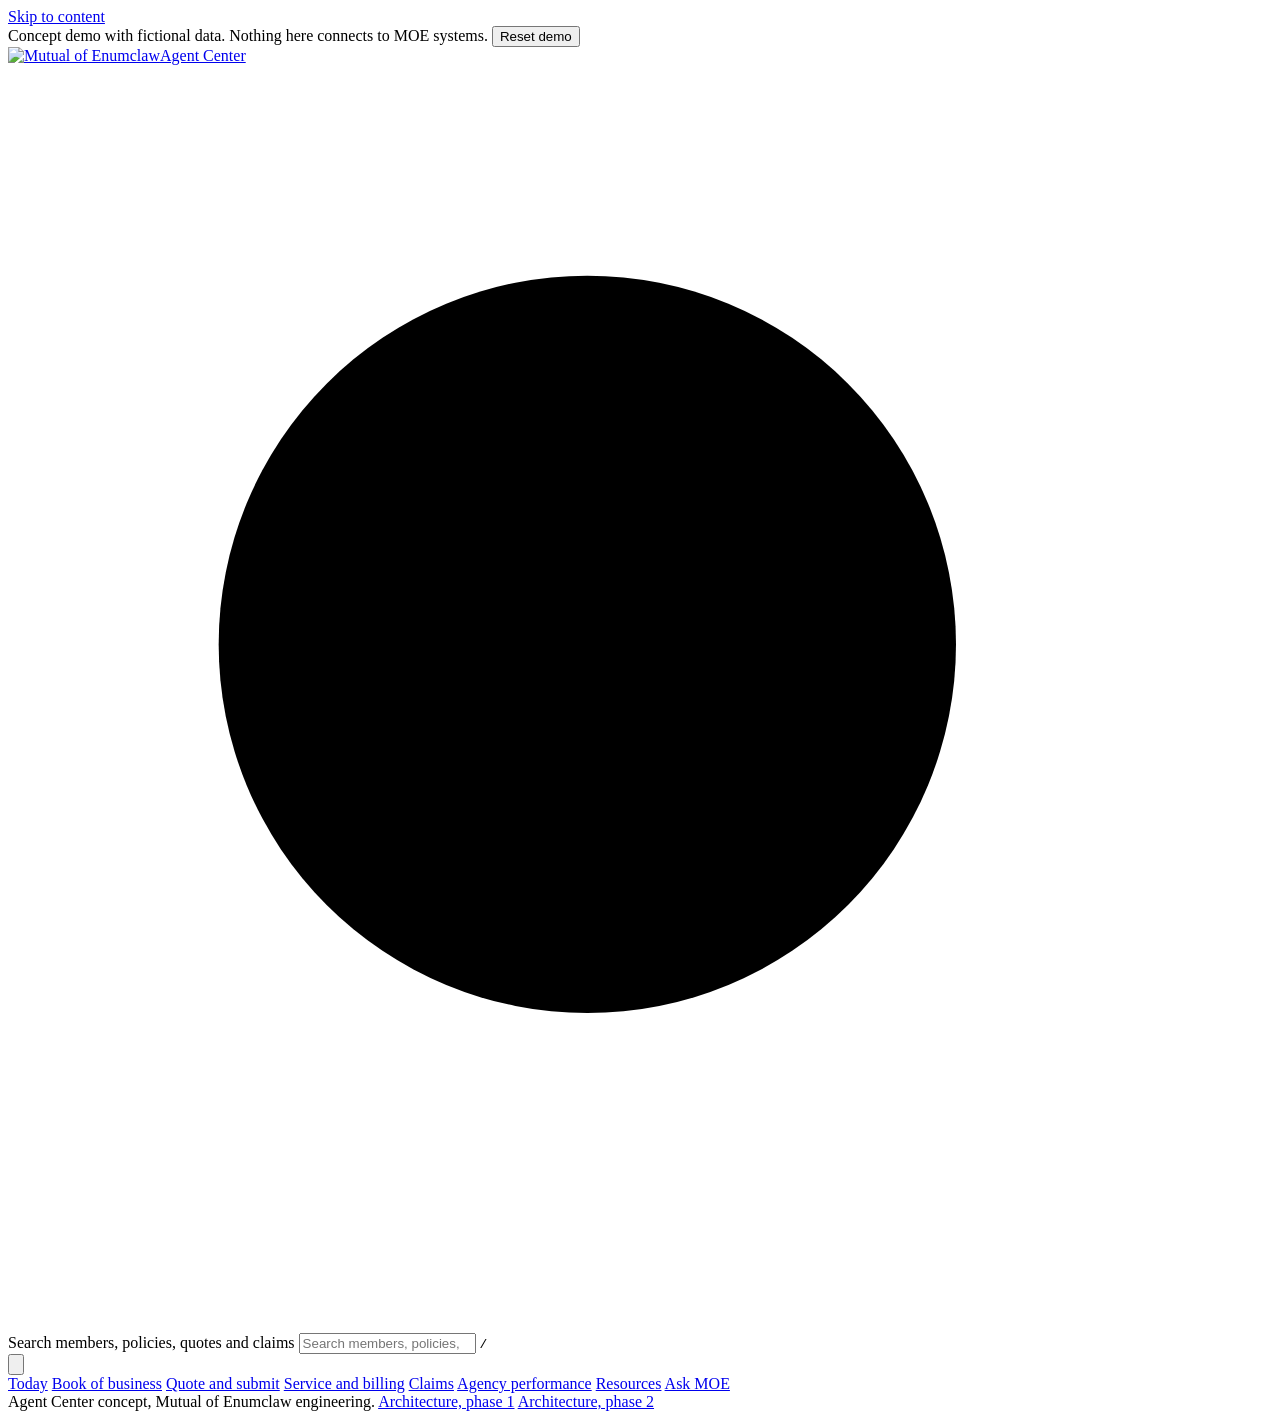
==== index.html @ e6b34655 "Add files via upload" ====
<!doctype html>
<html lang="en">
<head>
<meta charset="utf-8">
<meta name="viewport" content="width=device-width, initial-scale=1">
<title>Agent Center concept | Mutual of Enumclaw</title>
<meta name="description" content="Working concept of a redesigned agent portal for Mutual of Enumclaw.">
<link rel="preconnect" href="https://fonts.googleapis.com">
<link rel="preconnect" href="https://fonts.gstatic.com" crossorigin>
<link rel="stylesheet" href="https://fonts.googleapis.com/css2?family=Source+Sans+3:wght@400;600;700&family=Source+Serif+4:opsz,wght@8..60,600&display=swap">
<link rel="stylesheet" href="assets/css/app.css">
</head>
<body>
<a class="skip" href="#main">Skip to content</a>
<div class="concept-bar" role="note">Concept demo with fictional data. Nothing here connects to MOE systems. <button type="button" id="reset-demo" class="linklike">Reset demo</button></div>
<header class="topbar">
  <div class="wrap topbar-inner">
    <a href="#/today" class="brand"><img src="assets/img/moe-logo-white.png" alt="Mutual of Enumclaw" width="150" height="34"><span>Agent Center</span></a>
    <div class="search" role="search">
      <svg viewBox="0 0 24 24" aria-hidden="true"><circle cx="11" cy="11" r="7"/><path d="M20 20l-3.5-3.5"/></svg>
      <label for="global-search" class="sr-only">Search members, policies, quotes and claims</label>
      <input id="global-search" type="search" autocomplete="off" placeholder="Search members, policies, quotes, claims" aria-controls="search-results" aria-expanded="false">
      <kbd>/</kbd>
      <ul id="search-results" class="search-results" role="listbox" hidden></ul>
    </div>
    <div class="user">
      <button type="button" class="iconbtn" id="bell" aria-label="Notifications"><svg viewBox="0 0 24 24" aria-hidden="true"><path d="M6 8a6 6 0 0 1 12 0c0 7 3 9 3 9H3s3-2 3-9"/><path d="M10.3 21a1.94 1.94 0 0 0 3.4 0"/></svg><span class="dot" id="bell-count"></span></button>
      <span class="avatar" id="avatar"></span>
      <div class="user-meta"><div id="agent-name"></div><div id="agent-agency" class="muted-on-green"></div></div>
    </div>
  </div>
</header>
<nav class="mainnav" aria-label="Primary">
  <div class="wrap mainnav-inner">
    <a href="#/today" data-nav="today">Today</a>
    <a href="#/book" data-nav="book">Book of business</a>
    <a href="#/submit" data-nav="submit">Quote and submit</a>
    <a href="#/change" data-nav="change">Service and billing</a>
    <a href="#/claims" data-nav="claims">Claims</a>
    <a href="#/performance" data-nav="performance">Agency performance</a>
    <a href="#/resources" data-nav="resources">Resources</a>
    <a href="#/ask" data-nav="ask">Ask MOE</a>
  </div>
</nav>
<main id="main" class="wrap" tabindex="-1"></main>
<footer class="wrap footer">
  <span>Agent Center concept, Mutual of Enumclaw engineering.</span>
  <a href="architecture/phase-1.html">Architecture, phase 1</a>
  <a href="architecture/phase-2.html">Architecture, phase 2</a>
</footer>
<div id="modal-root"></div>
<div id="toast" class="toast" role="status" aria-live="polite"></div>
<script src="assets/js/data.js"></script>
<script src="assets/js/resources.js"></script>
<script src="assets/js/app.js"></script>
</body>
</html>
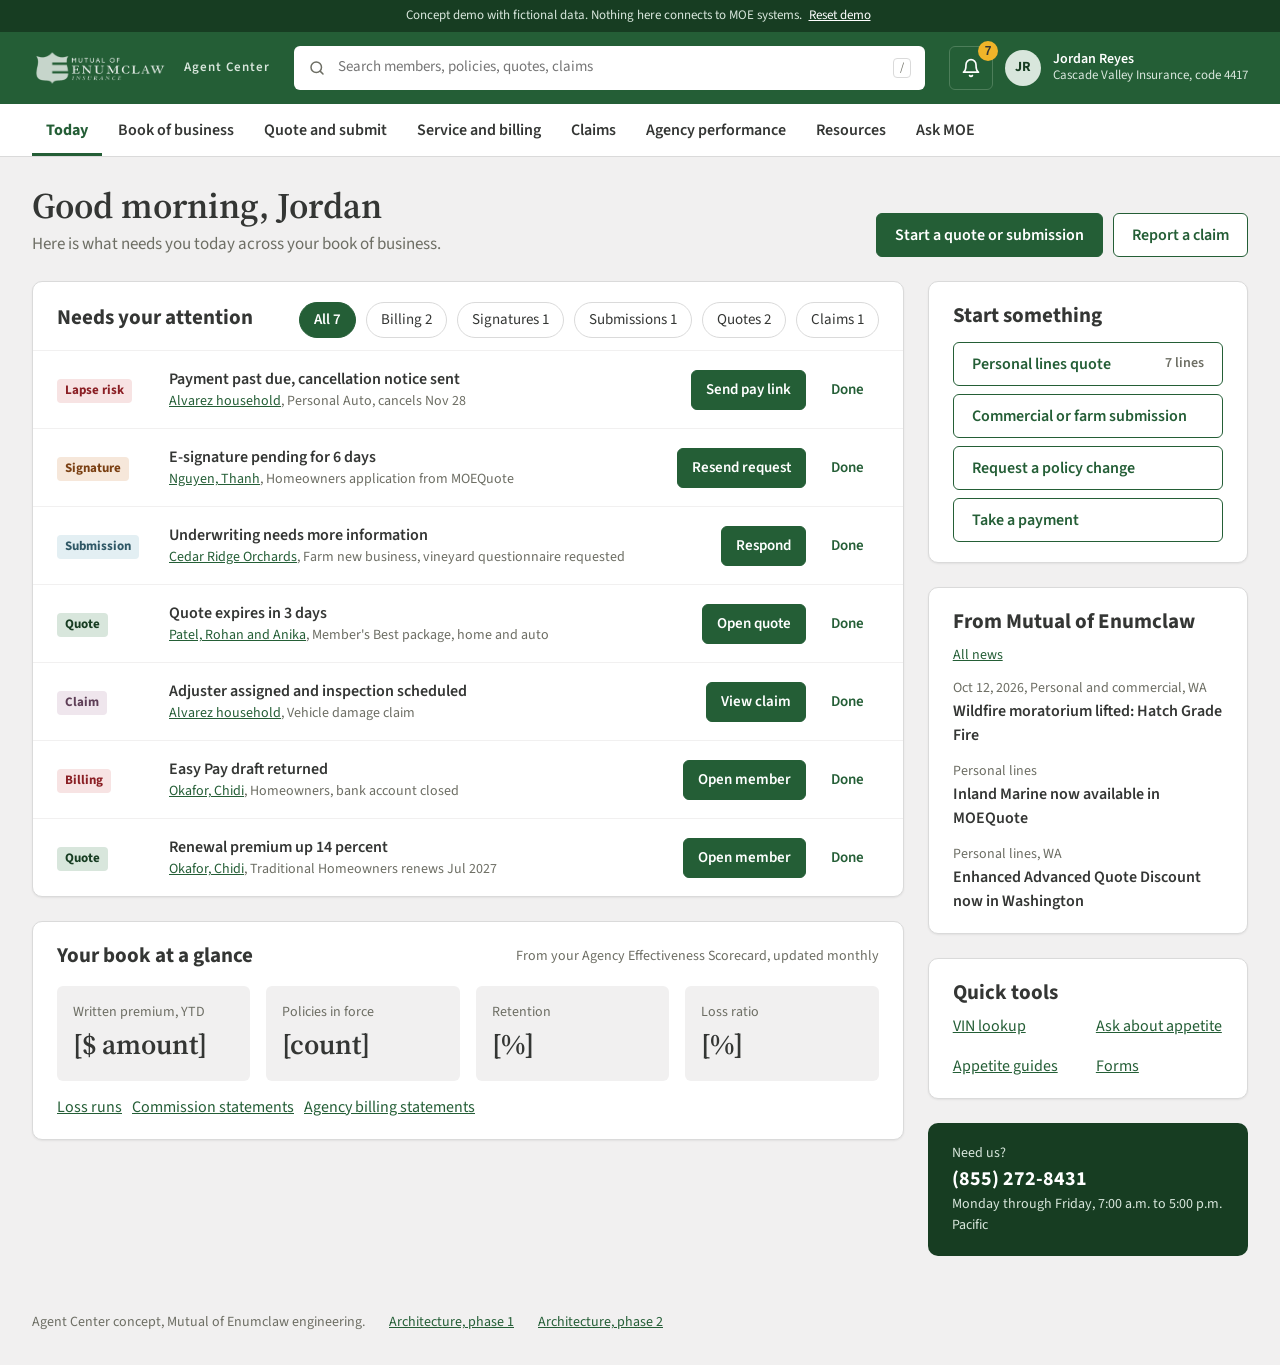
==== commit 5bb90257: "Add files via upload" ====
--- a/index.html
+++ b/index.html
@@ -8,14 +8,210 @@
 <link rel="preconnect" href="https://fonts.googleapis.com">
 <link rel="preconnect" href="https://fonts.gstatic.com" crossorigin>
 <link rel="stylesheet" href="https://fonts.googleapis.com/css2?family=Source+Sans+3:wght@400;600;700&family=Source+Serif+4:opsz,wght@8..60,600&display=swap">
-<link rel="stylesheet" href="assets/css/app.css">
+<style>
+/* Agent Center concept. Tokens from the Mutual of Enumclaw Design System. */
+:root {
+  --green: #245e36; --green-dark: #173d22; --green-mid: #4d7e5a; --green-tint: #eef4ef; --green-tint-2: #d8e6dc;
+  --ink: #343634; --muted: #6d6e64; --line: #dadada; --line-strong: #a1a096; --bg: #f1f0f0; --white: #ffffff;
+  --red: #8a1f24; --red-bg: #f7e3e3; --orange: #7a3f12; --orange-bg: #f6e7da; --orange-line: #e6b98f;
+  --blue: #2f5866; --blue-bg: #e3eff3; --plum: #5e3f57; --plum-bg: #efe6ed;
+  --serif: 'Source Serif 4', Georgia, serif; --sans: 'Source Sans 3', 'Segoe UI', Arial, sans-serif;
+  --r-sm: 4px; --r: 6px; --r-lg: 10px;
+  --shadow: 0 1px 2px rgba(52, 54, 52, 0.08);
+}
+* { box-sizing: border-box; }
+html { scroll-padding-top: 16px; }
+body { margin: 0; font-family: var(--sans); font-size: 16px; line-height: 1.5; color: var(--ink); background: var(--bg); }
+a { color: var(--green); }
+a:hover { color: var(--green-dark); }
+:focus-visible { outline: 3px solid #f0b429; outline-offset: 2px; }
+.sr-only { position: absolute; width: 1px; height: 1px; overflow: hidden; clip: rect(0 0 0 0); white-space: nowrap; }
+.skip { position: absolute; left: -999px; top: 8px; background: var(--white); padding: 8px 12px; z-index: 50; }
+.skip:focus { left: 8px; }
+.wrap { max-width: 1360px; margin: 0 auto; padding-left: 32px; padding-right: 32px; }
+h1, h2, h3 { margin: 0; }
+h1 { font-family: var(--serif); font-weight: 600; font-size: clamp(28px, 3vw, 36px); line-height: 1.15; }
+h2 { font-size: 21px; font-weight: 700; line-height: 1.3; }
+h3 { font-size: 17px; font-weight: 700; }
+p { margin: 0; }
+.muted { color: var(--muted); }
+.small { font-size: 14px; }
+.lede { color: var(--muted); font-size: 17px; margin-top: 6px; }
+
+/* Concept bar and header */
+.concept-bar { background: var(--green-dark); color: var(--green-tint-2); font-size: 13px; text-align: center; padding: 6px 16px; }
+.linklike { background: none; border: 0; color: var(--white); text-decoration: underline; font: inherit; cursor: pointer; padding: 0 4px; }
+.topbar { background: var(--green); color: var(--white); }
+.topbar-inner { display: flex; flex-wrap: wrap; align-items: center; gap: 20px 24px; padding-top: 14px; padding-bottom: 14px; }
+.brand { display: flex; align-items: center; gap: 16px; color: var(--white); text-decoration: none; }
+.brand img { height: 34px; width: auto; }
+.brand span { font-size: 13px; font-weight: 600; letter-spacing: 0.08em; color: var(--green-tint-2); }
+.search { position: relative; flex: 1 1 360px; display: flex; align-items: center; gap: 10px; background: var(--white); border-radius: var(--r); padding: 0 14px; height: 44px; }
+.search svg { width: 18px; height: 18px; fill: none; stroke: var(--muted); stroke-width: 2; stroke-linecap: round; flex: none; }
+.search input { flex: 1; border: 0; outline: 0; font: inherit; font-size: 15px; color: var(--ink); background: transparent; min-width: 0; }
+.search kbd { font: inherit; font-size: 12px; color: var(--muted); border: 1px solid var(--line); border-radius: var(--r-sm); padding: 0 6px; }
+.search-results { position: absolute; left: 0; right: 0; top: 48px; margin: 0; padding: 6px; list-style: none; background: var(--white); color: var(--ink); border: 1px solid var(--line); border-radius: var(--r); box-shadow: 0 8px 24px rgba(52, 54, 52, 0.16); z-index: 30; max-height: 360px; overflow: auto; }
+.search-results li { padding: 10px 12px; border-radius: var(--r-sm); cursor: pointer; }
+.search-results li[aria-selected="true"], .search-results li:hover { background: var(--green-tint); }
+.search-results .kind { font-size: 13px; color: var(--muted); }
+.user { display: flex; align-items: center; gap: 12px; }
+.iconbtn { position: relative; width: 44px; height: 44px; border-radius: var(--r); border: 1px solid var(--green-mid); background: transparent; color: var(--white); display: flex; align-items: center; justify-content: center; cursor: pointer; }
+.iconbtn svg { width: 20px; height: 20px; fill: none; stroke: currentColor; stroke-width: 2; stroke-linecap: round; stroke-linejoin: round; }
+.iconbtn .dot { position: absolute; top: -6px; right: -6px; min-width: 20px; height: 20px; border-radius: 10px; background: #f0b429; color: var(--ink); font-size: 12px; font-weight: 700; display: flex; align-items: center; justify-content: center; padding: 0 5px; }
+.iconbtn .dot:empty { display: none; }
+.avatar { width: 36px; height: 36px; border-radius: 50%; background: var(--green-tint-2); color: var(--green-dark); font-weight: 700; font-size: 14px; display: flex; align-items: center; justify-content: center; }
+.user-meta { line-height: 1.2; font-size: 14px; font-weight: 600; }
+.muted-on-green { font-size: 13px; font-weight: 400; color: var(--green-tint-2); }
+.mainnav { background: var(--white); border-bottom: 1px solid var(--line); }
+.mainnav-inner { display: flex; flex-wrap: wrap; gap: 2px; }
+.mainnav a { padding: 14px 14px 11px; font-weight: 600; color: var(--ink); text-decoration: none; border-bottom: 3px solid transparent; }
+.mainnav a:hover { color: var(--green); }
+.mainnav a[aria-current="page"] { color: var(--green); font-weight: 700; border-bottom-color: var(--green); }
+
+/* Layout */
+main { padding-top: 28px; padding-bottom: 48px; display: flex; flex-direction: column; gap: 24px; outline: none; }
+main > *, .col-main > *, .col-side > *, [role="tabpanel"] > * { min-width: 0; }
+.pagehead { display: flex; flex-wrap: wrap; justify-content: space-between; align-items: flex-end; gap: 16px; }
+.cols { display: flex; flex-wrap: wrap; gap: 24px; align-items: flex-start; }
+.col-main { flex: 999 1 560px; min-width: 0; display: flex; flex-direction: column; gap: 24px; }
+.col-side { flex: 1 1 320px; min-width: 0; display: flex; flex-direction: column; gap: 24px; }
+.card { background: var(--white); border: 1px solid var(--line); border-radius: var(--r-lg); box-shadow: var(--shadow); }
+.card-pad { padding: 20px 24px; }
+.card-head { display: flex; flex-wrap: wrap; justify-content: space-between; align-items: baseline; gap: 8px 16px; padding: 20px 24px 12px; }
+.panel-green { background: var(--green-tint); border: 1px solid var(--green-tint-2); border-radius: var(--r-lg); padding: 18px 24px; }
+.panel-dark { background: var(--green-dark); color: var(--white); border-radius: var(--r-lg); padding: 20px 24px; }
+.panel-dark a { color: var(--white); }
+.stack { display: flex; flex-direction: column; gap: 8px; }
+.row { display: flex; flex-wrap: wrap; gap: 10px; align-items: center; }
+.grid4 { display: grid; grid-template-columns: repeat(4, minmax(0, 1fr)); gap: 16px; }
+.grid2 { display: grid; grid-template-columns: repeat(2, minmax(0, 1fr)); gap: 16px; }
+.grid3 { display: grid; grid-template-columns: repeat(3, minmax(0, 1fr)); gap: 8px; }
+
+/* Controls */
+.btn { display: inline-flex; align-items: center; justify-content: center; gap: 8px; min-height: 44px; padding: 0 18px; border-radius: var(--r); border: 1px solid var(--green); background: var(--green); color: var(--white); font: inherit; font-weight: 600; text-decoration: none; cursor: pointer; }
+.btn:hover { background: var(--green-dark); color: var(--white); }
+.btn.secondary { background: var(--white); color: var(--green); }
+.btn.secondary:hover { background: var(--green-tint); color: var(--green-dark); }
+.btn.ghost { background: transparent; border-color: transparent; color: var(--green); }
+.btn.ghost:hover { background: var(--green-tint); }
+.btn.sm { min-height: 40px; padding: 0 14px; font-size: 15px; }
+.btn[disabled] { opacity: 0.5; cursor: not-allowed; }
+.chip { min-height: 36px; padding: 0 14px; border-radius: 999px; border: 1px solid var(--line); background: var(--white); color: var(--ink); font: inherit; font-size: 15px; cursor: pointer; }
+.chip[aria-pressed="true"] { background: var(--green); border-color: var(--green); color: var(--white); font-weight: 600; }
+.tag { display: inline-block; font-size: 13px; font-weight: 700; border-radius: var(--r-sm); padding: 2px 8px; white-space: nowrap; }
+.tag.red { color: var(--red); background: var(--red-bg); }
+.tag.orange { color: var(--orange); background: var(--orange-bg); }
+.tag.blue { color: var(--blue); background: var(--blue-bg); }
+.tag.green { color: var(--green-dark); background: var(--green-tint-2); }
+.tag.plum { color: var(--plum); background: var(--plum-bg); }
+.tag.gray { color: #4a4b45; background: var(--bg); }
+.pill { font-size: 13px; font-weight: 600; border-radius: 999px; padding: 3px 10px; }
+.field { display: flex; flex-direction: column; gap: 6px; }
+.field label, .field .label { font-weight: 600; }
+input[type="text"], input[type="tel"], input[type="date"], input[type="email"], select, textarea { min-height: 44px; border: 1px solid var(--line-strong); border-radius: var(--r-sm); padding: 0 12px; font: inherit; color: var(--ink); background: var(--white); }
+textarea { padding: 10px 12px; min-height: 96px; resize: vertical; }
+.check { display: flex; align-items: center; gap: 10px; min-height: 36px; }
+.check input { width: 18px; height: 18px; accent-color: var(--green); }
+.hint { font-size: 14px; color: var(--muted); }
+.error { font-size: 14px; color: var(--red); }
+
+/* Lists */
+.list { list-style: none; margin: 0; padding: 0; }
+.list > li { display: flex; flex-wrap: wrap; align-items: center; gap: 12px 16px; padding: 16px 24px; border-top: 1px solid var(--bg); }
+.list .grow { flex: 1 1 280px; min-width: 0; }
+.list .label-col { width: 96px; flex: none; }
+.titleline { font-weight: 600; }
+.empty { padding: 32px 24px; text-align: center; color: var(--muted); }
+
+/* Metrics */
+.metric { background: var(--bg); border-radius: var(--r); padding: 16px; }
+.metric .v { font-family: var(--serif); font-size: 28px; font-weight: 600; }
+.money { font-family: var(--serif); font-size: 28px; font-weight: 600; }
+
+/* Alerts */
+.alert { display: flex; flex-wrap: wrap; align-items: center; gap: 12px 16px; border-radius: var(--r); padding: 14px 18px; }
+.alert.warn { background: #fbf1e8; border: 1px solid var(--orange-line); }
+.alert.info { background: var(--blue-bg); border: 1px solid #b9d3dc; }
+.alert.ok { background: var(--green-tint); border: 1px solid var(--green-tint-2); }
+.alert .grow { flex: 1 1 340px; }
+.alert a, .alert button.alert.ok a, .alert.info a { color: var(--green); }
+.linkbtn { font-weight: 700; color: var(--orange); }
+.linkbtn { background: none; border: 0; padding: 0; font: inherit; color: var(--green); font-weight: 600; cursor: pointer; text-decoration: underline; }
+
+/* Tabs */
+.tabs { display: flex; flex-wrap: wrap; gap: 4px; border-bottom: 1px solid var(--line); }
+.tabs button { min-height: 44px; padding: 0 16px; border: 0; border-bottom: 3px solid transparent; background: transparent; font: inherit; font-weight: 600; color: var(--ink); cursor: pointer; }
+.tabs button[aria-selected="true"] { color: var(--green); font-weight: 700; border-bottom-color: var(--green); }
+
+/* Table */
+.tablewrap { overflow-x: auto; position: relative; }
+table { width: 100%; border-collapse: collapse; font-size: 15px; min-width: 620px; }
+th { text-align: left; font-weight: 600; background: var(--bg); padding: 10px 12px; }
+td { padding: 14px 12px; border-top: 1px solid var(--bg); vertical-align: top; }
+th:first-child, td:first-child { padding-left: 24px; }
+th:last-child, td:last-child { padding-right: 24px; }
+
+/* Stepper and progress */
+.stepper { list-style: none; margin: 0; padding: 0; display: grid; gap: 8px; font-size: 15px; }
+.stepper li { border-top: 4px solid var(--line); padding-top: 8px; color: var(--muted); font-weight: 600; }
+.stepper li.done, .stepper li.current { border-top-color: var(--green); color: var(--ink); }
+.stepper li.current { font-weight: 700; }
+.progress { list-style: none; margin: 0; padding: 0; display: grid; gap: 8px; font-size: 13px; }
+.progress li { border-top: 4px solid var(--line); padding-top: 6px; color: var(--muted); }
+.progress li.done { border-top-color: var(--green); color: var(--ink); font-weight: 600; }
+.progress li.next { border-top-color: var(--line-strong); }
+
+/* Resource results */
+.result { display: flex; flex-wrap: wrap; gap: 12px 16px; align-items: center; padding: 18px 22px; }
+.result .grow { flex: 1 1 380px; min-width: 0; }
+.filters fieldset { border: 0; margin: 0; padding: 0; }
+.filters legend { font-weight: 700; margin-bottom: 6px; }
+mark { background: #fbe7a6; color: inherit; padding: 0 1px; }
+
+/* Chat */
+.chat { display: flex; flex-direction: column; gap: 20px; }
+.bubble-user { align-self: flex-end; max-width: 75%; background: var(--green); color: var(--white); border-radius: 10px 10px 2px 10px; padding: 12px 16px; }
+.bubble-bot { max-width: 88%; display: flex; flex-direction: column; gap: 10px; }
+.bubble-bot .who { font-size: 14px; font-weight: 700; color: var(--green); }
+.source { display: block; border: 1px solid var(--line); border-radius: var(--r); padding: 10px 12px; text-decoration: none; color: var(--ink); background: var(--white); text-align: left; font: inherit; cursor: pointer; }
+.source strong { color: var(--green); display: block; }
+.askbar { display: flex; align-items: center; gap: 10px; border: 2px solid var(--green); border-radius: var(--r); padding: 4px 6px 4px 14px; }
+.askbar input { flex: 1; border: 0; outline: 0; min-height: 40px; padding: 0; }
+
+/* Modal and toast */
+.backdrop { position: fixed; inset: 0; background: rgba(23, 61, 34, 0.45); display: flex; align-items: center; justify-content: center; padding: 16px; z-index: 40; }
+.modal { background: var(--white); border-radius: var(--r-lg); width: min(560px, 100%); max-height: calc(100vh - 32px); overflow: auto; padding: 24px; display: flex; flex-direction: column; gap: 16px; box-shadow: 0 16px 40px rgba(23, 61, 34, 0.25); }
+.modal-head { display: flex; justify-content: space-between; align-items: flex-start; gap: 16px; }
+.modal .close { background: none; border: 0; font-size: 26px; line-height: 1; cursor: pointer; color: var(--muted); width: 44px; height: 44px; }
+.vendor { font-size: 13px; color: var(--muted); border-top: 1px solid var(--line); padding-top: 10px; }
+#main:focus, #main:focus-visible { outline: none; }
+.toast { visibility: hidden; position: fixed; left: 50%; bottom: 24px; transform: translate(-50%, 140%); background: var(--green-dark); color: var(--white); padding: 12px 18px; border-radius: var(--r); font-weight: 600; z-index: 60; transition: transform 0.25s ease, visibility 0.25s; max-width: calc(100% - 32px); }
+.toast.show { transform: translate(-50%, 0); visibility: visible; }
+
+.footer { display: flex; flex-wrap: wrap; gap: 8px 24px; padding-top: 8px; padding-bottom: 32px; font-size: 14px; color: var(--muted); }
+
+@media (max-width: 900px) {
+  .wrap { padding-left: 16px; padding-right: 16px; }
+  .grid4 { grid-template-columns: repeat(2, minmax(0, 1fr)); }
+  .grid3 { grid-template-columns: 1fr; }
+  .user-meta { display: none; }
+  .list .label-col { width: auto; }
+  .bubble-user, .bubble-bot { max-width: 100%; }
+}
+@media (max-width: 560px) {
+  .grid2 { grid-template-columns: 1fr; }
+  .search kbd { display: none; }
+}
+@media (prefers-reduced-motion: reduce) { .toast { transition: none; } }
+
+</style>
 </head>
 <body>
 <a class="skip" href="#main">Skip to content</a>
 <div class="concept-bar" role="note">Concept demo with fictional data. Nothing here connects to MOE systems. <button type="button" id="reset-demo" class="linklike">Reset demo</button></div>
 <header class="topbar">
   <div class="wrap topbar-inner">
-    <a href="#/today" class="brand"><img src="assets/img/moe-logo-white.png" alt="Mutual of Enumclaw" width="150" height="34"><span>Agent Center</span></a>
+    <a href="#/today" class="brand"><img src="[data-uri]" alt="Mutual of Enumclaw" width="150" height="34"><span>Agent Center</span></a>
     <div class="search" role="search">
       <svg viewBox="0 0 24 24" aria-hidden="true"><circle cx="11" cy="11" r="7"/><path d="M20 20l-3.5-3.5"/></svg>
       <label for="global-search" class="sr-only">Search members, policies, quotes and claims</label>
@@ -45,13 +241,2374 @@
 <main id="main" class="wrap" tabindex="-1"></main>
 <footer class="wrap footer">
   <span>Agent Center concept, Mutual of Enumclaw engineering.</span>
-  <a href="architecture/phase-1.html">Architecture, phase 1</a>
-  <a href="architecture/phase-2.html">Architecture, phase 2</a>
+  <a href="architecture-phase-1.html">Architecture, phase 1</a>
+  <a href="architecture-phase-2.html">Architecture, phase 2</a>
 </footer>
 <div id="modal-root"></div>
 <div id="toast" class="toast" role="status" aria-live="polite"></div>
-<script src="assets/js/data.js"></script>
-<script src="assets/js/resources.js"></script>
-<script src="assets/js/app.js"></script>
+<script>
+// Demo data for the Agent Center concept. Everything here is fictional.
+// Replace with calls to the orchestration layer (AWS API Gateway) when real APIs exist.
+
+window.AGENT = { first: 'Jordan', name: 'Jordan Reyes', initials: 'JR', agency: 'Cascade Valley Insurance', code: '4417' };
+
+window.MEMBERS = [
+  {
+    id: 'alvarez', name: 'Alvarez household', since: 2014, city: 'Yakima, WA', phone: '(509) 555-0142',
+    email: 'maria.alvarez@example.com', contact: 'Maria', paperless: true, easyPay: false,
+    alert: { kind: 'lapse', text: 'Personal Auto payment is past due. A cancellation notice was sent Nov 14. Coverage cancels Nov 28 unless the past-due amount is received.' },
+    policies: [
+      { id: 'HO-2210-4471', name: "Member's Best Package, Home", line: 'Home', term: 'Mar 2026 to Mar 2027', premium: 2140, status: 'Active' },
+      { id: 'PA-8834-1190', name: 'Personal Auto, 2 vehicles', line: 'Auto', term: 'Jun 2026 to Dec 2026', premium: 1688, status: 'Pending cancel',
+        vehicles: [{ year: 2021, make: 'Subaru', model: 'Outback' }, { year: 2017, make: 'Ford', model: 'F-150' }] },
+      { id: 'PEL-5521-0083', name: 'Personal Excess Liability, $1M', line: 'Excess', term: 'Mar 2026 to Mar 2027', premium: 312, status: 'Active' }
+    ],
+    billing: { pastDue: 281.33, nextBill: 140.67, nextDue: 'Dec 14', plan: 'Monthly, account bill', lastPayment: 'Sep 28' },
+    claims: [{ id: 'CL-26-118204', title: 'Vehicle damage, 2021 Subaru Outback', reported: 'Nov 10', adjuster: 'Dana Whitfield', stage: 1,
+      stages: ['Reported', 'Adjuster assigned', 'Inspection Nov 20', 'Payment'] }],
+    documents: [
+      { title: 'Auto cancellation notice', date: 'Nov 14' }, { title: 'Home declarations', date: 'Mar 01' },
+      { title: 'Claim photos (6)', date: 'Nov 10' }, { title: 'Driver addition form', date: 'Oct 02', signed: true }
+    ],
+    activity: [
+      { date: 'Nov 14', text: 'Cancellation notice sent for Personal Auto (non payment)' },
+      { date: 'Nov 12', text: 'Adjuster assigned to vehicle damage claim' },
+      { date: 'Nov 10', text: 'Claim reported by agent, photos uploaded' },
+      { date: 'Oct 02', text: 'Endorsement processed: added driver to Personal Auto' }
+    ],
+    starters: ['Home has no Service Line coverage', 'Watercraft listed on excess but not insured with MOE']
+  },
+  {
+    id: 'nguyen', name: 'Nguyen, Thanh', since: 2026, city: 'Boise, ID', phone: '(208) 555-0177', email: 'thanh.nguyen@example.com',
+    contact: 'Thanh', paperless: false, easyPay: true,
+    alert: { kind: 'info', text: 'Homeowners application is waiting on the member\u2019s e-signature (sent 6 days ago).' },
+    policies: [{ id: 'Q-HO-77120', name: 'Homeowners (quote, pending signature)', line: 'Home', term: 'Starts Dec 1, 2026', premium: 1475, status: 'Pending signature' }],
+    billing: { pastDue: 0, nextBill: 122.92, nextDue: 'Dec 1', plan: 'Monthly, Easy Pay', lastPayment: 'None yet' },
+    claims: [], documents: [{ title: 'Homeowners application', date: 'Nov 12' }],
+    activity: [{ date: 'Nov 12', text: 'E-signature request sent from MOEQuote' }], starters: ['No auto policy with MOE']
+  },
+  {
+    id: 'patel', name: 'Patel, Rohan and Anika', since: 2019, city: 'Bend, OR', phone: '(541) 555-0109', email: 'rpatel@example.com',
+    contact: 'Rohan', paperless: true, easyPay: true, alert: null,
+    policies: [{ id: 'PA-6012-3381', name: 'Personal Auto, 3 vehicles', line: 'Auto', term: 'Feb 2026 to Feb 2027', premium: 2410, status: 'Active',
+      vehicles: [{ year: 2022, make: 'Honda', model: 'Pilot' }, { year: 2019, make: 'Toyota', model: 'Camry' }, { year: 2023, make: 'Tesla', model: 'Model 3' }] }],
+    billing: { pastDue: 0, nextBill: 200.83, nextDue: 'Dec 5', plan: 'Monthly, Easy Pay', lastPayment: 'Nov 5' },
+    claims: [], documents: [{ title: 'Auto declarations', date: 'Feb 01' }],
+    activity: [{ date: 'Nov 15', text: "Member's Best package quote started (home and auto)" }],
+    starters: ["Quote for Member's Best package expires in 3 days"]
+  },
+  {
+    id: 'cedar-ridge', name: 'Cedar Ridge Orchards', since: 2011, city: 'Wenatchee, WA', phone: '(509) 555-0188', email: 'office@cedarridge.example',
+    contact: 'Ellen', paperless: true, easyPay: false, commercial: true,
+    alert: { kind: 'info', text: 'Underwriting requested the vineyard questionnaire for the new farm submission.' },
+    policies: [{ id: 'FO-1180-2290', name: 'Farmowners, orchard operations', line: 'Farm', term: 'Apr 2026 to Apr 2027', premium: 9840, status: 'Active' }],
+    billing: { pastDue: 0, nextBill: 820, nextDue: 'Dec 10', plan: 'Monthly, account bill', lastPayment: 'Nov 10' },
+    claims: [], documents: [{ title: 'Farm declarations', date: 'Apr 01' }],
+    activity: [{ date: 'Nov 13', text: 'Underwriting requested more information on farm new business' }], starters: ['No commercial auto with MOE']
+  },
+  {
+    id: 'okafor', name: 'Okafor, Chidi', since: 2021, city: 'Missoula, MT', phone: '(406) 555-0121', email: 'chidi.okafor@example.com',
+    contact: 'Chidi', paperless: true, easyPay: true, alert: null,
+    policies: [
+      { id: 'HO-3391-0055', name: 'Traditional Homeowners', line: 'Home', term: 'Jul 2026 to Jul 2027', premium: 1320, status: 'Active' },
+      { id: 'BT-0042-7781', name: 'Boatowner, 18 ft runabout', line: 'Boat', term: 'May 2026 to May 2027', premium: 295, status: 'Active' }
+    ],
+    billing: { pastDue: 0, nextBill: 134.58, nextDue: 'Dec 7', plan: 'Monthly, Easy Pay', lastPayment: 'Nov 7' },
+    claims: [{ id: 'CL-26-097731', title: 'Hail damage to roof', reported: 'Aug 22', adjuster: 'Marcus Lee', stage: 3,
+      stages: ['Reported', 'Adjuster assigned', 'Inspection', 'Paid Oct 3'] }],
+    documents: [{ title: 'Claim payment letter', date: 'Oct 03' }],
+    activity: [{ date: 'Oct 03', text: 'Hail claim paid and closed' }], starters: ['No auto policy with MOE']
+  }
+];
+
+window.QUEUE = [
+  { id: 'q1', cat: 'Billing', label: 'Lapse risk', tone: 'red', title: 'Payment past due, cancellation notice sent', member: 'alvarez', detail: 'Personal Auto, cancels Nov 28', action: 'paylink' },
+  { id: 'q2', cat: 'Signatures', label: 'Signature', tone: 'orange', title: 'E-signature pending for 6 days', member: 'nguyen', detail: 'Homeowners application from MOEQuote', action: 'resend' },
+  { id: 'q3', cat: 'Submissions', label: 'Submission', tone: 'blue', title: 'Underwriting needs more information', member: 'cedar-ridge', detail: 'Farm new business, vineyard questionnaire requested', action: 'submission' },
+  { id: 'q4', cat: 'Quotes', label: 'Quote', tone: 'green', title: 'Quote expires in 3 days', member: 'patel', detail: "Member's Best package, home and auto", action: 'quote' },
+  { id: 'q5', cat: 'Claims', label: 'Claim', tone: 'plum', title: 'Adjuster assigned and inspection scheduled', member: 'alvarez', detail: 'Vehicle damage claim', action: 'claim' },
+  { id: 'q6', cat: 'Billing', label: 'Billing', tone: 'red', title: 'Easy Pay draft returned', member: 'okafor', detail: 'Homeowners, bank account closed', action: 'member' },
+  { id: 'q7', cat: 'Quotes', label: 'Quote', tone: 'green', title: 'Renewal premium up 14 percent', member: 'okafor', detail: 'Traditional Homeowners renews Jul 2027', action: 'member' }
+];
+
+window.SUBMISSIONS = [
+  { name: 'Cedar Ridge Orchards', line: 'Farm new business', status: 'Needs info', tone: 'red', next: 'vineyard questionnaire requested' },
+  { name: 'Two Rivers Brewing', line: 'Commercial new business', status: 'In review', tone: 'blue', next: 'expected by Nov 21' },
+  { name: 'Valley Grain Co.', line: 'Farm endorsement', status: 'Quoted', tone: 'green', next: 'quote ready to review' }
+];
+
+// SAMPLE appetite rules for the demo only. They are NOT MOE underwriting guidance.
+// Replace with rules maintained by underwriting from the Commercial and Farm and Ranch appetite guides.
+window.APPETITE_SAMPLE = [
+  { keys: ['winery', 'vineyard', 'tasting'], cls: 'Winery with tasting room', line: 'Commercial', guide: 'Winery and Vineyard Agent Guide',
+    forms: ['Winery Questionnaire - CML316 0726', 'MoE Liquor Liability Supplemental Questionnaire (CML 300 0824)'] },
+  { keys: ['brew', 'brewery', 'taproom'], cls: 'Craft brewery', line: 'Commercial', guide: 'Commercial Appetite Guide',
+    forms: ['MoE Liquor Liability Supplemental Questionnaire (CML 300 0824)', 'Electrical System Questionnaire - CML301 0420'] },
+  { keys: ['restaurant', 'cafe', 'diner'], cls: 'Restaurant', line: 'Commercial', guide: 'Commercial Appetite Guide',
+    forms: ['Supplemental Restaurant Questionnaire - CML303 1119'] },
+  { keys: ['hotel', 'motel', 'inn'], cls: 'Hotel or motel', line: 'Commercial', guide: 'Commercial Appetite Guide',
+    forms: ['Hotel/Motel Questionnaire - CML304 1119'] },
+  { keys: ['apartment', 'habitational', 'rental units'], cls: 'Habitational', line: 'Commercial', guide: 'Commercial Appetite Guide',
+    forms: ['Habitational Supplemental Questionnaire - CML306 0521', 'Older Building Questionnaire - CML311 0820'] },
+  { keys: ['orchard', 'fruit'], cls: 'Orchard operations', line: 'Farm', guide: 'Farm and Ranch Appetite Guide',
+    forms: ['Farmowner Orchard Vineyard and Winery Supplemental Questionnaire - FO306 1119'] },
+  { keys: ['hay'], cls: 'Hay operations', line: 'Farm', guide: 'Farm and Ranch Appetite Guide', forms: ['Farm Hay Supplemental Questionnaire - FO301 1119'] },
+  { keys: ['horse', 'equine', 'stable'], cls: 'Equine', line: 'Farm', guide: 'Farm and Ranch Appetite Guide', forms: ['Farm Equine Supplemental Questionnaire FO309 0421'] },
+  { keys: ['agritourism', 'pumpkin', 'corn maze', 'u-pick'], cls: 'Agritourism', line: 'Farm', guide: 'Farm and Ranch Appetite Guide',
+    forms: ['Farmowner Agritourism Supplemental Questionnaire - FO305 1119'] },
+  { keys: ['convenience', 'gas station', 'c-store'], cls: 'Convenience store', line: 'Commercial', guide: 'Commercial Appetite Guide',
+    forms: ['Convenience Store Questionnaire - CML314 0121'] }
+];
+
+window.VIN_SAMPLE = {
+  'JTMB6RFV5RD000000': '2024 Toyota RAV4 XLE Hybrid',
+  '1HGCV1F30LA000000': '2020 Honda Accord Sport',
+  '5YJ3E1EA7PF000000': '2023 Tesla Model 3'
+};
+
+window.NEWS = [
+  { date: 'Oct 12, 2026', tags: 'Personal and commercial, WA', title: 'Wildfire moratorium lifted: Hatch Grade Fire' },
+  { date: 'Personal lines', tags: '', title: 'Inland Marine now available in MOEQuote' },
+  { date: 'Personal lines, WA', tags: '', title: 'Enhanced Advanced Quote Discount now in Washington' }
+];
+
+// Generated from the pa1 site inventory (Nov 2026). Titles only; no internal URLs.
+window.RESOURCES = [
+ {
+  "title": "Auto Refresh - A Guide for Agents",
+  "type": "Reference",
+  "line": "Personal",
+  "states": [],
+  "format": "PDF",
+  "section": "Personal"
+ },
+ {
+  "title": "Cyber Protection Case Studies for Agents",
+  "type": "Marketing and coverage",
+  "line": "Personal",
+  "states": [],
+  "format": "PDF",
+  "section": "Personal"
+ },
+ {
+  "title": "Cyber Protection Fact Sheet for Agents",
+  "type": "Marketing and coverage",
+  "line": "Personal",
+  "states": [],
+  "format": "PDF",
+  "section": "Personal"
+ },
+ {
+  "title": "Cyber Protection Onesheet for Members",
+  "type": "Marketing and coverage",
+  "line": "Personal",
+  "states": [],
+  "format": "PDF",
+  "section": "Personal"
+ },
+ {
+  "title": "Personal Lines Appetite Guide",
+  "type": "Appetite and authority",
+  "line": "Personal",
+  "states": [],
+  "format": "PDF",
+  "section": "Personal"
+ },
+ {
+  "title": "Business Income Worksheet",
+  "type": "Reference",
+  "line": "Commercial",
+  "states": [],
+  "format": "HTM",
+  "section": "Commercial"
+ },
+ {
+  "title": "Complete Team Contact List",
+  "type": "Reference",
+  "line": "Commercial",
+  "states": [],
+  "format": "PDF",
+  "section": "Commercial"
+ },
+ {
+  "title": "Arizona body shop network list",
+  "type": "Reference",
+  "line": "Claims",
+  "states": [
+   "AZ"
+  ],
+  "format": "PDF",
+  "section": "Claims"
+ },
+ {
+  "title": "Idaho body shop network list",
+  "type": "Reference",
+  "line": "Claims",
+  "states": [
+   "ID"
+  ],
+  "format": "PDF",
+  "section": "Claims"
+ },
+ {
+  "title": "Montana body shop network list",
+  "type": "Reference",
+  "line": "Claims",
+  "states": [
+   "MT"
+  ],
+  "format": "PDF",
+  "section": "Claims"
+ },
+ {
+  "title": "Oregon body shop network list",
+  "type": "Reference",
+  "line": "Claims",
+  "states": [
+   "OR"
+  ],
+  "format": "PDF",
+  "section": "Claims"
+ },
+ {
+  "title": "Utah body shop network list",
+  "type": "Reference",
+  "line": "Claims",
+  "states": [
+   "UT"
+  ],
+  "format": "PDF",
+  "section": "Claims"
+ },
+ {
+  "title": "Washington body shop network list",
+  "type": "Reference",
+  "line": "Claims",
+  "states": [
+   "WA"
+  ],
+  "format": "PDF",
+  "section": "Claims"
+ },
+ {
+  "title": "Wyoming body shop network list",
+  "type": "Reference",
+  "line": "Claims",
+  "states": [
+   "WY"
+  ],
+  "format": "PDF",
+  "section": "Claims"
+ },
+ {
+  "title": "2026 MoE Holiday Schedule",
+  "type": "Reference",
+  "line": "All",
+  "states": [],
+  "format": "PDF",
+  "section": "Resources"
+ },
+ {
+  "title": "Agency Data Security Rules",
+  "type": "Reference",
+  "line": "All",
+  "states": [],
+  "format": "PDF",
+  "section": "Resources"
+ },
+ {
+  "title": "Executive Contact List",
+  "type": "Reference",
+  "line": "All",
+  "states": [],
+  "format": "PDF",
+  "section": "Contacts"
+ },
+ {
+  "title": "Personal Lines Contact List",
+  "type": "Reference",
+  "line": "All",
+  "states": [],
+  "format": "PDF",
+  "section": "Contacts"
+ },
+ {
+  "title": "Commercial Lines Contact List",
+  "type": "Reference",
+  "line": "All",
+  "states": [],
+  "format": "PDF",
+  "section": "Contacts"
+ },
+ {
+  "title": "Personal Lines Tools and Resources on the Marketing Playbook",
+  "type": "Training",
+  "line": "Personal",
+  "states": [],
+  "format": "Web page",
+  "section": "General"
+ },
+ {
+  "title": "Use of Credit History (PL41)",
+  "type": "Training",
+  "line": "Personal",
+  "states": [],
+  "format": "PDF",
+  "section": "General"
+ },
+ {
+  "title": "Distracted Driving Tools and Resources on the Marketing Playbook",
+  "type": "Training",
+  "line": "Personal",
+  "states": [],
+  "format": "Web page",
+  "section": "Auto"
+ },
+ {
+  "title": "Teen Driver Tools and Resources on the Marketing Playbook",
+  "type": "Training",
+  "line": "Personal",
+  "states": [],
+  "format": "Web page",
+  "section": "Auto"
+ },
+ {
+  "title": "View MoE Quote Training Webinars",
+  "type": "Training",
+  "line": "Personal",
+  "states": [],
+  "format": "HTM",
+  "section": "Auto"
+ },
+ {
+  "title": "Electrical System Questionnaire - PL53 (download)",
+  "type": "Training",
+  "line": "Personal",
+  "states": [],
+  "format": "DOC",
+  "section": "Home"
+ },
+ {
+  "title": "Farm Liability Questionnaire - PL106 (download)",
+  "type": "Training",
+  "line": "Farm",
+  "states": [],
+  "format": "DOC",
+  "section": "Home"
+ },
+ {
+  "title": "Homeowner, Mobilehomeowner & Dwelling Fire Incidental Occupancies",
+  "type": "Training",
+  "line": "Personal",
+  "states": [],
+  "format": "PDF",
+  "section": "Home"
+ },
+ {
+  "title": "Manufactured? Modular? Mobilehome?",
+  "type": "Training",
+  "line": "Personal",
+  "states": [],
+  "format": "PDF",
+  "section": "Home"
+ },
+ {
+  "title": "Members Best and Monoline Coverage Comparison",
+  "type": "Training",
+  "line": "Personal",
+  "states": [],
+  "format": "Web page",
+  "section": "Members Best"
+ },
+ {
+  "title": "Members Best FAQs",
+  "type": "Training",
+  "line": "Personal",
+  "states": [],
+  "format": "Web page",
+  "section": "Members Best"
+ },
+ {
+  "title": "Members Best One Sheet (Brochure)",
+  "type": "Training",
+  "line": "Personal",
+  "states": [],
+  "format": "Web page",
+  "section": "Members Best"
+ },
+ {
+  "title": "Members Best Tools and Resources on the Marketing Playbook",
+  "type": "Training",
+  "line": "Personal",
+  "states": [],
+  "format": "Web page",
+  "section": "Members Best"
+ },
+ {
+  "title": "Personal Excess Liability Supplemental Questionnaire - PL73 (download)",
+  "type": "Training",
+  "line": "Personal",
+  "states": [],
+  "format": "DOC",
+  "section": "Personal Excess"
+ },
+ {
+  "title": "Boatowner",
+  "type": "Product guide",
+  "line": "Personal",
+  "states": [],
+  "format": "PDF",
+  "section": "Guides"
+ },
+ {
+  "title": "Dwelling Fire",
+  "type": "Product guide",
+  "line": "Personal",
+  "states": [],
+  "format": "PDF",
+  "section": "Guides"
+ },
+ {
+  "title": "Inland Marine",
+  "type": "Product guide",
+  "line": "Personal",
+  "states": [],
+  "format": "PDF",
+  "section": "Guides"
+ },
+ {
+  "title": "Members Best",
+  "type": "Product guide",
+  "line": "Personal",
+  "states": [],
+  "format": "PDF",
+  "section": "Guides"
+ },
+ {
+  "title": "Traditional Auto",
+  "type": "Product guide",
+  "line": "Personal",
+  "states": [],
+  "format": "PDF",
+  "section": "Guides"
+ },
+ {
+  "title": "Traditional Excess",
+  "type": "Product guide",
+  "line": "Personal",
+  "states": [],
+  "format": "PDF",
+  "section": "Guides"
+ },
+ {
+  "title": "Traditional Homeowners",
+  "type": "Product guide",
+  "line": "Personal",
+  "states": [],
+  "format": "PDF",
+  "section": "Guides"
+ },
+ {
+  "title": "Vehicle Dashboard Lay-Up Sign (on the Marketing Playbook)",
+  "type": "Form or questionnaire",
+  "line": "Commercial",
+  "states": [],
+  "format": "Web page",
+  "section": "Commercial Lines"
+ },
+ {
+  "title": "Commercial Auto Supplemental Questionnaire CLA303 0722",
+  "type": "Form or questionnaire",
+  "line": "Farm",
+  "states": [],
+  "format": "DOCX",
+  "section": "Farm"
+ },
+ {
+  "title": "Custom Farmer Supplemental Questionnaire - FO304 1119",
+  "type": "Form or questionnaire",
+  "line": "Farm",
+  "states": [],
+  "format": "DOCX",
+  "section": "Farm"
+ },
+ {
+  "title": "Cyber and Data Breach Liability Coverage Questionnaire (Montana) - CML308 1120",
+  "type": "Form or questionnaire",
+  "line": "Farm",
+  "states": [
+   "MT"
+  ],
+  "format": "PDF",
+  "section": "Farm"
+ },
+ {
+  "title": "Cyber and Data Breach Liability Coverage Questionnaire - CML305 1120",
+  "type": "Form or questionnaire",
+  "line": "Farm",
+  "states": [],
+  "format": "PDF",
+  "section": "Farm"
+ },
+ {
+  "title": "Electrical System Questionnaire - CML301 0420",
+  "type": "Form or questionnaire",
+  "line": "Farm",
+  "states": [],
+  "format": "DOCX",
+  "section": "Farm"
+ },
+ {
+  "title": "Farm Auto Supplemental Questionnaire - CLA304 1119",
+  "type": "Form or questionnaire",
+  "line": "Farm",
+  "states": [],
+  "format": "DOCX",
+  "section": "Farm"
+ },
+ {
+  "title": "Farm Equine Supplemental Questionnaire FO309 0421",
+  "type": "Form or questionnaire",
+  "line": "Farm",
+  "states": [],
+  "format": "DOCX",
+  "section": "Farm"
+ },
+ {
+  "title": "Farm Hay Supplemental Questionnaire - FO301 1119",
+  "type": "Form or questionnaire",
+  "line": "Farm",
+  "states": [],
+  "format": "DOCX",
+  "section": "Farm"
+ },
+ {
+  "title": "Farm Labor Housing Supplemental Questionnaire FO308 0421",
+  "type": "Form or questionnaire",
+  "line": "Farm",
+  "states": [],
+  "format": "DOCX",
+  "section": "Farm"
+ },
+ {
+  "title": "Farm-Agribusiness Renewal Questionnaire FO303 0421",
+  "type": "Form or questionnaire",
+  "line": "Farm",
+  "states": [],
+  "format": "DOCX",
+  "section": "Farm"
+ },
+ {
+  "title": "Farmowner Agritourism Supplemental Questionnaire - FO305 1119",
+  "type": "Form or questionnaire",
+  "line": "Farm",
+  "states": [],
+  "format": "DOCX",
+  "section": "Farm"
+ },
+ {
+  "title": "Farmowner Orchard Vineyard and Winery Supplemental Questionnaire - FO306 1119",
+  "type": "Form or questionnaire",
+  "line": "Farm",
+  "states": [],
+  "format": "DOCX",
+  "section": "Farm"
+ },
+ {
+  "title": "Fruit and Vegetable Packers/Dealers Supplemental Application - CML201 1119",
+  "type": "Form or questionnaire",
+  "line": "Farm",
+  "states": [],
+  "format": "DOCX",
+  "section": "Farm"
+ },
+ {
+  "title": "Grain Crop Supplemental Application - FO202 1119",
+  "type": "Form or questionnaire",
+  "line": "Farm",
+  "states": [],
+  "format": "DOCX",
+  "section": "Farm"
+ },
+ {
+  "title": "Hired/Non-Owned Auto Supplemental Questionnaire - CML302 1119",
+  "type": "Form or questionnaire",
+  "line": "Farm",
+  "states": [],
+  "format": "PDF",
+  "section": "Farm"
+ },
+ {
+  "title": "Limited Farm Pollution Liability Application - FO12 0819",
+  "type": "Form or questionnaire",
+  "line": "Farm",
+  "states": [],
+  "format": "DOCX",
+  "section": "Farm"
+ },
+ {
+  "title": "Meat Processing Supplemental Questionnaire FO310 0421",
+  "type": "Form or questionnaire",
+  "line": "Farm",
+  "states": [],
+  "format": "DOCX",
+  "section": "Farm"
+ },
+ {
+  "title": "Physicians Statement - Driving Safety Questionnaire - CLA301 1119",
+  "type": "Form or questionnaire",
+  "line": "Farm",
+  "states": [],
+  "format": "PDF",
+  "section": "Farm"
+ },
+ {
+  "title": "Vehicle Inspection Report - CLA302 1119",
+  "type": "Form or questionnaire",
+  "line": "Farm",
+  "states": [],
+  "format": "DOCX",
+  "section": "Farm"
+ },
+ {
+  "title": "Vineyard and Winery Questionnaire - CML315 0726",
+  "type": "Form or questionnaire",
+  "line": "Farm",
+  "states": [],
+  "format": "DOCX",
+  "section": "Farm"
+ },
+ {
+  "title": "Wood Burning Appliance Safety Questionnaire - FO302 1119",
+  "type": "Form or questionnaire",
+  "line": "Farm",
+  "states": [],
+  "format": "DOCX",
+  "section": "Farm"
+ },
+ {
+  "title": "TurboRater Agent Guide",
+  "type": "Product guide",
+  "line": "Marketing",
+  "states": [],
+  "format": "PDF",
+  "section": "Marketing"
+ },
+ {
+  "title": "Background checks offered at a discounted rate from Intellicorp",
+  "type": "Reference",
+  "line": "Commercial",
+  "states": [],
+  "format": "Web page",
+  "section": "Important Product Information"
+ },
+ {
+  "title": "Expanded Business Income Coverage",
+  "type": "Reference",
+  "line": "Commercial",
+  "states": [],
+  "format": "PDF",
+  "section": "Important Product Information"
+ },
+ {
+  "title": "Commercial Appetite Guide",
+  "type": "Appetite and authority",
+  "line": "Commercial",
+  "states": [],
+  "format": "PDF",
+  "section": "Risk Appetite Overviews"
+ },
+ {
+  "title": "Farm and Ranch Appetite Guide",
+  "type": "Appetite and authority",
+  "line": "Farm",
+  "states": [],
+  "format": "PDF",
+  "section": "Risk Appetite Overviews"
+ },
+ {
+  "title": "Winery and Vineyard Agent Guide",
+  "type": "Product guide",
+  "line": "Commercial",
+  "states": [],
+  "format": "PDF",
+  "section": "Risk Appetite Overviews"
+ },
+ {
+  "title": "Inland Marine Application – ACORD 81 (2016/03)",
+  "type": "Form or questionnaire",
+  "line": "Personal",
+  "states": [],
+  "format": "PDF",
+  "section": "Personal Lines / Applications"
+ },
+ {
+  "title": "Montana Inland Marine Application Supplement - ACORD 60 MT (2003-09)",
+  "type": "Form or questionnaire",
+  "line": "Personal",
+  "states": [
+   "MT"
+  ],
+  "format": "PDF",
+  "section": "Personal Lines / Applications"
+ },
+ {
+  "title": "ADDITIONAL COVERAGE SECTION I",
+  "type": "Reference",
+  "line": "Personal",
+  "states": [],
+  "format": "PDF",
+  "section": "Personal Lines / Homeowners Reference Sheets"
+ },
+ {
+  "title": "POLICY UPDATES",
+  "type": "Reference",
+  "line": "Personal",
+  "states": [],
+  "format": "PDF",
+  "section": "Personal Lines / Homeowners Reference Sheets"
+ },
+ {
+  "title": "SPECIAL LIMITS OF LIABILITY",
+  "type": "Reference",
+  "line": "Personal",
+  "states": [],
+  "format": "PDF",
+  "section": "Personal Lines / Homeowners Reference Sheets"
+ },
+ {
+  "title": "Arizona",
+  "type": "Reference",
+  "line": "Personal",
+  "states": [
+   "AZ"
+  ],
+  "format": "PDF",
+  "section": "Personal Lines / Reference Sheets"
+ },
+ {
+  "title": "Idaho",
+  "type": "Reference",
+  "line": "Personal",
+  "states": [
+   "ID"
+  ],
+  "format": "PDF",
+  "section": "Personal Lines / Reference Sheets"
+ },
+ {
+  "title": "Montana",
+  "type": "Reference",
+  "line": "Personal",
+  "states": [
+   "MT"
+  ],
+  "format": "PDF",
+  "section": "Personal Lines / Reference Sheets"
+ },
+ {
+  "title": "Oregon",
+  "type": "Reference",
+  "line": "Personal",
+  "states": [
+   "OR"
+  ],
+  "format": "PDF",
+  "section": "Personal Lines / Reference Sheets"
+ },
+ {
+  "title": "Utah",
+  "type": "Reference",
+  "line": "Personal",
+  "states": [
+   "UT"
+  ],
+  "format": "PDF",
+  "section": "Personal Lines / Reference Sheets"
+ },
+ {
+  "title": "Washington",
+  "type": "Reference",
+  "line": "Personal",
+  "states": [
+   "WA"
+  ],
+  "format": "PDF",
+  "section": "Personal Lines / Reference Sheets"
+ },
+ {
+  "title": "Wyoming",
+  "type": "Reference",
+  "line": "Personal",
+  "states": [
+   "WY"
+  ],
+  "format": "PDF",
+  "section": "Personal Lines / Reference Sheets"
+ },
+ {
+  "title": "Arizona UM/UIM Coverage Selection Form - Effective 7-1-2020 and Beyond (ACORD61AZ 2007)",
+  "type": "Form or questionnaire",
+  "line": "Personal",
+  "states": [
+   "AZ"
+  ],
+  "format": "PDF",
+  "section": "Personal Lines / UM UIM Coverage Rejection-Reduction"
+ },
+ {
+  "title": "Arizona UM/UIM Coverage Selection Form - Prior to 7-1-2020 (ACORD61AZ 0201)",
+  "type": "Form or questionnaire",
+  "line": "Personal",
+  "states": [
+   "AZ"
+  ],
+  "format": "PDF",
+  "section": "Personal Lines / UM UIM Coverage Rejection-Reduction"
+ },
+ {
+  "title": "Idaho UM/UIM Coverage Disclosure (AE14IDDN 1223)",
+  "type": "Form or questionnaire",
+  "line": "Personal",
+  "states": [
+   "ID"
+  ],
+  "format": "PDF",
+  "section": "Personal Lines / UM UIM Coverage Rejection-Reduction"
+ },
+ {
+  "title": "Idaho UM/UIM Coverage Rejection Form (AE14IDREJ 1223)",
+  "type": "Form or questionnaire",
+  "line": "Personal",
+  "states": [
+   "ID"
+  ],
+  "format": "PDF",
+  "section": "Personal Lines / UM UIM Coverage Rejection-Reduction"
+ },
+ {
+  "title": "Montana Uninsured/Underinsured Motorists Coverage Rejecion/Selection",
+  "type": "Form or questionnaire",
+  "line": "Personal",
+  "states": [
+   "MT"
+  ],
+  "format": "PDF",
+  "section": "Personal Lines / UM UIM Coverage Rejection-Reduction"
+ },
+ {
+  "title": "Oregon Uninsured Motorists Coverage Selection Form (ACORD61OR 1004)",
+  "type": "Form or questionnaire",
+  "line": "Personal",
+  "states": [
+   "OR"
+  ],
+  "format": "PDF",
+  "section": "Personal Lines / UM UIM Coverage Rejection-Reduction"
+ },
+ {
+  "title": "Utah UM/UIM Coverage Selection Form (ACORD61UT 0201)",
+  "type": "Form or questionnaire",
+  "line": "Personal",
+  "states": [
+   "UT"
+  ],
+  "format": "PDF",
+  "section": "Personal Lines / UM UIM Coverage Rejection-Reduction"
+ },
+ {
+  "title": "Washington Underinsured Motorist Coverage Rejection-Reduction (AE14WA 1216)",
+  "type": "Form or questionnaire",
+  "line": "Personal",
+  "states": [
+   "WA"
+  ],
+  "format": "PDF",
+  "section": "Personal Lines / UM UIM Coverage Rejection-Reduction"
+ },
+ {
+  "title": "Wyoming Uninsured Coverage Form (AE14WY 1119)",
+  "type": "Form or questionnaire",
+  "line": "Personal",
+  "states": [
+   "WY"
+  ],
+  "format": "PDF",
+  "section": "Personal Lines / UM UIM Coverage Rejection-Reduction"
+ },
+ {
+  "title": "Utah Auto Supplement-PIP Coverage (ACORD67UT 1094)",
+  "type": "Form or questionnaire",
+  "line": "Personal",
+  "states": [
+   "UT"
+  ],
+  "format": "PDF",
+  "section": "Personal Lines / Personal Injury Protection Coverage"
+ },
+ {
+  "title": "Washington Rejection of Personal Injury Protection Coverage (PC02 1216)",
+  "type": "Form or questionnaire",
+  "line": "Personal",
+  "states": [
+   "WA"
+  ],
+  "format": "PDF",
+  "section": "Personal Lines / Personal Injury Protection Coverage"
+ },
+ {
+  "title": "Disclosure of Underwriting and Rating Practices (PL42 0514)",
+  "type": "Form or questionnaire",
+  "line": "Personal",
+  "states": [],
+  "format": "PDF",
+  "section": "Personal Lines / Insurance Score and Consumer Report Usage Notification"
+ },
+ {
+  "title": "Insurance Scores and Consumer Reports (PL44 0514)",
+  "type": "Form or questionnaire",
+  "line": "Personal",
+  "states": [],
+  "format": "PDF",
+  "section": "Personal Lines / Insurance Score and Consumer Report Usage Notification"
+ },
+ {
+  "title": "Use of Credit-Based Insurance Score Information (PL41 0514)",
+  "type": "Form or questionnaire",
+  "line": "Personal",
+  "states": [],
+  "format": "PDF",
+  "section": "Personal Lines / Insurance Score and Consumer Report Usage Notification"
+ },
+ {
+  "title": "Rejection of Terrorism Coverage - COM127 1106",
+  "type": "Form or questionnaire",
+  "line": "Commercial",
+  "states": [],
+  "format": "DOC",
+  "section": "Commercial Lines / Terrorism"
+ },
+ {
+  "title": "EPLI Application (Liability Premium > $9,000) - EPL 4001 1112",
+  "type": "Form or questionnaire",
+  "line": "Farm",
+  "states": [],
+  "format": "DOC",
+  "section": "Farm / EPL"
+ },
+ {
+  "title": "EPLI Application (Liability Premium > $9,000) - EPL4001 1112 (Montana)",
+  "type": "Form or questionnaire",
+  "line": "Farm",
+  "states": [
+   "MT"
+  ],
+  "format": "PDF",
+  "section": "Farm / EPL"
+ },
+ {
+  "title": "Mini EPLI Application (Liability Premium < $9,000) – EPL4002 1112 (Montana)",
+  "type": "Form or questionnaire",
+  "line": "Farm",
+  "states": [
+   "MT"
+  ],
+  "format": "PDF",
+  "section": "Farm / EPL"
+ },
+ {
+  "title": "Mini EPLI Application (Liability Premium < $9,000) – EPL4002 1112",
+  "type": "Form or questionnaire",
+  "line": "Farm",
+  "states": [],
+  "format": "DOC",
+  "section": "Farm / EPL"
+ },
+ {
+  "title": "Renewal EPLI Application - EPL 4003 1112",
+  "type": "Form or questionnaire",
+  "line": "Farm",
+  "states": [],
+  "format": "DOC",
+  "section": "Farm / EPL"
+ },
+ {
+  "title": "Renewal EPLI Application – EPL4003 1112 (Montana)",
+  "type": "Form or questionnaire",
+  "line": "Farm",
+  "states": [
+   "MT"
+  ],
+  "format": "PDF",
+  "section": "Farm / EPL"
+ },
+ {
+  "title": "Young Driver Questionnaire - ACORD 93 (2004/10)",
+  "type": "Form or questionnaire",
+  "line": "Farm",
+  "states": [],
+  "format": "PDF",
+  "section": "Farm / YDQ"
+ },
+ {
+  "title": "BI Report Worksheet (Manufacturing Processing) - CML309 1119",
+  "type": "Form or questionnaire",
+  "line": "Commercial",
+  "states": [],
+  "format": "DOCX",
+  "section": "Commercial Lines / Questionnaires"
+ },
+ {
+  "title": "BI Report Worksheet (Non-Manufacturing) - CML310 1119",
+  "type": "Form or questionnaire",
+  "line": "Commercial",
+  "states": [],
+  "format": "DOCX",
+  "section": "Commercial Lines / Questionnaires"
+ },
+ {
+  "title": "Commercial Auto Supplemental Questionnaire CLA303 0722",
+  "type": "Form or questionnaire",
+  "line": "Commercial",
+  "states": [],
+  "format": "DOCX",
+  "section": "Commercial Lines / Questionnaires"
+ },
+ {
+  "title": "Commercial Renewal Questionnaire - CML307 1119",
+  "type": "Form or questionnaire",
+  "line": "Commercial",
+  "states": [],
+  "format": "DOCX",
+  "section": "Commercial Lines / Questionnaires"
+ },
+ {
+  "title": "Convenience Store Questionnaire - CML314 0121",
+  "type": "Form or questionnaire",
+  "line": "Commercial",
+  "states": [],
+  "format": "DOCX",
+  "section": "Commercial Lines / Questionnaires"
+ },
+ {
+  "title": "Cyber and Data Breach Liability Coverage Questionnaire (Montana) - CML308 1120",
+  "type": "Form or questionnaire",
+  "line": "Commercial",
+  "states": [
+   "MT"
+  ],
+  "format": "DOCX",
+  "section": "Commercial Lines / Questionnaires"
+ },
+ {
+  "title": "Cyber and Data Breach Liability Coverage Questionnaire - CML305 1120",
+  "type": "Form or questionnaire",
+  "line": "Commercial",
+  "states": [],
+  "format": "DOCX",
+  "section": "Commercial Lines / Questionnaires"
+ },
+ {
+  "title": "Electrical System Questionnaire - CML301 0420",
+  "type": "Form or questionnaire",
+  "line": "Commercial",
+  "states": [],
+  "format": "DOCX",
+  "section": "Commercial Lines / Questionnaires"
+ },
+ {
+  "title": "Fruit and Vegetable Packers/Dealers Supplemental Application - CML201 1119",
+  "type": "Form or questionnaire",
+  "line": "Commercial",
+  "states": [],
+  "format": "DOCX",
+  "section": "Commercial Lines / Questionnaires"
+ },
+ {
+  "title": "Habitational Supplemental Questionnaire - CML306 0521",
+  "type": "Form or questionnaire",
+  "line": "Commercial",
+  "states": [],
+  "format": "DOCX",
+  "section": "Commercial Lines / Questionnaires"
+ },
+ {
+  "title": "Hired/Non-Owned Auto Supplemental Questionnaire - CML302 1119",
+  "type": "Form or questionnaire",
+  "line": "Commercial",
+  "states": [],
+  "format": "PDF",
+  "section": "Commercial Lines / Questionnaires"
+ },
+ {
+  "title": "Hotel/Motel Questionnaire - CML304 1119",
+  "type": "Form or questionnaire",
+  "line": "Commercial",
+  "states": [],
+  "format": "DOCX",
+  "section": "Commercial Lines / Questionnaires"
+ },
+ {
+  "title": "MoE Liquor Liability Supplemental Questionnaire (CML 300 0824)",
+  "type": "Form or questionnaire",
+  "line": "Commercial",
+  "states": [],
+  "format": "PDF",
+  "section": "Commercial Lines / Questionnaires"
+ },
+ {
+  "title": "Older Building Questionnaire - CML311 0820",
+  "type": "Form or questionnaire",
+  "line": "Commercial",
+  "states": [],
+  "format": "PDF",
+  "section": "Commercial Lines / Questionnaires"
+ },
+ {
+  "title": "Renewal Cyber and Data Breach Liability Coverage Questionnaire (Montana) - CML313 1120",
+  "type": "Form or questionnaire",
+  "line": "Commercial",
+  "states": [
+   "MT"
+  ],
+  "format": "DOCX",
+  "section": "Commercial Lines / Questionnaires"
+ },
+ {
+  "title": "Renewal Cyber and Data Breach Liability Coverage Questionnaire - CML312 1120",
+  "type": "Form or questionnaire",
+  "line": "Commercial",
+  "states": [],
+  "format": "DOCX",
+  "section": "Commercial Lines / Questionnaires"
+ },
+ {
+  "title": "Supplemental Restaurant Questionnaire - CML303 1119",
+  "type": "Form or questionnaire",
+  "line": "Commercial",
+  "states": [],
+  "format": "DOCX",
+  "section": "Commercial Lines / Questionnaires"
+ },
+ {
+  "title": "Vehicle Inspection Report - CLA302 1119",
+  "type": "Form or questionnaire",
+  "line": "Commercial",
+  "states": [],
+  "format": "DOCX",
+  "section": "Commercial Lines / Questionnaires"
+ },
+ {
+  "title": "Winery Questionnaire - CML316 0726",
+  "type": "Form or questionnaire",
+  "line": "Commercial",
+  "states": [],
+  "format": "DOCX",
+  "section": "Commercial Lines / Questionnaires"
+ },
+ {
+  "title": "Agency Sweep ACH Authorization Form (FS223 0619)",
+  "type": "Form or questionnaire",
+  "line": "Billing",
+  "states": [],
+  "format": "DOCX",
+  "section": "Billing / Agency Sweep"
+ },
+ {
+  "title": "Agency Sweep FAQ (FS2440606)",
+  "type": "Form or questionnaire",
+  "line": "Billing",
+  "states": [],
+  "format": "PDF",
+  "section": "Billing / Agency Sweep"
+ },
+ {
+  "title": "Account Bill Request (FS224 1008)",
+  "type": "Form or questionnaire",
+  "line": "Billing",
+  "states": [],
+  "format": "DOC",
+  "section": "Billing / Account Bill"
+ },
+ {
+  "title": "Amending Electronic Funds Transfer (EFT) Form",
+  "type": "Form or questionnaire",
+  "line": "Billing",
+  "states": [],
+  "format": "PDF",
+  "section": "Billing / Easy Pay (EFT)"
+ },
+ {
+  "title": "Electronic Funds Transfer (EFT) Application",
+  "type": "Form or questionnaire",
+  "line": "Billing",
+  "states": [],
+  "format": "PDF",
+  "section": "Billing / Easy Pay (EFT)"
+ },
+ {
+  "title": "Electronic Funds Transfer (EFT) Removal Form",
+  "type": "Form or questionnaire",
+  "line": "Billing",
+  "states": [],
+  "format": "PDF",
+  "section": "Billing / Easy Pay (EFT)"
+ },
+ {
+  "title": "Guide to Billing Fee Changes Effective 06-30-2026",
+  "type": "Form or questionnaire",
+  "line": "Billing",
+  "states": [],
+  "format": "PDF",
+  "section": "Billing / Agent Guides"
+ },
+ {
+  "title": "Annual Service Questionnaire",
+  "type": "Form or questionnaire",
+  "line": "Marketing",
+  "states": [],
+  "format": "PDF",
+  "section": "Marketing / Questionnaires"
+ },
+ {
+  "title": "Commercial Lines Insurance Review",
+  "type": "Form or questionnaire",
+  "line": "Marketing",
+  "states": [],
+  "format": "PDF",
+  "section": "Marketing / Questionnaires"
+ },
+ {
+  "title": "Family Risk Questionnaire",
+  "type": "Form or questionnaire",
+  "line": "Marketing",
+  "states": [],
+  "format": "PDF",
+  "section": "Marketing / Questionnaires"
+ },
+ {
+  "title": "Personal Lines Insurance Review",
+  "type": "Form or questionnaire",
+  "line": "Marketing",
+  "states": [],
+  "format": "PDF",
+  "section": "Marketing / Questionnaires"
+ },
+ {
+  "title": "Cyber Liability & Data Breach Coverage Information",
+  "type": "Marketing and coverage",
+  "line": "Commercial",
+  "states": [],
+  "format": "Web page",
+  "section": "Important Product Information / Cyber Liability Coverage"
+ },
+ {
+  "title": "Cyber Liability & Data Breach FAQs",
+  "type": "Marketing and coverage",
+  "line": "Commercial",
+  "states": [],
+  "format": "Web page",
+  "section": "Important Product Information / Cyber Liability Coverage"
+ },
+ {
+  "title": "Cyber Liability - Commercial Claims Scenarios",
+  "type": "Marketing and coverage",
+  "line": "Commercial",
+  "states": [],
+  "format": "Web page",
+  "section": "Important Product Information / Cyber Liability Coverage"
+ },
+ {
+  "title": "Cyber Liability - Farm Claims Scenarios",
+  "type": "Marketing and coverage",
+  "line": "Farm",
+  "states": [],
+  "format": "Web page",
+  "section": "Important Product Information / Cyber Liability Coverage"
+ },
+ {
+  "title": "Cyber Resource Website Information",
+  "type": "Marketing and coverage",
+  "line": "Commercial",
+  "states": [],
+  "format": "Web page",
+  "section": "Important Product Information / Cyber Liability Coverage"
+ },
+ {
+  "title": "Business Auto Enhancement Endorsement",
+  "type": "Marketing and coverage",
+  "line": "Commercial",
+  "states": [],
+  "format": "Web page",
+  "section": "Important Product Information / Enhancement Endorsements"
+ },
+ {
+  "title": "Craft Brewery Enhancement",
+  "type": "Marketing and coverage",
+  "line": "Commercial",
+  "states": [],
+  "format": "Web page",
+  "section": "Important Product Information / Enhancement Endorsements"
+ },
+ {
+  "title": "General Liability Enhancement Endorsement Overview",
+  "type": "Marketing and coverage",
+  "line": "Commercial",
+  "states": [],
+  "format": "Web page",
+  "section": "Important Product Information / Enhancement Endorsements"
+ },
+ {
+  "title": "Nursery Enhancement Endorsement",
+  "type": "Marketing and coverage",
+  "line": "Commercial",
+  "states": [],
+  "format": "Web page",
+  "section": "Important Product Information / Enhancement Endorsements"
+ },
+ {
+  "title": "Off Premises Business Interruption",
+  "type": "Marketing and coverage",
+  "line": "Commercial",
+  "states": [],
+  "format": "Web page",
+  "section": "Important Product Information / Enhancement Endorsements"
+ },
+ {
+  "title": "Property Enhancement Endorsement Overview",
+  "type": "Marketing and coverage",
+  "line": "Commercial",
+  "states": [],
+  "format": "Web page",
+  "section": "Important Product Information / Enhancement Endorsements"
+ },
+ {
+  "title": "Special Business Auto Enhancement Overview",
+  "type": "Marketing and coverage",
+  "line": "Commercial",
+  "states": [],
+  "format": "Web page",
+  "section": "Important Product Information / Enhancement Endorsements"
+ },
+ {
+  "title": "Business Auto Enhancement Overview",
+  "type": "Marketing and coverage",
+  "line": "Commercial",
+  "states": [],
+  "format": "Web page",
+  "section": "Important Product Information / Commercial & Farm Auto"
+ },
+ {
+  "title": "Driver Safety Handbook",
+  "type": "Marketing and coverage",
+  "line": "Commercial",
+  "states": [],
+  "format": "Web page",
+  "section": "Important Product Information / Commercial & Farm Auto"
+ },
+ {
+  "title": "Dairy Enhancement",
+  "type": "Reference",
+  "line": "Farm",
+  "states": [],
+  "format": "Web page",
+  "section": "Important Product Information / Farm"
+ },
+ {
+  "title": "EPLI",
+  "type": "Reference",
+  "line": "Farm",
+  "states": [],
+  "format": "Web page",
+  "section": "Important Product Information / Farm"
+ },
+ {
+  "title": "Farm Equipment Breakdown Coverage",
+  "type": "Marketing and coverage",
+  "line": "Farm",
+  "states": [],
+  "format": "Web page",
+  "section": "Important Product Information / Farm"
+ },
+ {
+  "title": "Farm Property Enhancement Endorsement Overview",
+  "type": "Marketing and coverage",
+  "line": "Farm",
+  "states": [],
+  "format": "Web page",
+  "section": "Important Product Information / Farm"
+ },
+ {
+  "title": "Ranchers Program",
+  "type": "Marketing and coverage",
+  "line": "Farm",
+  "states": [],
+  "format": "Web page",
+  "section": "Important Product Information / Farm"
+ },
+ {
+  "title": "Commercial Lines Underwriting Authority",
+  "type": "Appetite and authority",
+  "line": "Commercial",
+  "states": [],
+  "format": "PDF",
+  "section": "Important Product Information / Binding Authority Guides"
+ },
+ {
+  "title": "Farm Lines Underwriting Authority",
+  "type": "Appetite and authority",
+  "line": "Farm",
+  "states": [],
+  "format": "PDF",
+  "section": "Important Product Information / Binding Authority Guides"
+ },
+ {
+  "title": "EPLI Application (Liability Premium > $9,000) - EPL 4001 1112",
+  "type": "Form or questionnaire",
+  "line": "Commercial",
+  "states": [],
+  "format": "DOC",
+  "section": "Commercial Lines / EPL"
+ },
+ {
+  "title": "EPLI Application (Liability Premium > $9,000) - EPL4001 1112 (Montana)",
+  "type": "Form or questionnaire",
+  "line": "Commercial",
+  "states": [
+   "MT"
+  ],
+  "format": "PDF",
+  "section": "Commercial Lines / EPL"
+ },
+ {
+  "title": "Mini EPLI Application (Liability Premium < $9,000) – EPL4002 1112 (Montana)",
+  "type": "Form or questionnaire",
+  "line": "Commercial",
+  "states": [
+   "MT"
+  ],
+  "format": "PDF",
+  "section": "Commercial Lines / EPL"
+ },
+ {
+  "title": "Mini EPLI Application (Liability Premium < $9,000) – EPL4002 1112",
+  "type": "Form or questionnaire",
+  "line": "Commercial",
+  "states": [],
+  "format": "DOC",
+  "section": "Commercial Lines / EPL"
+ },
+ {
+  "title": "Renewal EPLI Application - EPL 4003 1112",
+  "type": "Form or questionnaire",
+  "line": "Commercial",
+  "states": [],
+  "format": "DOC",
+  "section": "Commercial Lines / EPL"
+ },
+ {
+  "title": "Renewal EPLI Application – EPL4003 1112 (Montana)",
+  "type": "Form or questionnaire",
+  "line": "Commercial",
+  "states": [
+   "MT"
+  ],
+  "format": "PDF",
+  "section": "Commercial Lines / EPL"
+ },
+ {
+  "title": "Auto Claims – Damage",
+  "type": "Claims FAQ",
+  "line": "Claims",
+  "states": [],
+  "format": "PDF",
+  "section": "Claims"
+ },
+ {
+  "title": "Auto Claims – Total Loss",
+  "type": "Claims FAQ",
+  "line": "Claims",
+  "states": [],
+  "format": "PDF",
+  "section": "Claims"
+ },
+ {
+  "title": "Auto Claims – Subrogation",
+  "type": "Claims FAQ",
+  "line": "Claims",
+  "states": [],
+  "format": "PDF",
+  "section": "Claims"
+ },
+ {
+  "title": "Homeowners Claims",
+  "type": "Claims FAQ",
+  "line": "Claims",
+  "states": [],
+  "format": "PDF",
+  "section": "Claims"
+ },
+ {
+  "title": "Additional Living Expense (ALE)",
+  "type": "Claims FAQ",
+  "line": "Claims",
+  "states": [],
+  "format": "PDF",
+  "section": "Claims"
+ },
+ {
+  "title": "Catastrophe Claims",
+  "type": "Claims FAQ",
+  "line": "Claims",
+  "states": [],
+  "format": "PDF",
+  "section": "Claims"
+ },
+ {
+  "title": "PIP and Medical Payments Coverage",
+  "type": "Claims FAQ",
+  "line": "Claims",
+  "states": [],
+  "format": "PDF",
+  "section": "Claims"
+ },
+ {
+  "title": "Claims in Litigation",
+  "type": "Claims FAQ",
+  "line": "Claims",
+  "states": [],
+  "format": "PDF",
+  "section": "Claims"
+ },
+ {
+  "title": "Wildfire moratorium lifted: Hatch Grade Fire (WA)",
+  "type": "News bulletin",
+  "line": "Personal",
+  "states": [
+   "WA"
+  ],
+  "format": "PDF",
+  "section": "E-News",
+  "date": "2026-10-12"
+ },
+ {
+  "title": "Wildfire moratorium lifted: Little Giant Fire (WA)",
+  "type": "News bulletin",
+  "line": "Personal",
+  "states": [
+   "WA"
+  ],
+  "format": "PDF",
+  "section": "E-News",
+  "date": "2026-10-06"
+ },
+ {
+  "title": "Wildfire moratorium lifted: Hatch Grade Fire (WA)",
+  "type": "News bulletin",
+  "line": "Commercial",
+  "states": [
+   "WA"
+  ],
+  "format": "PDF",
+  "section": "E-News",
+  "date": "2026-10-12"
+ },
+ {
+  "title": "Wildfire moratorium amendment: Hatch Grade Fire, Walla Walla (WA)",
+  "type": "News bulletin",
+  "line": "Commercial",
+  "states": [
+   "WA"
+  ],
+  "format": "PDF",
+  "section": "E-News",
+  "date": "2026-10-06"
+ },
+ {
+  "title": "Quarterly claims webinars: rental reimbursement",
+  "type": "News bulletin",
+  "line": "Claims",
+  "states": [],
+  "format": "PDF",
+  "section": "E-News",
+  "date": "2025-10-09"
+ },
+ {
+  "title": "Subrogation explained: introducing quarterly claims webinars",
+  "type": "News bulletin",
+  "line": "Claims",
+  "states": [],
+  "format": "PDF",
+  "section": "E-News",
+  "date": "2025-03-03"
+ },
+ {
+  "title": "MOE leadership: investing in growth and excellence",
+  "type": "News bulletin",
+  "line": "Marketing",
+  "states": [],
+  "format": "PDF",
+  "section": "E-News",
+  "date": "2025-11-04"
+ },
+ {
+  "title": "Debit and credit card processing fee change",
+  "type": "News bulletin",
+  "line": "Billing",
+  "states": [],
+  "format": "PDF",
+  "section": "E-News",
+  "date": "2023-01-24"
+ },
+ {
+  "title": "Understanding PIP and medical payments coverage",
+  "type": "Training",
+  "line": "All",
+  "states": [],
+  "format": "Video",
+  "section": "Webinars"
+ },
+ {
+  "title": "What happens when my customer is sued?",
+  "type": "Training",
+  "line": "All",
+  "states": [],
+  "format": "Video",
+  "section": "Webinars"
+ },
+ {
+  "title": "Rental review with Enterprise",
+  "type": "Training",
+  "line": "All",
+  "states": [],
+  "format": "Video",
+  "section": "Webinars"
+ },
+ {
+  "title": "Total loss overview",
+  "type": "Training",
+  "line": "All",
+  "states": [],
+  "format": "Video",
+  "section": "Webinars"
+ },
+ {
+  "title": "Special Investigation Unit overview",
+  "type": "Training",
+  "line": "All",
+  "states": [],
+  "format": "Video",
+  "section": "Webinars"
+ },
+ {
+  "title": "Renewal percentage and credit reorder",
+  "type": "Training",
+  "line": "All",
+  "states": [],
+  "format": "Video",
+  "section": "Webinars"
+ },
+ {
+  "title": "Submit a manual endorsement",
+  "type": "Training",
+  "line": "All",
+  "states": [],
+  "format": "Video",
+  "section": "Webinars"
+ },
+ {
+  "title": "Subrogation explained",
+  "type": "Training",
+  "line": "All",
+  "states": [],
+  "format": "Video",
+  "section": "Webinars"
+ },
+ {
+  "title": "Member portal",
+  "type": "Training",
+  "line": "All",
+  "states": [],
+  "format": "Video",
+  "section": "Webinars"
+ },
+ {
+  "title": "Payment processing",
+  "type": "Training",
+  "line": "All",
+  "states": [],
+  "format": "Video",
+  "section": "Webinars"
+ },
+ {
+  "title": "MoE Quote Personal",
+  "type": "Training",
+  "line": "All",
+  "states": [],
+  "format": "Video",
+  "section": "Webinars"
+ }
+];
+
+/* Agent Center concept: single-page app with hash routing. No build step. */
+(function () {
+  'use strict';
+
+  // ---------- State (persisted in localStorage so the demo survives reloads) ----------
+  var KEY = 'moe-agent-center-demo-v1';
+  function freshState() {
+    return {
+      members: JSON.parse(JSON.stringify(window.MEMBERS)),
+      queue: JSON.parse(JSON.stringify(window.QUEUE)),
+      submissions: JSON.parse(JSON.stringify(window.SUBMISSIONS)),
+      chat: []
+    };
+  }
+  var S;
+  try { S = JSON.parse(localStorage.getItem(KEY)) || freshState(); } catch (e) { S = freshState(); }
+  function save() { try { localStorage.setItem(KEY, JSON.stringify(S)); } catch (e) { /* storage unavailable; demo still works */ } }
+
+  // ---------- Helpers ----------
+  function esc(s) { return String(s == null ? '' : s).replace(/[&<>"']/g, function (c) { return { '&': '&amp;', '<': '&lt;', '>': '&gt;', '"': '&quot;', "'": '&#39;' }[c]; }); }
+  function money(n) { return '$' + Number(n).toLocaleString('en-US', { minimumFractionDigits: 2, maximumFractionDigits: 2 }); }
+  function $(sel, root) { return (root || document).querySelector(sel); }
+  function $all(sel, root) { return Array.prototype.slice.call((root || document).querySelectorAll(sel)); }
+  function member(id) { return S.members.filter(function (m) { return m.id === id; })[0]; }
+  function today() { var d = new Date(); return d.toLocaleDateString('en-US', { month: 'short', day: '2-digit' }); }
+  function addActivity(m, text) { m.activity.unshift({ date: today(), text: text }); }
+  function openQueue() { return S.queue.filter(function (q) { return !q.done; }); }
+  var main = $('#main');
+
+  var toastTimer;
+  function toast(msg) {
+    var t = $('#toast');
+    t.textContent = msg; t.classList.add('show');
+    clearTimeout(toastTimer); toastTimer = setTimeout(function () { t.classList.remove('show'); }, 3200);
+  }
+
+  // Modal with focus handling
+  var lastFocus;
+  function modal(title, bodyHtml, onMount) {
+    lastFocus = document.activeElement;
+    var root = $('#modal-root');
+    root.innerHTML = '<div class="backdrop"><div class="modal" role="dialog" aria-modal="true" aria-labelledby="modal-title">' +
+      '<div class="modal-head"><h2 id="modal-title">' + esc(title) + '</h2><button type="button" class="close" aria-label="Close">&times;</button></div>' +
+      bodyHtml + '</div></div>';
+    var bd = $('.backdrop', root);
+    function close() { root.innerHTML = ''; document.removeEventListener('keydown', onKey); if (lastFocus) lastFocus.focus(); }
+    function onKey(e) {
+      if (e.key === 'Escape') close();
+      if (e.key === 'Tab') {
+        var f = $all('button, a, input, select, textarea', bd).filter(function (el) { return !el.disabled; });
+        if (!f.length) return;
+        if (e.shiftKey && document.activeElement === f[0]) { e.preventDefault(); f[f.length - 1].focus(); }
+        else if (!e.shiftKey && document.activeElement === f[f.length - 1]) { e.preventDefault(); f[0].focus(); }
+      }
+    }
+    document.addEventListener('keydown', onKey);
+    bd.addEventListener('click', function (e) { if (e.target === bd) close(); });
+    $('.close', bd).addEventListener('click', close);
+    var first = $('input, select, textarea, .modal button:not(.close)', bd);
+    (first || $('.close', bd)).focus();
+    if (onMount) onMount(bd, close);
+    return close;
+  }
+
+  // ---------- Shared actions ----------
+  function takePayment(m) {
+    var amt = m.billing.pastDue || m.billing.nextBill;
+    modal('Take a payment', '<p>' + esc(m.name) + '. Amount due: <strong>' + money(amt) + '</strong></p>' +
+      '<div class="field"><label for="pay-amt">Payment amount</label><input id="pay-amt" type="text" inputmode="decimal" value="' + amt.toFixed(2) + '"></div>' +
+      '<div class="field"><span class="label">Payment method</span><label class="check"><input type="radio" name="pm" checked> Card, entered in the One Inc window</label><label class="check"><input type="radio" name="pm"> Bank account (ACH)</label></div>' +
+      '<div class="row"><button type="button" class="btn" id="pay-go">Continue to payment</button><button type="button" class="btn ghost" data-close>Cancel</button></div>' +
+      '<p class="vendor">In production this opens One Inc PortalOne. Card and bank details go straight to One Inc and never touch MOE systems.</p>',
+      function (bd, close) {
+        $('[data-close]', bd).addEventListener('click', close);
+        $('#pay-go', bd).addEventListener('click', function () {
+          var paid = parseFloat($('#pay-amt', bd).value.replace(/[^0-9.]/g, ''));
+          if (!(paid > 0)) { toast('Enter an amount greater than zero.'); return; }
+          if (m.billing.pastDue) {
+            m.billing.pastDue = Math.max(0, +(m.billing.pastDue - paid).toFixed(2));
+            if (m.billing.pastDue === 0) {
+              m.alert = null;
+              m.policies.forEach(function (p) { if (p.status === 'Pending cancel') p.status = 'Active'; });
+              S.queue.forEach(function (q) { if (q.member === m.id && q.cat === 'Billing') q.done = true; });
+            }
+          }
+          m.billing.lastPayment = today();
+          addActivity(m, 'Payment of ' + money(paid) + ' taken by agent (One Inc)');
+          save(); close(); toast('Payment of ' + money(paid) + ' received.'); render();
+        });
+      });
+  }
+
+  function sendPayLink(m) {
+    var amt = m.billing.pastDue || m.billing.nextBill;
+    modal('Text a pay link to ' + m.contact,
+      '<div class="field"><label for="pl-phone">Mobile number</label><input id="pl-phone" type="tel" value="' + esc(m.phone) + '"></div>' +
+      '<div class="field"><label for="pl-msg">Message</label><textarea id="pl-msg">Hi ' + esc(m.contact) + ', this is ' + esc(window.AGENT.first) + ' at ' + esc(window.AGENT.agency) + '. Your Mutual of Enumclaw payment of ' + money(amt) + ' is due. You can pay securely here: [pay link]</textarea></div>' +
+      '<label class="check"><input type="checkbox" id="pl-email" checked> Also send by email to ' + esc(m.email) + '</label>' +
+      '<div class="row"><button type="button" class="btn" id="pl-send">Send pay link</button><button type="button" class="btn ghost" data-close>Cancel</button></div>' +
+      '<p class="vendor">The link opens a One Inc payment page for this bill. The member pays on their phone; the agent never handles card details.</p>',
+      function (bd, close) {
+        $('[data-close]', bd).addEventListener('click', close);
+        $('#pl-send', bd).addEventListener('click', function () {
+          addActivity(m, 'Pay link sent to ' + m.contact + ' by text' + ($('#pl-email', bd).checked ? ' and email' : ''));
+          S.queue.forEach(function (q) { if (q.member === m.id && q.action === 'paylink') { q.title = 'Pay link sent, waiting for payment'; q.action = 'member'; } });
+          save(); close(); toast('Pay link sent to ' + m.contact + '.'); render();
+        });
+      });
+  }
+
+  function queueAction(q) {
+    var m = member(q.member);
+    if (q.action === 'paylink') return sendPayLink(m);
+    if (q.action === 'resend') {
+      addActivity(m, 'E-signature request resent'); q.title = 'E-signature request resent today'; q.action = 'member';
+      save(); toast('Signature request resent to ' + m.contact + '.'); return render();
+    }
+    if (q.action === 'submission') return go('#/submit');
+    if (q.action === 'quote') { toast('Opens the quote in MOEQuote (demo).'); return; }
+    go('#/member/' + m.id);
+  }
+
+  function queueButtonLabel(q) {
+    return { paylink: 'Send pay link', resend: 'Resend request', submission: 'Respond', quote: 'Open quote', claim: 'View claim', member: 'Open member' }[q.action] || 'Open';
+  }
+
+  // ---------- Views ----------
+  var views = {};
+
+  views.today = function () {
+    var filter = views.today.filter || 'All';
+    var open = openQueue();
+    var cats = ['All', 'Billing', 'Signatures', 'Submissions', 'Quotes', 'Claims'];
+    var items = open.filter(function (q) { return filter === 'All' || q.cat === filter; });
+    var chips = cats.map(function (c) {
+      var n = c === 'All' ? open.length : open.filter(function (q) { return q.cat === c; }).length;
+      return '<button type="button" class="chip" data-filter="' + c + '" aria-pressed="' + (c === filter) + '">' + c + ' ' + n + '</button>';
+    }).join('');
+    var list = items.length ? items.map(function (q) {
+      var m = member(q.member);
+      return '<li><span class="label-col"><span class="tag ' + q.tone + '">' + esc(q.label) + '</span></span>' +
+        '<div class="grow"><div class="titleline">' + esc(q.title) + '</div><div class="small muted"><a href="#/member/' + m.id + '">' + esc(m.name) + '</a>, ' + esc(q.detail) + '</div></div>' +
+        '<div class="row"><button type="button" class="btn sm" data-q="' + q.id + '">' + queueButtonLabel(q) + '</button>' +
+        '<button type="button" class="btn sm ghost" data-done="' + q.id + '" aria-label="Mark done: ' + esc(q.title) + '">Done</button></div></li>';
+    }).join('') : '<li class="empty">Nothing here. You are caught up.</li>';
+    var news = window.NEWS.map(function (n) {
+      return '<article><div class="small muted">' + esc(n.date) + (n.tags ? ', ' + esc(n.tags) : '') + '</div><a href="#/resources?q=' + encodeURIComponent(n.title.split(':')[0]) + '" class="titleline" style="color:inherit;text-decoration:none">' + esc(n.title) + '</a></article>';
+    }).join('');
+    main.innerHTML =
+      '<div class="pagehead"><div><h1>Good morning, ' + esc(window.AGENT.first) + '</h1><p class="lede">Here is what needs you today across your book of business.</p></div>' +
+      '<div class="row"><a class="btn" href="#/submit">Start a quote or submission</a><a class="btn secondary" href="#/claims">Report a claim</a></div></div>' +
+      '<div class="cols"><div class="col-main">' +
+      '<section class="card" aria-labelledby="attn"><div class="card-head"><h2 id="attn">Needs your attention</h2><div class="row" role="group" aria-label="Filter items">' + chips + '</div></div>' +
+      '<ul class="list">' + list + '</ul></section>' +
+      '<section class="card card-pad" aria-labelledby="book"><div class="row" style="justify-content:space-between"><h2 id="book">Your book at a glance</h2><span class="small muted">From your Agency Effectiveness Scorecard, updated monthly</span></div>' +
+      '<div class="grid4" style="margin-top:16px"><div class="metric"><div class="small muted">Written premium, YTD</div><div class="v">[$ amount]</div></div><div class="metric"><div class="small muted">Policies in force</div><div class="v">[count]</div></div><div class="metric"><div class="small muted">Retention</div><div class="v">[%]</div></div><div class="metric"><div class="small muted">Loss ratio</div><div class="v">[%]</div></div></div>' +
+      '<div class="row" style="margin-top:14px"><a href="#/performance">Loss runs</a><a href="#/performance">Commission statements</a><a href="#/performance">Agency billing statements</a></div></section>' +
+      '</div><aside class="col-side">' +
+      '<section class="card card-pad" aria-labelledby="start"><h2 id="start" style="margin-bottom:12px">Start something</h2><div class="stack">' +
+      '<a class="btn secondary" style="justify-content:space-between" href="#/submit?type=personal">Personal lines quote <span class="small muted">7 lines</span></a>' +
+      '<a class="btn secondary" style="justify-content:space-between" href="#/submit">Commercial or farm submission</a>' +
+      '<a class="btn secondary" style="justify-content:space-between" href="#/change/alvarez">Request a policy change</a>' +
+      '<a class="btn secondary" style="justify-content:space-between" href="#/book">Take a payment</a></div></section>' +
+      '<section class="card card-pad" aria-labelledby="news"><div class="row" style="justify-content:space-between"><h2 id="news">From Mutual of Enumclaw</h2><a href="#/resources?type=News%20bulletin" class="small">All news</a></div><div class="stack" style="gap:14px;margin-top:12px">' + news + '</div></section>' +
+      '<section class="card card-pad" aria-labelledby="tools"><h2 id="tools" style="margin-bottom:8px">Quick tools</h2><div class="grid2"><a href="#/change/patel">VIN lookup</a><a href="#/ask">Ask about appetite</a><a href="#/resources?type=Appetite%20and%20authority">Appetite guides</a><a href="#/resources?type=Form%20or%20questionnaire">Forms</a></div></section>' +
+      '<section class="panel-dark"><div class="small" style="color:var(--green-tint-2)">Need us?</div><div style="font-size:20px;font-weight:700">(855) 272-8431</div><div class="small" style="color:var(--green-tint-2)">Monday through Friday, 7:00 a.m. to 5:00 p.m. Pacific</div></section>' +
+      '</aside></div>';
+    $all('[data-filter]').forEach(function (b) { b.addEventListener('click', function () { views.today.filter = b.dataset.filter; render(); }); });
+    $all('[data-q]').forEach(function (b) { b.addEventListener('click', function () { queueAction(S.queue.filter(function (q) { return q.id === b.dataset.q; })[0]); }); });
+    $all('[data-done]').forEach(function (b) { b.addEventListener('click', function () { S.queue.forEach(function (q) { if (q.id === b.dataset.done) q.done = true; }); save(); toast('Marked done.'); render(); }); });
+  };
+
+  views.book = function (params) {
+    var q = (params.q || '').toLowerCase();
+    var rows = S.members.filter(function (m) { return !q || (m.name + ' ' + m.city + ' ' + m.policies.map(function (p) { return p.id + ' ' + p.name; }).join(' ')).toLowerCase().indexOf(q) > -1; })
+      .map(function (m) {
+        var flags = [];
+        if (m.billing.pastDue) flags.push('<span class="tag red">Past due</span>');
+        if (m.policies.some(function (p) { return p.status === 'Pending signature'; })) flags.push('<span class="tag orange">Signature pending</span>');
+        if (m.claims.some(function (c) { return c.stage < c.stages.length - 1; })) flags.push('<span class="tag plum">Open claim</span>');
+        return '<tr><td><a href="#/member/' + m.id + '" class="titleline">' + esc(m.name) + '</a><div class="small muted">' + esc(m.city) + '</div></td>' +
+          '<td>' + m.policies.map(function (p) { return esc(p.name); }).join('<br>') + '</td><td>' + (flags.join(' ') || '<span class="muted">None</span>') + '</td>' +
+          '<td style="text-align:right"><a class="btn sm secondary" href="#/member/' + m.id + '">Open</a></td></tr>';
+      }).join('');
+    main.innerHTML = '<div class="pagehead"><div><h1>Book of business</h1><p class="lede">Every household and business you write with MOE, whatever system holds the policy.</p></div></div>' +
+      '<div class="field" style="max-width:520px"><label for="book-q">Filter by name, city or policy number</label><input id="book-q" type="text" value="' + esc(params.q || '') + '"></div>' +
+      '<section class="card"><div class="tablewrap"><table><thead><tr><th scope="col">Member</th><th scope="col">Policies</th><th scope="col">Needs attention</th><th scope="col"><span class="sr-only">Actions</span></th></tr></thead><tbody>' +
+      (rows || '<tr><td colspan="4" class="empty">No members match. Try a last name or policy number.</td></tr>') + '</tbody></table></div></section>';
+    var input = $('#book-q');
+    input.addEventListener('input', function () { history.replaceState(null, '', '#/book' + (input.value ? '?q=' + encodeURIComponent(input.value) : '')); var pos = input.selectionStart; render(); var i = $('#book-q'); i.focus(); i.setSelectionRange(pos, pos); });
+  };
+
+  views.member = function (params, id) {
+    var m = member(id);
+    if (!m) { main.innerHTML = '<h1>Member not found</h1><p><a href="#/book">Back to book of business</a></p>'; return; }
+    var tab = params.tab || 'overview';
+    var tabs = [['overview', 'Overview'], ['policies', 'Policies'], ['billing', 'Billing'], ['claims', 'Claims'], ['documents', 'Documents'], ['activity', 'Activity']];
+    var statusTag = function (s) { return '<span class="pill ' + (s === 'Active' ? 'tag green' : s === 'Pending cancel' ? 'tag red' : 'tag orange') + '">' + esc(s) + '</span>'; };
+    var policiesCard = '<section class="card" aria-labelledby="pol"><div class="card-head"><h2 id="pol">Policies</h2><a href="#/submit?type=personal">Quote another line</a></div><div class="tablewrap"><table><thead><tr><th scope="col">Policy</th><th scope="col">Term</th><th scope="col">Annual premium</th><th scope="col">Status</th><th scope="col"><span class="sr-only">Actions</span></th></tr></thead><tbody>' +
+      m.policies.map(function (p) {
+        var veh = p.vehicles ? '<div class="small muted">' + p.vehicles.map(function (v) { return v.year + ' ' + v.make + ' ' + v.model; }).join(', ') + '</div>' : '';
+        return '<tr><td><div class="titleline">' + esc(p.name) + '</div><div class="small muted">' + esc(p.id) + '</div>' + veh + '</td><td>' + esc(p.term) + '</td><td>' + money(p.premium) + '</td><td>' + statusTag(p.status) + '</td><td style="text-align:right"><a href="#/change/' + m.id + '?policy=' + p.id + '">Change</a></td></tr>';
+      }).join('') + '</tbody></table></div></section>';
+    var claimsCard = '<section class="card card-pad" aria-labelledby="clm"><div class="row" style="justify-content:space-between"><h2 id="clm">Claims</h2><a href="#/claims?member=' + m.id + '">Report a claim</a></div>' +
+      (m.claims.length ? m.claims.map(function (c) {
+        return '<div class="row" style="margin-top:14px;align-items:flex-start"><div style="flex:1 1 240px"><div class="titleline">' + esc(c.title) + '</div><div class="small muted">' + esc(c.id) + ', reported ' + esc(c.reported) + ', adjuster ' + esc(c.adjuster) + '</div></div>' +
+          '<ol class="progress" style="flex:2 1 340px;grid-template-columns:repeat(' + c.stages.length + ',minmax(0,1fr))" aria-label="Claim progress">' +
+          c.stages.map(function (s, i) { return '<li class="' + (i <= c.stage ? 'done' : i === c.stage + 1 ? 'next' : '') + '"' + (i === c.stage ? ' aria-current="step"' : '') + '>' + esc(s) + '</li>'; }).join('') + '</ol></div>';
+      }).join('') : '<p class="muted" style="margin-top:8px">No claims on file.</p>') + '</section>';
+    var billing = m.billing;
+    var billingCard = '<section class="card card-pad" aria-labelledby="bill"><h2 id="bill" style="margin-bottom:12px">Billing</h2><dl class="grid2" style="margin:0">' +
+      '<div><dt class="small muted">Past due</dt><dd class="money" style="margin:0;color:' + (billing.pastDue ? 'var(--red)' : 'inherit') + '">' + money(billing.pastDue) + '</dd></div>' +
+      '<div><dt class="small muted">Next bill, ' + esc(billing.nextDue) + '</dt><dd class="money" style="margin:0">' + money(billing.nextBill) + '</dd></div>' +
+      '<div><dt class="small muted">Pay plan</dt><dd style="margin:0;font-weight:600">' + esc(billing.plan) + '</dd></div>' +
+      '<div><dt class="small muted">Last payment</dt><dd style="margin:0;font-weight:600">' + esc(billing.lastPayment) + '</dd></div></dl>' +
+      '<div class="stack" style="margin-top:16px"><button type="button" class="btn" data-act="pay">Take payment</button><button type="button" class="btn secondary" data-act="paylink">Text a pay link to ' + esc(m.contact) + '</button>' +
+      (m.easyPay ? '' : '<button type="button" class="btn ghost" data-act="easypay">Enroll in Easy Pay</button>') + '</div><p class="small muted" style="margin-top:10px">Balances shown in real time.</p></section>';
+    var docsCard = '<section class="card card-pad" aria-labelledby="docs"><h2 id="docs" style="margin-bottom:12px">Documents and signatures</h2><ul class="stack" style="list-style:none;margin:0;padding:0">' +
+      m.documents.map(function (d) { return '<li class="row" style="justify-content:space-between"><button type="button" class="linkbtn" data-doc="' + esc(d.title) + '">' + esc(d.title) + '</button>' + (d.signed ? '<span class="tag green">Signed</span>' : '<span class="small muted">' + esc(d.date) + '</span>') + '</li>'; }).join('') + '</ul></section>';
+    var activityCard = '<section class="card card-pad" aria-labelledby="act"><h2 id="act" style="margin-bottom:12px">Recent activity</h2><ul class="stack" style="list-style:none;margin:0;padding:0">' +
+      m.activity.map(function (a) { return '<li class="row" style="flex-wrap:nowrap;align-items:flex-start"><span class="muted" style="width:64px;flex:none">' + esc(a.date) + '</span><span>' + esc(a.text) + '</span></li>'; }).join('') + '</ul></section>';
+    var startersCard = m.starters && m.starters.length ? '<section class="panel-green" aria-labelledby="ins"><h2 id="ins" style="font-size:18px;color:var(--green-dark);margin-bottom:6px">Coverage conversation starters</h2><ul style="margin:0;padding-left:20px">' + m.starters.map(function (s) { return '<li>' + esc(s) + '</li>'; }).join('') + '</ul></section>' : '';
+    var body;
+    if (tab === 'overview') body = '<div class="cols"><div class="col-main">' + policiesCard + claimsCard + activityCard + '</div><aside class="col-side">' + billingCard + docsCard + startersCard + '</aside></div>';
+    else if (tab === 'policies') body = policiesCard;
+    else if (tab === 'billing') body = '<div style="max-width:560px">' + billingCard + '</div>';
+    else if (tab === 'claims') body = claimsCard;
+    else if (tab === 'documents') body = '<div style="max-width:640px">' + docsCard + '</div>';
+    else body = activityCard;
+    var alert = m.alert ? '<div class="alert ' + (m.alert.kind === 'lapse' ? 'warn' : 'info') + '" role="alert"><div class="grow">' + esc(m.alert.text) + '</div>' +
+      (m.alert.kind === 'lapse' ? '<div class="row"><button type="button" class="linkbtn" data-act="paylink" style="color:var(--orange)">Text a pay link to ' + esc(m.contact) + '</button><button type="button" class="linkbtn" data-act="pay" style="color:var(--orange)">Take payment now</button></div>' : '') + '</div>' : '';
+    main.innerHTML = '<nav aria-label="Breadcrumb" class="small muted"><a href="#/book">Book of business</a> / ' + esc(m.name) + '</nav>' +
+      '<div class="pagehead"><div><h1>' + esc(m.name) + '</h1><div class="row muted" style="margin-top:6px;gap:6px 16px"><span>Member since ' + m.since + '</span><span>' + esc(m.city) + '</span><span>' + esc(m.phone) + '</span><span>' + esc(m.email) + '</span></div>' +
+      '<div class="row" style="margin-top:10px;gap:8px"><span class="pill tag green">' + m.policies.length + ' ' + (m.policies.length === 1 ? 'policy' : 'policies') + '</span>' + (m.paperless ? '<span class="pill tag green">Paperless</span>' : '') + '<span class="pill tag gray">' + (m.easyPay ? 'On Easy Pay' : 'Not on Easy Pay') + '</span></div></div>' +
+      '<div class="row"><button type="button" class="btn" data-act="pay">Take payment</button><a class="btn secondary" href="#/change/' + m.id + '">Request a change</a><a class="btn secondary" href="#/claims?member=' + m.id + '">Report a claim</a><button type="button" class="btn secondary" data-act="upload">Upload document</button></div></div>' +
+      alert +
+      '<div class="tabs" role="tablist" aria-label="Member sections">' + tabs.map(function (t) { return '<button type="button" role="tab" aria-selected="' + (t[0] === tab) + '" data-tab="' + t[0] + '">' + t[1] + '</button>'; }).join('') + '</div>' +
+      '<div role="tabpanel">' + body + '</div>';
+    $all('[data-tab]').forEach(function (b) { b.addEventListener('click', function () { go('#/member/' + m.id + (b.dataset.tab === 'overview' ? '' : '?tab=' + b.dataset.tab)); }); });
+    $all('[data-act="pay"]').forEach(function (b) { b.addEventListener('click', function () { takePayment(m); }); });
+    $all('[data-act="paylink"]').forEach(function (b) { b.addEventListener('click', function () { sendPayLink(m); }); });
+    $all('[data-act="easypay"]').forEach(function (b) { b.addEventListener('click', function () { m.easyPay = true; addActivity(m, 'Easy Pay enrollment link sent to ' + m.contact); save(); toast('Easy Pay enrollment sent to ' + m.contact + ' to finish online.'); render(); }); });
+    $all('[data-doc]').forEach(function (b) { b.addEventListener('click', function () { toast('Opens "' + b.dataset.doc + '" (demo).'); }); });
+    $all('[data-act="upload"]').forEach(function (b) {
+      b.addEventListener('click', function () {
+        modal('Upload a document', '<div class="field"><label for="up-file">File</label><input id="up-file" type="file"></div><div class="field"><label for="up-kind">Document type</label><select id="up-kind"><option>Signed application</option><option>Photos</option><option>Proof of prior insurance</option><option>Other</option></select></div><div class="row"><button type="button" class="btn" id="up-go">Upload</button></div><p class="vendor">Stored in OnBase against this member.</p>',
+          function (bd, close) {
+            $('#up-go', bd).addEventListener('click', function () {
+              var f = $('#up-file', bd).files[0];
+              if (!f) { toast('Choose a file to upload.'); return; }
+              m.documents.unshift({ title: f.name, date: today() }); addActivity(m, 'Document uploaded: ' + f.name);
+              save(); close(); toast('Uploaded ' + f.name + '.'); render();
+            });
+          });
+      });
+    });
+  };
+
+  // ----- Policy change flow -----
+  var CHANGES = [
+    { id: 'vehicle', label: 'Add a vehicle', instant: true, delta: 312 },
+    { id: 'driver', label: 'Add a driver', instant: true, delta: 188 },
+    { id: 'removeveh', label: 'Remove a vehicle', instant: true, delta: -240 },
+    { id: 'address', label: 'Change address', instant: true, delta: 0 },
+    { id: 'mortgagee', label: 'Add mortgagee or lienholder', instant: true, delta: 0 },
+    { id: 'coverage', label: 'Change coverage limits', instant: false, delta: null }
+  ];
+  var flow = {};
+  views.change = function (params, id) {
+    var m = member(id || 'alvarez');
+    if (flow.member !== m.id) flow = { member: m.id, step: 1, change: 'vehicle', data: {} };
+    var ch = CHANGES.filter(function (c) { return c.id === flow.change; })[0];
+    var auto = m.policies.filter(function (p) { return p.vehicles; })[0];
+    var policy = (params.policy && m.policies.filter(function (p) { return p.id === params.policy; })[0]) || auto || m.policies[0];
+    var steps = ['Choose a change', 'Details', 'Review and issue'];
+    var stepper = '<ol class="stepper" style="grid-template-columns:repeat(3,minmax(0,1fr))" aria-label="Progress">' + steps.map(function (s, i) {
+      var n = i + 1; return '<li class="' + (n < flow.step ? 'done' : n === flow.step ? 'current' : '') + '"' + (n === flow.step ? ' aria-current="step"' : '') + '>' + n + '. ' + s + '</li>'; }).join('') + '</ol>';
+    var content = '';
+    if (flow.step === 1) {
+      content = '<section class="card card-pad" aria-labelledby="ctype"><h2 id="ctype" style="margin-bottom:12px">What is changing?</h2><div class="row" role="group" aria-label="Change type">' +
+        CHANGES.map(function (c) { return '<button type="button" class="chip" data-change="' + c.id + '" aria-pressed="' + (c.id === flow.change) + '">' + c.label + '</button>'; }).join('') +
+        '</div><div class="row" style="margin-top:20px"><button type="button" class="btn" id="next">Continue</button></div></section>';
+    } else if (flow.step === 2) {
+      var form = '';
+      if (flow.change === 'vehicle') {
+        form = '<div class="field"><label for="vin">VIN</label><input id="vin" type="text" maxlength="17" autocomplete="off" value="' + esc(flow.data.vin || '') + '" aria-describedby="vin-hint"><div class="hint" id="vin-hint">17 characters. Try JTMB6RFV5RD000000.</div></div>' +
+          '<div id="vin-out" role="status"></div>' +
+          '<div class="grid2"><div class="field"><label for="eff">Effective date</label><input id="eff" type="date" value="' + (flow.data.eff || new Date().toISOString().slice(0, 10)) + '"></div>' +
+          '<div class="field"><label for="drv">Primary driver</label><select id="drv"><option>' + esc(m.contact) + ' ' + esc(m.name.split(' ')[0]) + '</option><option>Other household driver</option></select></div></div>' +
+          '<label class="check"><input type="checkbox" checked> Garaged at the household address</label>' +
+          (auto && auto.vehicles ? '<label class="check"><input type="checkbox" checked> Copy coverages from the ' + esc(auto.vehicles[0].year + ' ' + auto.vehicles[0].make + ' ' + auto.vehicles[0].model) + '</label>' : '') +
+          '<label class="check"><input type="checkbox" id="lien"> Vehicle is financed or leased (add lienholder)</label>';
+      } else if (flow.change === 'driver') {
+        form = '<div class="grid2"><div class="field"><label for="dname">Driver name</label><input id="dname" type="text" value="' + esc(flow.data.dname || '') + '"></div><div class="field"><label for="dlic">License number and state</label><input id="dlic" type="text"></div></div><div class="field"><label for="eff">Effective date</label><input id="eff" type="date" value="' + new Date().toISOString().slice(0, 10) + '"></div><p class="hint">Motor vehicle report is ordered automatically when you issue.</p>';
+      } else if (flow.change === 'removeveh') {
+        form = '<div class="field"><label for="rv">Vehicle to remove</label><select id="rv">' + ((auto && auto.vehicles) || []).map(function (v) { return '<option>' + esc(v.year + ' ' + v.make + ' ' + v.model) + '</option>'; }).join('') + '</select></div><div class="field"><label for="eff">Effective date</label><input id="eff" type="date" value="' + new Date().toISOString().slice(0, 10) + '"></div>';
+      } else if (flow.change === 'address') {
+        form = '<div class="field"><label for="addr">New mailing address</label><input id="addr" type="text" value="' + esc(flow.data.addr || '') + '"></div><label class="check"><input type="checkbox" checked> Also update garaging and property address where they match</label>';
+      } else if (flow.change === 'mortgagee') {
+        form = '<div class="field"><label for="lname">Mortgagee or lienholder name</label><input id="lname" type="text"></div><div class="field"><label for="laddr">Address</label><input id="laddr" type="text"></div><div class="field"><label for="lloan">Loan number</label><input id="lloan" type="text"></div>';
+      } else {
+        form = '<div class="field"><label for="cov">What should change?</label><textarea id="cov" placeholder="For example: raise liability to 250/500/100"></textarea></div><div class="alert info"><div class="grow">This change needs underwriting review. It will be sent to underwriting and tracked on Today.</div></div>';
+      }
+      content = '<section class="card card-pad" aria-labelledby="det" style="display:flex;flex-direction:column;gap:18px"><h2 id="det">' + esc(ch.label) + '</h2>' + form +
+        '<div class="row"><button type="button" class="btn" id="next">Review</button><button type="button" class="btn ghost" id="back">Back</button></div></section>';
+    } else if (flow.step === 3) {
+      content = '<section class="card card-pad" aria-labelledby="rev" style="display:flex;flex-direction:column;gap:12px"><h2 id="rev">Review</h2>' +
+        '<dl class="grid2" style="margin:0"><div><dt class="small muted">Policy</dt><dd style="margin:0;font-weight:600">' + esc(policy.name) + '</dd></div><div><dt class="small muted">Change</dt><dd style="margin:0;font-weight:600">' + esc(ch.label) + (flow.data.vehicle ? ': ' + esc(flow.data.vehicle) : '') + '</dd></div></dl>' +
+        '<div class="row"><button type="button" class="btn" id="issue">' + (ch.instant ? 'Issue change' : 'Send to underwriting') + '</button><button type="button" class="btn ghost" id="back">Back</button></div></section>';
+    } else {
+      content = '<section class="alert ok" style="padding:24px" role="status"><div class="grow"><h2>' + (ch.instant ? 'Change issued' : 'Sent to underwriting') + '</h2><p style="margin-top:6px">' +
+        (ch.instant ? 'New declarations are in Documents and ID cards were emailed to ' + esc(m.contact) + '. Billing adjusts on the next bill.' : 'You will see the status on Today. Underwriting usually responds within [turnaround].') +
+        '</p></div><div class="row"><a class="btn" href="#/member/' + m.id + '">Back to ' + esc(m.name) + '</a><button type="button" class="btn secondary" id="another">Make another change</button></div></section>';
+    }
+    var delta = ch.delta == null ? 'Underwriting will rate this change' : (ch.delta === 0 ? 'No premium change' : (ch.delta > 0 ? '+' : '-') + money(Math.abs(ch.delta)));
+    var summary = flow.step < 4 ? '<aside class="col-side"><section class="card card-pad" aria-labelledby="sum"><h2 id="sum" style="margin-bottom:10px">Summary</h2><div class="small muted">Premium change for the rest of the term (sample)</div><div class="money">' + delta + '</div>' +
+      '<div class="row" style="margin:12px 0">' + (ch.instant ? '<span class="tag green">Issues instantly</span><span class="small muted">Within agent authority</span>' : '<span class="tag blue">Underwriting review</span>') + '</div>' +
+      (ch.instant ? '<ul style="margin:0;padding-left:20px"><li>Updated declarations in Documents</li><li>ID cards sent to the member when needed</li><li>Billing adjusts on the next bill</li></ul>' : '<p>Status appears on Today. No email or manual endorsement form needed.</p>') + '</section>' +
+      '<section class="panel-green small">Replaces the Formstack manual endorsement request and the separate VIN lookup page.</section></aside>' : '';
+    main.innerHTML = '<nav aria-label="Breadcrumb" class="small muted"><a href="#/member/' + m.id + '">' + esc(m.name) + '</a> / ' + esc(policy.name) + ' / Request a change</nav>' +
+      '<div class="pagehead"><div><h1>Request a change</h1><p class="lede">' + esc(policy.name) + ', ' + esc(policy.id) + '. Changes within your authority issue immediately.</p></div>' +
+      '<label class="field" style="min-width:240px"><span class="label">Member</span><select id="who">' + S.members.map(function (x) { return '<option value="' + x.id + '"' + (x.id === m.id ? ' selected' : '') + '>' + esc(x.name) + '</option>'; }).join('') + '</select></label></div>' +
+      (flow.step < 4 ? stepper : '') + '<div class="cols"><div class="col-main">' + content + '</div>' + summary + '</div>';
+
+    $('#who').addEventListener('change', function () { flow = {}; go('#/change/' + this.value); });
+    $all('[data-change]').forEach(function (b) { b.addEventListener('click', function () { flow.change = b.dataset.change; render(); }); });
+    var back = $('#back'); if (back) back.addEventListener('click', function () { flow.step--; render(); });
+    var another = $('#another'); if (another) another.addEventListener('click', function () { flow = { member: m.id, step: 1, change: 'vehicle', data: {} }; render(); });
+    var vin = $('#vin');
+    function decode() {
+      var v = vin.value.trim().toUpperCase(); var out = $('#vin-out');
+      if (v.length === 17) {
+        flow.data.vin = v; flow.data.vehicle = window.VIN_SAMPLE[v] || '2022 vehicle (demo decode)';
+        out.innerHTML = '<div class="alert ok"><div class="grow"><strong>' + esc(flow.data.vehicle) + '</strong>, decoded from the VIN</div></div>';
+      } else { flow.data.vehicle = null; out.innerHTML = v.length ? '<p class="hint">' + (17 - v.length) + ' more characters</p>' : ''; }
+    }
+    if (vin) { vin.addEventListener('input', decode); decode(); }
+    var next = $('#next');
+    if (next) next.addEventListener('click', function () {
+      if (flow.step === 2 && flow.change === 'vehicle' && !flow.data.vehicle) { $('#vin-out').innerHTML = '<p class="error">Enter a 17-character VIN to continue.</p>'; vin.focus(); return; }
+      if (flow.step === 2 && flow.change === 'driver') { var d = $('#dname').value.trim(); if (!d) { toast('Enter the driver name.'); $('#dname').focus(); return; } flow.data.vehicle = d; }
+      flow.step++; render();
+    });
+    var issue = $('#issue');
+    if (issue) issue.addEventListener('click', function () {
+      if (ch.instant) {
+        if (flow.change === 'vehicle' && auto) { var parts = flow.data.vehicle.split(' '); auto.vehicles.push({ year: parts[0], make: parts[1], model: parts.slice(2).join(' ') }); auto.name = 'Personal Auto, ' + auto.vehicles.length + ' vehicles'; }
+        m.documents.unshift({ title: 'Updated declarations', date: today() });
+        addActivity(m, 'Change issued: ' + ch.label.toLowerCase() + (flow.data.vehicle ? ' (' + flow.data.vehicle + ')' : ''));
+        toast('Change issued.');
+      } else {
+        S.queue.unshift({ id: 'q' + Date.now(), cat: 'Submissions', label: 'Change', tone: 'blue', title: 'Coverage change in underwriting review', member: m.id, detail: policy.name, action: 'member' });
+        addActivity(m, 'Coverage change sent to underwriting');
+        toast('Sent to underwriting.');
+      }
+      flow.step = 4; save(); render();
+    });
+  };
+
+  // ----- Submission flow -----
+  var sub = { step: 1 };
+  views.submit = function (params) {
+    if (params.type === 'personal') {
+      main.innerHTML = '<div class="pagehead"><div><h1>Start a personal lines quote</h1><p class="lede">Quotes open in MOEQuote with what MOE already knows filled in.</p></div></div>' +
+        '<div class="grid3" style="grid-template-columns:repeat(auto-fill,minmax(220px,1fr))">' + ["Member's Best package", 'Auto', 'Home', 'Dwelling fire', 'Personal excess liability', 'Watercraft', 'Inland marine'].map(function (l) {
+          return '<button type="button" class="card card-pad source" data-line="' + l + '"><strong>' + l + '</strong><span class="small muted">Opens in MOEQuote</span></button>'; }).join('') + '</div>' +
+        '<p class="small muted">Commercial or farm instead? <a href="#/submit">Start a submission</a>.</p>';
+      $all('[data-line]').forEach(function (b) { b.addEventListener('click', function () { toast(b.dataset.line + ' quote opens in MOEQuote (demo).'); }); });
+      return;
+    }
+    var tracker = '<section class="card card-pad" aria-labelledby="trk"><h2 id="trk">Your open submissions</h2><ul class="list" style="margin:8px -24px 0">' + S.submissions.map(function (s) {
+      return '<li style="display:block"><div class="row" style="justify-content:space-between"><span class="titleline">' + esc(s.name) + '</span><span class="tag ' + s.tone + '">' + esc(s.status) + '</span></div><div class="small muted">' + esc(s.line) + ', ' + esc(s.next) + '</div></li>'; }).join('') + '</ul></section>';
+    var stepper = '<ol class="stepper" style="grid-template-columns:repeat(3,minmax(0,1fr))" aria-label="Progress">' + ['Appetite check', 'Required information', 'Submit and track'].map(function (s, i) {
+      var n = i + 1; return '<li class="' + (n < sub.step ? 'done' : n === sub.step ? 'current' : '') + '">' + n + '. ' + s + '</li>'; }).join('') + '</ol>';
+    var states = ['Arizona', 'Idaho', 'Montana', 'Oregon', 'Utah', 'Washington', 'Wyoming'];
+    var appetite = '<section class="card card-pad" aria-labelledby="app" style="display:flex;flex-direction:column;gap:16px"><h2 id="app">Appetite check</h2>' +
+      '<div class="field"><label for="bname">Business name</label><input id="bname" type="text" value="' + esc(sub.name || '') + '"></div>' +
+      '<div class="field"><label for="biz">Describe the business</label><input id="biz" type="text" value="' + esc(sub.desc || '') + '" placeholder="For example: family winery with tasting room and 40 acres of vineyard"></div>' +
+      '<div class="field" style="max-width:320px"><label for="st">State</label><select id="st">' + states.map(function (s) { return '<option' + (s === (sub.state || 'Washington') ? ' selected' : '') + '>' + s + '</option>'; }).join('') + '</select></div>' +
+      '<div class="row"><button type="button" class="btn" id="check">Check appetite</button></div><div id="app-out" role="status"></div></section>';
+    var reqs = '';
+    if (sub.step >= 2 && sub.rule !== undefined) {
+      var all = sub.items.every(function (i) { return i.done; });
+      reqs = '<section class="card" aria-labelledby="need"><div class="card-head"><div><h2 id="need">Required for this risk</h2><p class="small muted">Only what applies to this business. Answers attach to the submission.</p></div></div><ul class="list">' +
+        sub.items.map(function (it, i) {
+          return '<li><div class="grow"><div class="titleline">' + esc(it.title) + '</div><div class="small muted">' + (it.upload ? (it.file ? esc(it.file) : 'Upload PDF or photo') : 'Web form, about 10 minutes') + '</div></div>' +
+            '<span class="tag ' + (it.done ? 'green' : it.started ? 'orange' : 'gray') + '">' + (it.done ? 'Complete' : it.started ? 'In progress' : 'Not started') + '</span>' +
+            '<button type="button" class="btn sm ' + (it.done ? 'ghost' : 'secondary') + '" data-item="' + i + '">' + (it.done ? 'Edit' : it.upload ? 'Upload' : it.started ? 'Continue' : 'Start') + '</button></li>';
+        }).join('') + '</ul><div class="card-pad row" style="border-top:1px solid var(--line)"><button type="button" class="btn" id="submit-uw"' + (all ? '' : ' disabled') + '>Submit to underwriting</button>' +
+        (all ? '' : '<span class="small muted">Complete each item to submit.</span>') + '</div></section>';
+    }
+    if (sub.step === 4) {
+      main.innerHTML = '<div class="pagehead"><div><h1>Submission sent</h1><p class="lede">' + esc(sub.name) + ' is with underwriting. Status updates appear on Today and in your submissions list.</p></div></div>' +
+        '<div class="cols"><div class="col-main"><div class="row"><button type="button" class="btn" id="new-sub">Start another submission</button><a class="btn secondary" href="#/today">Back to Today</a></div></div><aside class="col-side">' + tracker + '</aside></div>';
+      $('#new-sub').addEventListener('click', function () { sub = { step: 1 }; render(); });
+      return;
+    }
+    main.innerHTML = '<div class="pagehead"><div><h1>New commercial or farm submission</h1><p class="lede">Check appetite first, then complete only what this risk needs.</p></div><a href="#/submit?type=personal">Personal lines quote instead</a></div>' +
+      stepper + '<div class="cols"><div class="col-main">' + appetite + reqs + '</div><aside class="col-side">' + tracker + '</aside></div>';
+    function showResult() {
+      var out = $('#app-out'); if (!out || sub.rule === undefined) return;
+      if (sub.rule) {
+        out.innerHTML = '<div class="alert ok"><div class="grow"><strong>Sample rule: likely in appetite as ' + esc(sub.rule.cls) + '.</strong><div class="small">Confirm against the <a href="#/resources?q=' + encodeURIComponent(sub.rule.guide) + '">' + esc(sub.rule.guide) + '</a>. Demo rules are placeholders, not MOE underwriting guidance.</div></div></div>';
+      } else {
+        out.innerHTML = '<div class="alert info"><div class="grow"><strong>No sample rule matches this description.</strong><div class="small">You can still submit; underwriting will review eligibility. Try "winery", "brewery", "orchard" or "restaurant" to see guided requirements.</div></div></div>';
+      }
+    }
+    showResult();
+    $('#check').addEventListener('click', function () {
+      sub.name = $('#bname').value.trim(); sub.desc = $('#biz').value.trim(); sub.state = $('#st').value;
+      if (!sub.name || !sub.desc) { $('#app-out').innerHTML = '<p class="error">Enter the business name and a short description.</p>'; return; }
+      var d = sub.desc.toLowerCase();
+      sub.rule = window.APPETITE_SAMPLE.filter(function (r) { return r.keys.some(function (k) { return d.indexOf(k) > -1; }); })[0] || null;
+      var forms = sub.rule ? sub.rule.forms.slice() : ['General commercial application'];
+      if (sub.state === 'Montana' && /cyber/.test(d)) forms.push('Cyber and Data Breach Liability Coverage Questionnaire (Montana) - CML308 1120');
+      sub.items = forms.map(function (f) { return { title: f }; }).concat([{ title: 'Prior carrier loss runs, 3 years', upload: true }]);
+      sub.step = 2; render();
+    });
+    $all('[data-item]').forEach(function (b) {
+      b.addEventListener('click', function () {
+        var it = sub.items[+b.dataset.item];
+        if (it.upload) {
+          modal('Upload loss runs', '<div class="field"><label for="lr">Loss run file</label><input id="lr" type="file" accept=".pdf,image/*"></div><div class="row"><button type="button" class="btn" id="lr-go">Attach</button></div>', function (bd, close) {
+            $('#lr-go', bd).addEventListener('click', function () { var f = $('#lr', bd).files[0]; if (!f) { toast('Choose a file to attach.'); return; } it.file = f.name; it.done = true; close(); toast('Attached ' + f.name + '.'); render(); });
+          });
+          return;
+        }
+        it.started = true;
+        modal(it.title,
+          '<p class="small muted">Demo questions. The real form would carry the questionnaire\u2019s own fields.</p>' +
+          '<div class="field"><label for="qa1">Years in business</label><input id="qa1" type="text" value="' + esc(it.a1 || '') + '"></div>' +
+          '<div class="field"><label for="qa2">Annual gross revenue</label><input id="qa2" type="text" value="' + esc(it.a2 || '') + '"></div>' +
+          '<div class="field"><span class="label">Losses in the past 5 years?</span><label class="check"><input type="radio" name="qa3" value="no" ' + (it.a3 !== 'yes' ? 'checked' : '') + '> No</label><label class="check"><input type="radio" name="qa3" value="yes" ' + (it.a3 === 'yes' ? 'checked' : '') + '> Yes</label></div>' +
+          '<div class="row"><button type="button" class="btn" id="qa-save">Save and mark complete</button><button type="button" class="btn ghost" id="qa-later">Save for later</button></div>',
+          function (bd, close) {
+            function grab() { it.a1 = $('#qa1', bd).value; it.a2 = $('#qa2', bd).value; it.a3 = ($('input[name=qa3]:checked', bd) || {}).value; }
+            $('#qa-save', bd).addEventListener('click', function () { grab(); if (!it.a1 || !it.a2) { toast('Answer each question to mark it complete.'); return; } it.done = true; close(); render(); });
+            $('#qa-later', bd).addEventListener('click', function () { grab(); close(); render(); });
+          });
+        render();
+      });
+    });
+    var sbtn = $('#submit-uw');
+    if (sbtn) sbtn.addEventListener('click', function () {
+      S.submissions.unshift({ name: sub.name, line: (sub.rule ? sub.rule.line : 'Commercial') + ' new business', status: 'In review', tone: 'blue', next: 'submitted ' + today() });
+      save(); sub.step = 4; toast('Submitted to underwriting.'); render();
+    });
+  };
+
+  // ----- Claims -----
+  views.claims = function (params) {
+    var all = [];
+    S.members.forEach(function (m) { m.claims.forEach(function (c) { all.push({ m: m, c: c }); }); });
+    main.innerHTML = '<div class="pagehead"><div><h1>Claims</h1><p class="lede">Report a claim and follow every open claim in your book.</p></div></div>' +
+      '<div class="cols"><div class="col-main"><section class="card" aria-labelledby="oc"><div class="card-head"><h2 id="oc">Claims in your book</h2></div><ul class="list">' +
+      (all.length ? all.map(function (x) { return '<li><div class="grow"><div class="titleline">' + esc(x.c.title) + '</div><div class="small muted"><a href="#/member/' + x.m.id + '">' + esc(x.m.name) + '</a>, ' + esc(x.c.id) + ', reported ' + esc(x.c.reported) + '</div></div><span class="tag plum">' + esc(x.c.stages[x.c.stage]) + '</span></li>'; }).join('') : '<li class="empty">No claims yet.</li>') +
+      '</ul></section></div><aside class="col-side"><section class="card card-pad" aria-labelledby="rc" style="display:flex;flex-direction:column;gap:14px"><h2 id="rc">Report a claim</h2>' +
+      '<div class="field"><label for="cm">Member</label><select id="cm">' + S.members.map(function (m) { return '<option value="' + m.id + '"' + (m.id === params.member ? ' selected' : '') + '>' + esc(m.name) + '</option>'; }).join('') + '</select></div>' +
+      '<div class="field"><label for="ct">What happened?</label><select id="ct"><option>Vehicle damage</option><option>Home or property damage</option><option>Liability</option><option>Auto glass</option></select></div>' +
+      '<div class="field"><label for="cd">Date of loss</label><input id="cd" type="date" value="' + new Date().toISOString().slice(0, 10) + '"></div>' +
+      '<div class="field"><label for="cx">Description</label><textarea id="cx"></textarea></div>' +
+      '<button type="button" class="btn" id="file-claim">Report claim</button><p class="small muted">Auto glass routes to Safelite. Our 24/7 claims center is always available by phone.</p></section></aside></div>';
+    $('#file-claim').addEventListener('click', function () {
+      var m = member($('#cm').value), type = $('#ct').value, desc = $('#cx').value.trim();
+      if (!desc) { toast('Add a short description of what happened.'); $('#cx').focus(); return; }
+      if (type === 'Auto glass') { toast('Opens Safelite to schedule glass repair (demo).'); return; }
+      var id = 'CL-26-' + String(Math.floor(100000 + Math.random() * 899999));
+      m.claims.unshift({ id: id, title: type, reported: today(), adjuster: 'To be assigned', stage: 0, stages: ['Reported', 'Adjuster assigned', 'Inspection', 'Payment'] });
+      addActivity(m, 'Claim reported by agent: ' + type.toLowerCase());
+      save(); toast('Claim ' + id + ' reported.'); render();
+    });
+  };
+
+  views.performance = function () {
+    var reports = ['Agency Effectiveness Scorecard', 'Agency production and loss ratio', 'Loss run', 'Commission statements', 'Customer email addresses', 'Net Promoter Score and member comments', 'Agency billing statements'];
+    main.innerHTML = '<div class="pagehead"><div><h1>Agency performance</h1><p class="lede">Your numbers and monthly reports in one place.</p></div></div>' +
+      '<div class="grid4"><div class="metric"><div class="small muted">Written premium, YTD</div><div class="v">[$ amount]</div></div><div class="metric"><div class="small muted">Policies in force</div><div class="v">[count]</div></div><div class="metric"><div class="small muted">Retention</div><div class="v">[%]</div></div><div class="metric"><div class="small muted">Loss ratio</div><div class="v">[%]</div></div></div>' +
+      '<section class="card" aria-labelledby="rep"><div class="card-head"><h2 id="rep">Reports</h2></div><ul class="list">' + reports.map(function (r) { return '<li><div class="grow titleline">' + r + '</div><button type="button" class="btn sm secondary" data-rep="' + r + '">Open</button></li>'; }).join('') + '</ul></section>' +
+      '<p class="small muted">Bracketed values stand in for live agency data.</p>';
+    $all('[data-rep]').forEach(function (b) { b.addEventListener('click', function () { toast(b.dataset.rep + ' opens here (demo).'); }); });
+  };
+
+  // ----- Resources -----
+  var LINES = ['Personal', 'Commercial', 'Farm', 'Claims', 'Billing', 'Marketing'];
+  var TYPES = ['Product guide', 'Appetite and authority', 'Form or questionnaire', 'Reference', 'Claims FAQ', 'Marketing and coverage', 'Training', 'News bulletin'];
+  var STATES = ['AZ', 'ID', 'MT', 'OR', 'UT', 'WA', 'WY'];
+  var rf = { lines: [], types: [], state: '' };
+  function searchResources(q, opts) {
+    var words = q.toLowerCase().split(/\s+/).filter(function (w) { return w.length > 1; });
+    return window.RESOURCES.map(function (r) {
+      var hay = (r.title + ' ' + r.type + ' ' + r.line + ' ' + r.section).toLowerCase();
+      var score = words.length ? words.reduce(function (s, w) { return s + (hay.indexOf(w) > -1 ? (r.title.toLowerCase().indexOf(w) > -1 ? 3 : 1) : 0); }, 0) : 1;
+      return { r: r, score: score };
+    }).filter(function (x) {
+      if (words.length && x.score === 0) return false;
+      if (opts.lines.length && opts.lines.indexOf(x.r.line) < 0 && x.r.line !== 'All') return false;
+      if (opts.types.length && opts.types.indexOf(x.r.type) < 0) return false;
+      if (opts.state && x.r.states.length && x.r.states.indexOf(opts.state) < 0) return false;
+      return true;
+    }).sort(function (a, b) { return b.score - a.score || a.r.title.localeCompare(b.r.title); });
+  }
+  function hl(text, q) {
+    var t = esc(text);
+    q.toLowerCase().split(/\s+/).filter(function (w) { return w.length > 1; }).forEach(function (w) {
+      t = t.replace(new RegExp('(' + w.replace(/[.*+?^${}()|[\]\\]/g, '\\$&') + ')', 'ig'), '<mark>$1</mark>');
+    });
+    return t;
+  }
+  views.resources = function (params) {
+    if (params.type && rf.types.indexOf(params.type) < 0) rf.types = [params.type];
+    var q = params.q || '';
+    var res = searchResources(q, rf);
+    var shown = res.slice(0, 40);
+    var tagTone = { 'Product guide': 'green', 'Appetite and authority': 'green', 'Form or questionnaire': 'blue', 'Reference': 'gray', 'Claims FAQ': 'plum', 'Marketing and coverage': 'orange', 'Training': 'orange', 'News bulletin': 'plum' };
+    var cb = function (name, val, list) { return '<label class="check"><input type="checkbox" data-' + name + '="' + val + '"' + (list.indexOf(val) > -1 ? ' checked' : '') + '> ' + val + '</label>'; };
+    main.innerHTML = '<div class="pagehead"><div><h1>Resource center</h1><p class="lede">Every guide, form, questionnaire, training video and bulletin in one place.</p></div><a class="btn secondary" href="#/ask">Ask MOE guidelines</a></div>' +
+      '<div class="askbar" role="search" style="max-width:820px;background:var(--white)"><label for="rq" class="sr-only">Search resources</label><input id="rq" type="search" value="' + esc(q) + '" placeholder="Search by title, form number or topic"><button type="button" class="btn sm" id="rgo">Search</button></div>' +
+      '<div class="cols"><aside class="col-side card card-pad filters" aria-label="Filters" style="flex:1 1 240px;gap:16px">' +
+      '<fieldset><legend>Line of business</legend>' + LINES.map(function (l) { return cb('line', l, rf.lines); }).join('') + '</fieldset>' +
+      '<fieldset><legend>Type</legend>' + TYPES.map(function (t) { return cb('type', t, rf.types); }).join('') + '</fieldset>' +
+      '<fieldset><legend>State</legend><div class="row" style="gap:6px">' + STATES.map(function (s) { return '<button type="button" class="chip" data-state="' + s + '" aria-pressed="' + (rf.state === s) + '">' + s + '</button>'; }).join('') + '</div></fieldset>' +
+      '<button type="button" class="linkbtn" id="clear" style="align-self:flex-start">Clear filters</button></aside>' +
+      '<section class="col-main" aria-labelledby="results" style="gap:12px"><div class="row" style="justify-content:space-between"><h2 id="results">' + res.length + (res.length === 1 ? ' result' : ' results') + (q ? ' for \u201c' + esc(q) + '\u201d' : '') + '</h2>' +
+      (res.length > 40 ? '<span class="small muted">Showing the first 40</span>' : '') + '</div>' +
+      (shown.length ? shown.map(function (x) {
+        var r = x.r, fill = r.type === 'Form or questionnaire' && /questionnaire|application/i.test(r.title);
+        return '<article class="card result"><div class="grow"><div class="row" style="gap:8px;margin-bottom:6px"><span class="tag ' + (tagTone[r.type] || 'gray') + '">' + esc(r.type) + '</span><span class="small muted">' + esc(r.line === 'All' ? 'All lines' : r.line) + (r.states.length ? ', ' + r.states.join(', ') : '') + (r.date ? ', ' + r.date : '') + '</span></div>' +
+          '<h3>' + hl(r.title, q) + '</h3><div class="small muted">' + esc(r.section) + '</div></div>' +
+          '<div class="row">' + (fill ? '<button type="button" class="btn sm" data-open="fill" data-t="' + esc(r.title) + '">Fill online</button>' : '') + '<button type="button" class="btn sm secondary" data-open="' + esc(r.format) + '" data-t="' + esc(r.title) + '">' + (r.format === 'Video' ? 'Watch' : r.format === 'Web page' ? 'Open page' : 'Open ' + r.format) + '</button></div></article>';
+      }).join('') : '<div class="card empty">No resources match. Clear a filter or try a form number, like CML303.</div>') + '</section></div>';
+    function apply() {
+      rf.lines = $all('[data-line]:checked').map(function (i) { return i.dataset.line; });
+      rf.types = $all('[data-type]:checked').map(function (i) { return i.dataset.type; });
+      go('#/resources' + ($('#rq').value ? '?q=' + encodeURIComponent($('#rq').value) : ''), true);
+    }
+    $all('[data-line],[data-type]').forEach(function (i) { i.addEventListener('change', apply); });
+    $all('[data-state]').forEach(function (b) { b.addEventListener('click', function () { rf.state = rf.state === b.dataset.state ? '' : b.dataset.state; apply(); }); });
+    $('#clear').addEventListener('click', function () { rf = { lines: [], types: [], state: '' }; go('#/resources' + (q ? '?q=' + encodeURIComponent(q) : ''), true); });
+    $('#rgo').addEventListener('click', apply);
+    $('#rq').addEventListener('keydown', function (e) { if (e.key === 'Enter') apply(); });
+    $all('[data-open]').forEach(function (b) { b.addEventListener('click', function () { toast((b.dataset.open === 'fill' ? 'Opens the web form for ' : 'Opens ') + b.dataset.t + ' (demo).'); }); });
+  };
+
+  // ----- Ask MOE -----
+  function answer(q) {
+    var ql = q.toLowerCase();
+    var mm = S.members.filter(function (m) { var last = m.name.split(/[ ,]/)[0].toLowerCase(); return ql.indexOf(last) > -1; })[0];
+    if (mm && /summar|account|before my call|overview/.test(ql)) {
+      var open = mm.claims.filter(function (c) { return c.stage < c.stages.length - 1; });
+      return { text: '<p><strong>' + esc(mm.name) + '</strong>, member since ' + mm.since + ', ' + esc(mm.city) + '.</p><ul style="margin:0;padding-left:20px">' +
+        '<li>' + mm.policies.length + ' ' + (mm.policies.length === 1 ? 'policy' : 'policies') + ': ' + mm.policies.map(function (p) { return esc(p.name) + ' (' + esc(p.status.toLowerCase()) + ')'; }).join('; ') + '</li>' +
+        '<li>Billing: ' + (mm.billing.pastDue ? money(mm.billing.pastDue) + ' past due' : 'current') + ', next bill ' + money(mm.billing.nextBill) + ' on ' + esc(mm.billing.nextDue) + '</li>' +
+        '<li>Claims: ' + (open.length ? open.map(function (c) { return esc(c.title) + ', ' + esc(c.stages[c.stage].toLowerCase()); }).join('; ') : 'none open') + '</li>' +
+        '<li>Latest: ' + esc(mm.activity[0].text) + ' (' + esc(mm.activity[0].date) + ')</li></ul>', sources: [], member: mm };
+    }
+    var rule = window.APPETITE_SAMPLE.filter(function (r) { return r.keys.some(function (k) { return ql.indexOf(k) > -1; }); })[0];
+    var stop = ['can', 'what', 'the', 'and', 'for', 'with', 'need', 'do', 'i', 'a', 'in', 'to', 'of', 'is', 'my', 'how', 'write', 'submit', 'does', 'which'];
+    var terms = ql.replace(/[^a-z0-9 ]/g, ' ').split(/\s+/).filter(function (w) { return w.length > 2 && stop.indexOf(w) < 0; });
+    var src = searchResources(terms.join(' '), { lines: [], types: [], state: '' }).filter(function (x) { return x.score > 0; }).slice(0, 4).map(function (x) { return x.r; });
+    if (rule) {
+      rule.forms.concat([rule.guide]).forEach(function (t) { var r = window.RESOURCES.filter(function (x) { return x.title === t; })[0]; if (r && src.indexOf(r) < 0) src.unshift(r); });
+    }
+    var seenT = {}; src = src.filter(function (r) { if (seenT[r.title]) return false; seenT[r.title] = true; return true; }).slice(0, 5);
+    var text = rule
+      ? '<p>The <strong>' + esc(rule.guide) + '</strong> covers eligibility for this kind of business. [Eligibility summary drawn from the guide appears here in production.]</p><p>Forms that usually apply (sample rule):</p><ul style="margin:0;padding-left:20px">' + rule.forms.map(function (f) { return '<li>' + esc(f) + '</li>'; }).join('') + '</ul><p class="small muted">Check your binding authority before binding.</p>'
+      : (src.length ? '<p>These MOE sources cover your question. In production the assistant reads them and answers with citations.</p>' : '<p>I could not find an MOE source for that. Try naming a product, a form number or a type of business, or ask an underwriter.</p>');
+    return { text: text, sources: src, rule: rule };
+  }
+  views.ask = function () {
+    var convo = S.chat.map(function (t) {
+      if (t.role === 'user') return '<div class="bubble-user">' + esc(t.text) + '</div>';
+      var a = answer(t.q);
+      return '<div class="bubble-bot"><div class="who">MOE guidelines</div>' + a.text +
+        (a.sources.length ? '<div class="grid3">' + a.sources.map(function (r) { return '<button type="button" class="source" data-src="' + esc(r.title) + '"><strong>' + esc(r.title) + '</strong><span class="small muted">' + esc(r.type) + '</span></button>'; }).join('') + '</div>' : '') +
+        '<div class="row">' + (a.rule ? '<a class="btn sm" href="#/submit">Start this submission</a>' : '') + (a.member ? '<a class="btn sm" href="#/member/' + a.member.id + '">Open ' + esc(a.member.name) + '</a>' : '') + '<button type="button" class="btn sm secondary" data-uw>Ask an underwriter</button></div></div>';
+    }).join('');
+    var sugg = ['Can I write a winery with a tasting room in Montana?', 'What forms do I need for a restaurant?', 'Summarize the Alvarez account before my call', 'Where is the Members Best product guide?'];
+    main.innerHTML = '<div class="pagehead"><div><h1>Ask MOE guidelines</h1><p class="lede">Answers come only from MOE\u2019s guides, forms and bulletins, with a link to every source.</p></div>' + (S.chat.length ? '<button type="button" class="btn ghost" id="clear-chat">Clear conversation</button>' : '') + '</div>' +
+      '<div class="cols"><section class="col-main card card-pad chat" aria-label="Conversation">' + (convo || '<p class="muted">Ask about appetite, coverage, forms, or a member in your book.</p>') +
+      '<div class="row" style="gap:8px">' + sugg.map(function (s) { return '<button type="button" class="chip" data-sugg="' + esc(s) + '">' + esc(s) + '</button>'; }).join('') + '</div>' +
+      '<div class="askbar"><label for="ask" class="sr-only">Ask a question</label><input id="ask" type="text" placeholder="Ask about appetite, coverage, forms or a member"><button type="button" class="btn sm" id="ask-go">Ask</button></div></section>' +
+      '<aside class="col-side"><section class="panel-green"><h2 style="font-size:18px;color:var(--green-dark);margin-bottom:6px">How it stays accurate</h2><p>It answers only from published MOE content, cites every source, and says when it does not know. Each document has an owner and a review date.</p></section>' +
+      '<section class="card card-pad small muted">Demo behavior: finds matching sources in the real resource library and applies sample appetite rules. It does not read document contents.</section></aside></div>';
+    function ask(text) { text = text.trim(); if (!text) return; S.chat.push({ role: 'user', text: text }); S.chat.push({ role: 'bot', q: text }); save(); render(); var i = $('#ask'); if (i) i.focus(); }
+    $('#ask-go').addEventListener('click', function () { ask($('#ask').value); });
+    $('#ask').addEventListener('keydown', function (e) { if (e.key === 'Enter') ask(this.value); });
+    $all('[data-sugg]').forEach(function (b) { b.addEventListener('click', function () { ask(b.dataset.sugg); }); });
+    $all('[data-src]').forEach(function (b) { b.addEventListener('click', function () { go('#/resources?q=' + encodeURIComponent(b.dataset.src)); }); });
+    $all('[data-uw]').forEach(function (b) { b.addEventListener('click', function () { toast('Question sent to underwriting. The reply will appear on Today.'); }); });
+    var cc = $('#clear-chat'); if (cc) cc.addEventListener('click', function () { S.chat = []; save(); render(); });
+  };
+
+  // ---------- Global search ----------
+  var gs = $('#global-search'), gsr = $('#search-results'), gsSel = -1, gsItems = [];
+  function gsBuild(q) {
+    q = q.toLowerCase().trim(); var out = [];
+    if (q.length < 2) return out;
+    S.members.forEach(function (m) {
+      if ((m.name + ' ' + m.city + ' ' + m.email).toLowerCase().indexOf(q) > -1) out.push({ label: m.name, kind: 'Member, ' + m.city, href: '#/member/' + m.id });
+      m.policies.forEach(function (p) { if ((p.id + ' ' + p.name).toLowerCase().indexOf(q) > -1) out.push({ label: p.name, kind: 'Policy ' + p.id + ', ' + m.name, href: '#/member/' + m.id + '?tab=policies' }); });
+      m.claims.forEach(function (c) { if ((c.id + ' ' + c.title).toLowerCase().indexOf(q) > -1) out.push({ label: c.title, kind: 'Claim ' + c.id + ', ' + m.name, href: '#/member/' + m.id + '?tab=claims' }); });
+    });
+    searchResources(q, { lines: [], types: [], state: '' }).slice(0, 3).forEach(function (x) { out.push({ label: x.r.title, kind: x.r.type, href: '#/resources?q=' + encodeURIComponent(q) }); });
+    return out.slice(0, 8);
+  }
+  function gsRender() {
+    gsItems = gsBuild(gs.value);
+    if (!gsItems.length) { gsr.hidden = true; gs.setAttribute('aria-expanded', 'false'); return; }
+    gsr.innerHTML = gsItems.map(function (it, i) { return '<li role="option" id="gs-' + i + '" aria-selected="' + (i === gsSel) + '" data-i="' + i + '"><div>' + esc(it.label) + '</div><div class="kind">' + esc(it.kind) + '</div></li>'; }).join('');
+    gsr.hidden = false; gs.setAttribute('aria-expanded', 'true');
+    $all('li', gsr).forEach(function (li) { li.addEventListener('mousedown', function (e) { e.preventDefault(); gsGo(+li.dataset.i); }); });
+  }
+  function gsGo(i) { var it = gsItems[i]; if (!it) return; gs.value = ''; gsr.hidden = true; gsSel = -1; go(it.href); }
+  gs.addEventListener('input', function () { gsSel = -1; gsRender(); });
+  gs.addEventListener('blur', function () { setTimeout(function () { gsr.hidden = true; }, 100); });
+  gs.addEventListener('keydown', function (e) {
+    if (e.key === 'ArrowDown') { e.preventDefault(); gsSel = Math.min(gsSel + 1, gsItems.length - 1); gsRender(); }
+    else if (e.key === 'ArrowUp') { e.preventDefault(); gsSel = Math.max(gsSel - 1, 0); gsRender(); }
+    else if (e.key === 'Enter') { e.preventDefault(); if (gsSel > -1) gsGo(gsSel); else if (gsItems.length) gsGo(0); else if (gs.value.trim()) { go('#/resources?q=' + encodeURIComponent(gs.value.trim())); gs.value = ''; } }
+    else if (e.key === 'Escape') { gsr.hidden = true; }
+    if (gsSel > -1) gs.setAttribute('aria-activedescendant', 'gs-' + gsSel); else gs.removeAttribute('aria-activedescendant');
+  });
+  document.addEventListener('keydown', function (e) {
+    if (e.key === '/' && !/INPUT|TEXTAREA|SELECT/.test(document.activeElement.tagName)) { e.preventDefault(); gs.focus(); }
+  });
+
+  // ---------- Router ----------
+  function parse() {
+    var h = location.hash.replace(/^#\/?/, '') || 'today';
+    var parts = h.split('?'), path = parts[0].split('/'), params = {};
+    (parts[1] || '').split('&').forEach(function (kv) { if (!kv) return; var p = kv.split('='); params[decodeURIComponent(p[0])] = decodeURIComponent((p[1] || '').replace(/\+/g, ' ')); });
+    return { view: path[0], id: path[1], params: params };
+  }
+  function go(hash, replace) { if (replace) { history.replaceState(null, '', hash); render(); } else if (location.hash === hash) render(); else location.hash = hash; }
+  var lastView;
+  function render() {
+    var r = parse(), v = views[r.view] ? r.view : 'today';
+    $all('[data-nav]').forEach(function (a) {
+      var match = a.dataset.nav === v || (v === 'member' && a.dataset.nav === 'book');
+      if (match) a.setAttribute('aria-current', 'page'); else a.removeAttribute('aria-current');
+    });
+    views[v](r.params, r.id);
+    $('#bell-count').textContent = openQueue().length || '';
+    if (lastView !== v) { window.scrollTo(0, 0); main.focus({ preventScroll: true }); lastView = v; }
+    var titles = { today: 'Today', book: 'Book of business', member: 'Member', change: 'Request a change', submit: 'Quote and submit', claims: 'Claims', performance: 'Agency performance', resources: 'Resources', ask: 'Ask MOE' };
+    document.title = (titles[v] || 'Agent Center') + ' | Agent Center concept';
+  }
+  window.addEventListener('hashchange', render);
+
+  // ---------- Boot ----------
+  $('#avatar').textContent = window.AGENT.initials;
+  $('#agent-name').textContent = window.AGENT.name;
+  $('#agent-agency').textContent = window.AGENT.agency + ', code ' + window.AGENT.code;
+  $('#bell').addEventListener('click', function () { go('#/today'); });
+  $('#reset-demo').addEventListener('click', function () { S = freshState(); flow = {}; sub = { step: 1 }; rf = { lines: [], types: [], state: '' }; save(); toast('Demo data reset.'); render(); });
+  render();
+})();
+
+
+</script>
 </body>
 </html>
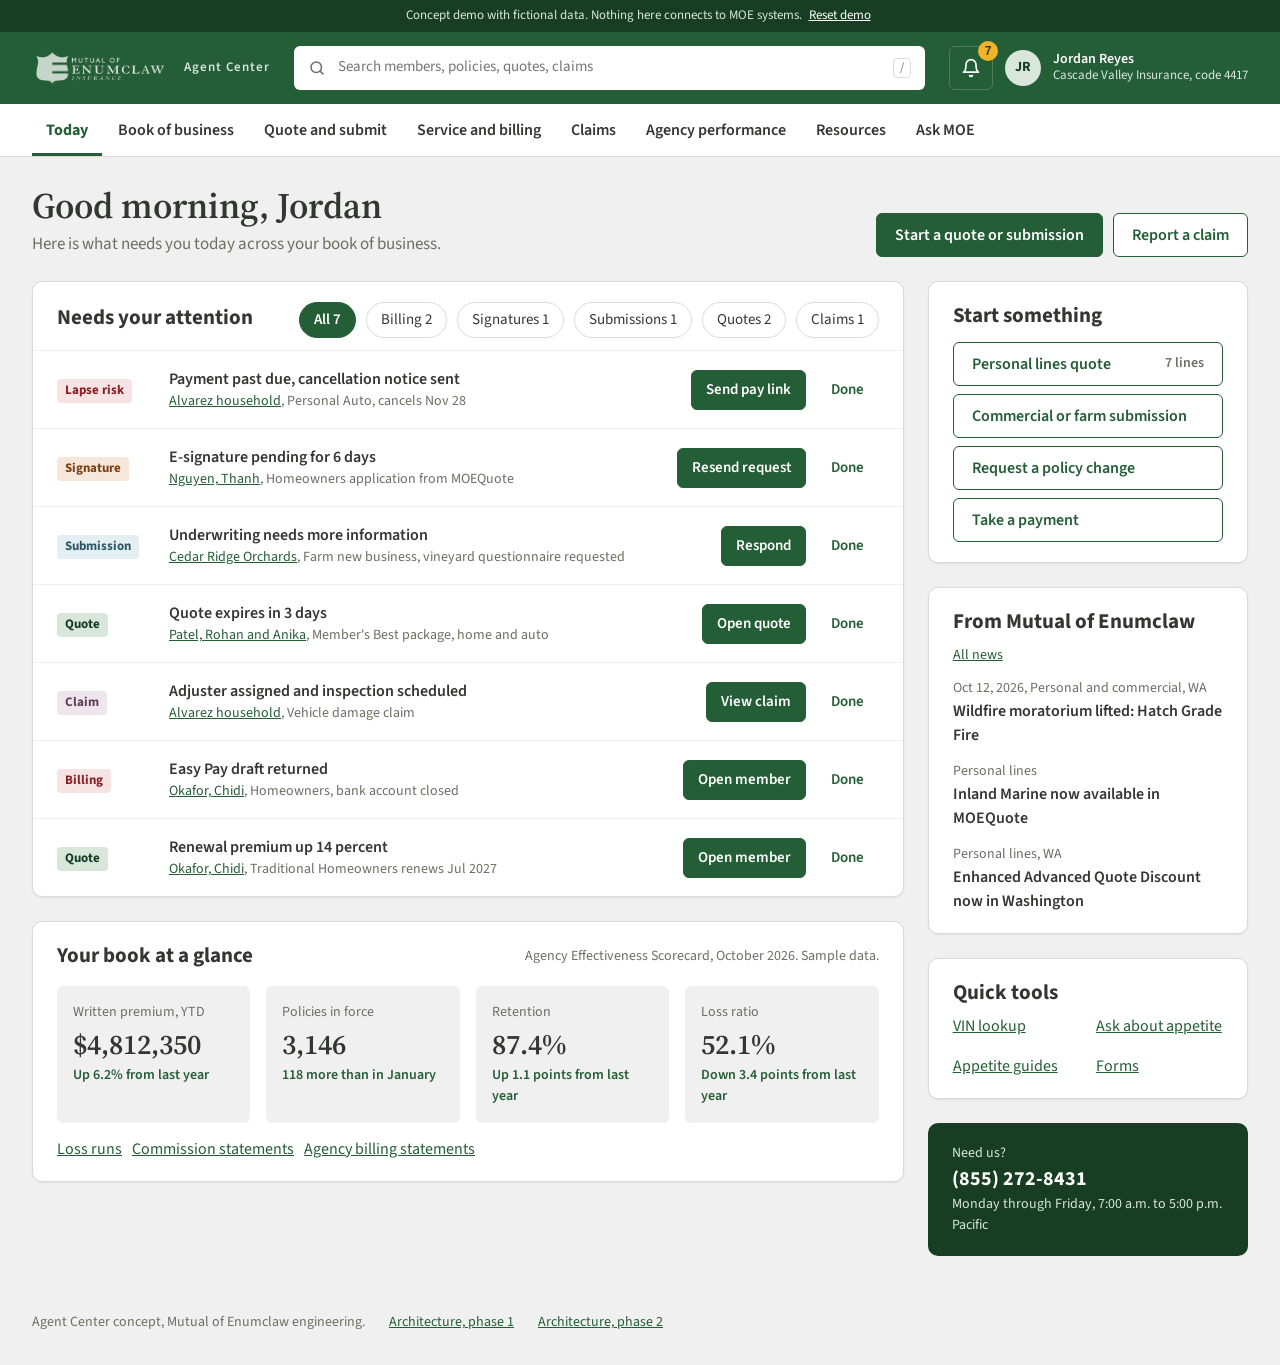
==== commit d3ea78c8: "Add files via upload" ====
--- a/index.html
+++ b/index.html
@@ -372,6 +372,17 @@
   { date: 'Personal lines, WA', tags: '', title: 'Enhanced Advanced Quote Discount now in Washington' }
 ];
 
+// Sample book metrics for the demo (fictional). In production these come from the Agency Effectiveness Scorecard.
+window.BOOK = {
+  asOf: 'October 2026',
+  metrics: [
+    { label: 'Written premium, YTD', value: '$4,812,350', change: 'Up 6.2% from last year', good: true },
+    { label: 'Policies in force', value: '3,146', change: '118 more than in January', good: true },
+    { label: 'Retention', value: '87.4%', change: 'Up 1.1 points from last year', good: true },
+    { label: 'Loss ratio', value: '52.1%', change: 'Down 3.4 points from last year', good: true }
+  ]
+};
+
 // Generated from the pa1 site inventory (Nov 2026). Titles only; no internal URLs.
 window.RESOURCES = [
  {
@@ -2077,6 +2088,13 @@
   }
 
   // ---------- Views ----------
+  function metricsHtml() {
+    return window.BOOK.metrics.map(function (k) {
+      return '<div class="metric"><div class="small muted">' + esc(k.label) + '</div><div class="v">' + esc(k.value) + '</div>' +
+        '<div class="small" style="font-weight:600;color:' + (k.good ? 'var(--green)' : 'var(--red)') + '">' + esc(k.change) + '</div></div>';
+    }).join('');
+  }
+
   var views = {};
 
   views.today = function () {
@@ -2104,8 +2122,8 @@
       '<div class="cols"><div class="col-main">' +
       '<section class="card" aria-labelledby="attn"><div class="card-head"><h2 id="attn">Needs your attention</h2><div class="row" role="group" aria-label="Filter items">' + chips + '</div></div>' +
       '<ul class="list">' + list + '</ul></section>' +
-      '<section class="card card-pad" aria-labelledby="book"><div class="row" style="justify-content:space-between"><h2 id="book">Your book at a glance</h2><span class="small muted">From your Agency Effectiveness Scorecard, updated monthly</span></div>' +
-      '<div class="grid4" style="margin-top:16px"><div class="metric"><div class="small muted">Written premium, YTD</div><div class="v">[$ amount]</div></div><div class="metric"><div class="small muted">Policies in force</div><div class="v">[count]</div></div><div class="metric"><div class="small muted">Retention</div><div class="v">[%]</div></div><div class="metric"><div class="small muted">Loss ratio</div><div class="v">[%]</div></div></div>' +
+      '<section class="card card-pad" aria-labelledby="book"><div class="row" style="justify-content:space-between"><h2 id="book">Your book at a glance</h2><span class="small muted">Agency Effectiveness Scorecard, ' + esc(window.BOOK.asOf) + '. Sample data.</span></div>' +
+      '<div class="grid4" style="margin-top:16px">' + metricsHtml() + '</div>' +
       '<div class="row" style="margin-top:14px"><a href="#/performance">Loss runs</a><a href="#/performance">Commission statements</a><a href="#/performance">Agency billing statements</a></div></section>' +
       '</div><aside class="col-side">' +
       '<section class="card card-pad" aria-labelledby="start"><h2 id="start" style="margin-bottom:12px">Start something</h2><div class="stack">' +
@@ -2426,9 +2444,9 @@
   views.performance = function () {
     var reports = ['Agency Effectiveness Scorecard', 'Agency production and loss ratio', 'Loss run', 'Commission statements', 'Customer email addresses', 'Net Promoter Score and member comments', 'Agency billing statements'];
     main.innerHTML = '<div class="pagehead"><div><h1>Agency performance</h1><p class="lede">Your numbers and monthly reports in one place.</p></div></div>' +
-      '<div class="grid4"><div class="metric"><div class="small muted">Written premium, YTD</div><div class="v">[$ amount]</div></div><div class="metric"><div class="small muted">Policies in force</div><div class="v">[count]</div></div><div class="metric"><div class="small muted">Retention</div><div class="v">[%]</div></div><div class="metric"><div class="small muted">Loss ratio</div><div class="v">[%]</div></div></div>' +
+      '<p class="small muted">Agency Effectiveness Scorecard, ' + esc(window.BOOK.asOf) + '. Sample data.</p><div class="grid4">' + metricsHtml() + '</div>' +
       '<section class="card" aria-labelledby="rep"><div class="card-head"><h2 id="rep">Reports</h2></div><ul class="list">' + reports.map(function (r) { return '<li><div class="grow titleline">' + r + '</div><button type="button" class="btn sm secondary" data-rep="' + r + '">Open</button></li>'; }).join('') + '</ul></section>' +
-      '<p class="small muted">Bracketed values stand in for live agency data.</p>';
+      '';
     $all('[data-rep]').forEach(function (b) { b.addEventListener('click', function () { toast(b.dataset.rep + ' opens here (demo).'); }); });
   };
 
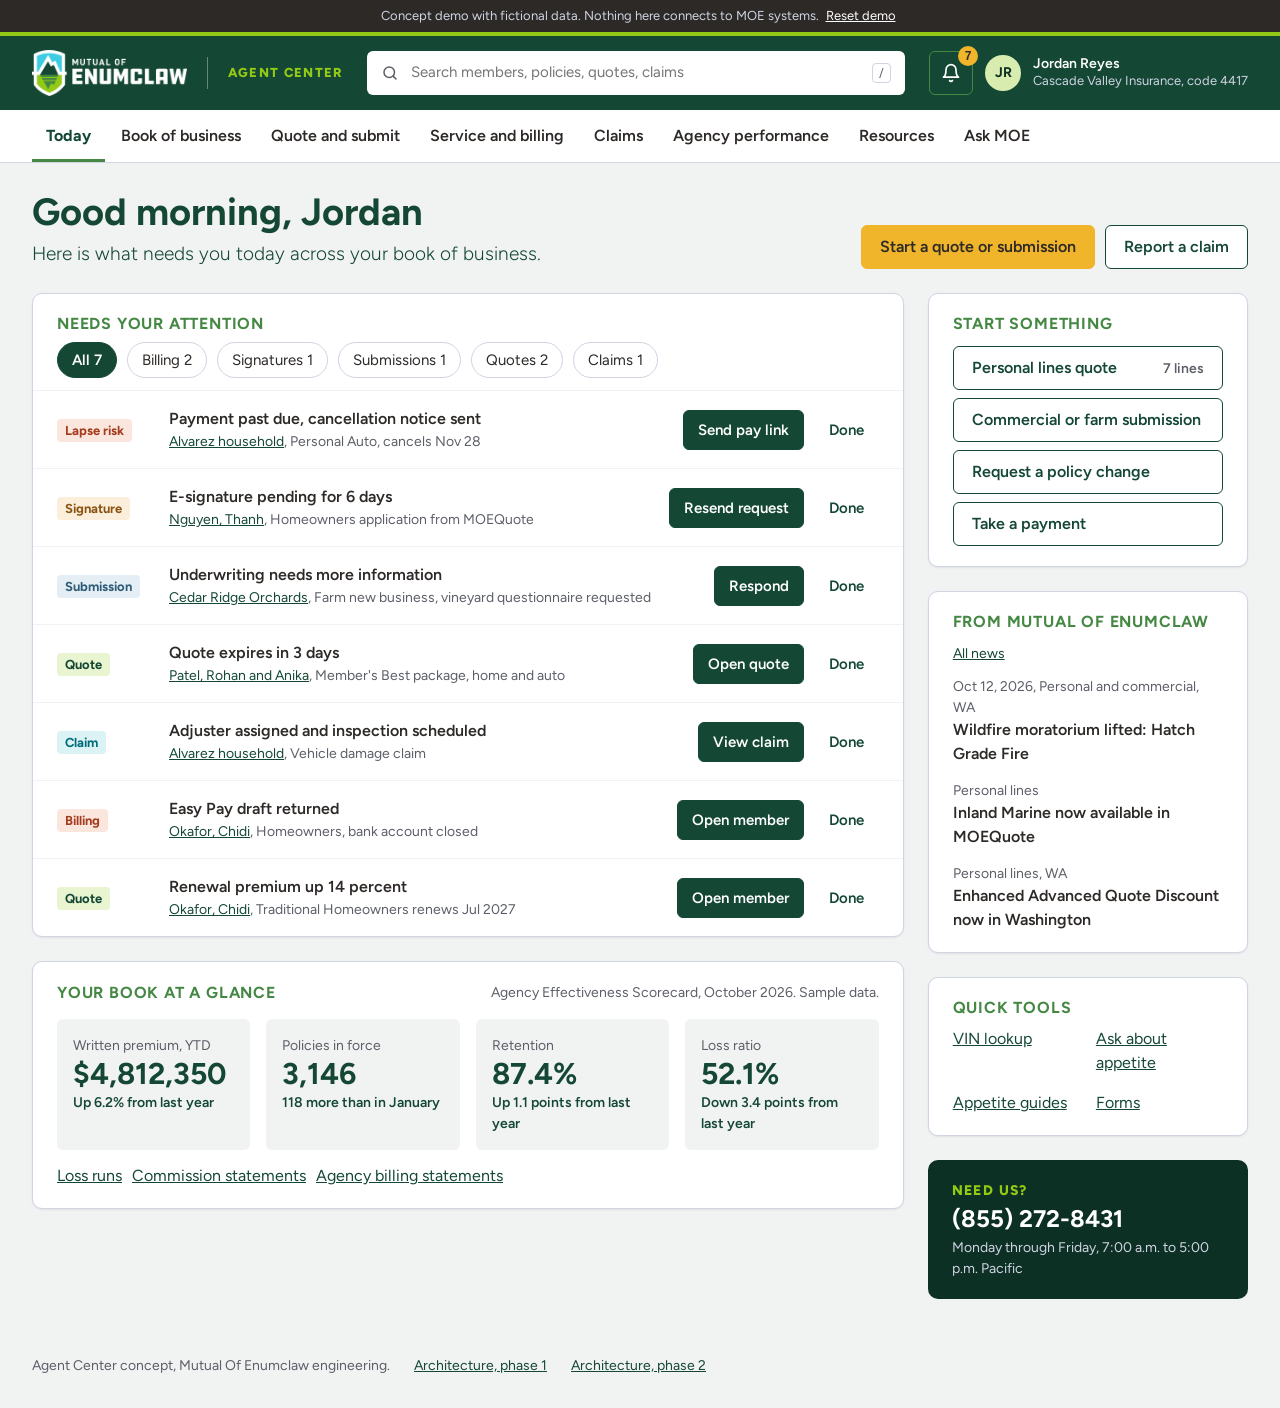
==== commit 3792771c: "Add files via upload" ====
--- a/index.html
+++ b/index.html
@@ -3,70 +3,88 @@
 <head>
 <meta charset="utf-8">
 <meta name="viewport" content="width=device-width, initial-scale=1">
-<title>Agent Center concept | Mutual of Enumclaw</title>
-<meta name="description" content="Working concept of a redesigned agent portal for Mutual of Enumclaw.">
+<title>Agent Center concept | Mutual Of Enumclaw</title>
+<meta name="description" content="Working concept of a redesigned agent portal for Mutual Of Enumclaw.">
 <link rel="preconnect" href="https://fonts.googleapis.com">
 <link rel="preconnect" href="https://fonts.gstatic.com" crossorigin>
-<link rel="stylesheet" href="https://fonts.googleapis.com/css2?family=Source+Sans+3:wght@400;600;700&family=Source+Serif+4:opsz,wght@8..60,600&display=swap">
+<link rel="stylesheet" href="https://fonts.googleapis.com/css2?family=Figtree:ital,wght@0,300;0,400;0,600;0,700;0,800;0,900;1,400&display=swap">
+<link rel="icon" type="image/png" href="[data-uri]">
 <style>
-/* Agent Center concept. Tokens from the Mutual of Enumclaw Design System. */
+/* Agent Center concept. Mutual Of Enumclaw 2026 brand. */
 :root {
-  --green: #245e36; --green-dark: #173d22; --green-mid: #4d7e5a; --green-tint: #eef4ef; --green-tint-2: #d8e6dc;
-  --ink: #343634; --muted: #6d6e64; --line: #dadada; --line-strong: #a1a096; --bg: #f1f0f0; --white: #ffffff;
-  --red: #8a1f24; --red-bg: #f7e3e3; --orange: #7a3f12; --orange-bg: #f6e7da; --orange-line: #e6b98f;
-  --blue: #2f5866; --blue-bg: #e3eff3; --plum: #5e3f57; --plum-bg: #efe6ed;
-  --serif: 'Source Serif 4', Georgia, serif; --sans: 'Source Sans 3', 'Segoe UI', Arial, sans-serif;
+  /* Mutual Of Enumclaw 2026 brand. Logo colors first, accents sparingly, Sunshine for primary calls to action only. */
+  --green: #144835;          /* MOE Green */
+  --green-dark: #0d3024;     /* hover shade of MOE Green */
+  --green-mid: #448843;      /* Alpine Green */
+  --apple: #93CA15;          /* Green Apple */
+  --sky: #3FCCE3;            /* Sky Blue */
+  --sunshine: #F0B52B;       /* CTA buttons and callouts only */
+  --aqua: #00A8BF;
+  --twilight: #417493;
+  --green-tint: #f2f8e6;     /* light tint of Green Apple */
+  --green-tint-2: #d9ecb0;
+  --ink: #2D2927;            /* Black */
+  --muted: #5c5f68;          /* Dk Grey, darkened for text contrast */
+  --line: #D0D4E3;           /* Med Grey */
+  --line-strong: #888B95;    /* Dk Grey, for form borders */
+  --bg: #F1F2F2;             /* Ex Lt Grey */
+  --white: #ffffff;
+  --red: #a33b1c; --red-bg: #fbe6de;          /* from Autumn */
+  --orange: #8a5413; --orange-bg: #fbefdc; --orange-line: #ecc48f;  /* from Sandstone */
+  --blue: #2f5d78; --blue-bg: #e4eef4;        /* from Twilight */
+  --plum: #006b7a; --plum-bg: #dcf3f6;        /* from Aqua */
+  --sans: 'Figtree', 'Segoe UI', system-ui, -apple-system, sans-serif;
   --r-sm: 4px; --r: 6px; --r-lg: 10px;
-  --shadow: 0 1px 2px rgba(52, 54, 52, 0.08);
+  --shadow: 0 1px 2px rgba(45, 41, 39, 0.08);
 }
 * { box-sizing: border-box; }
 html { scroll-padding-top: 16px; }
 body { margin: 0; font-family: var(--sans); font-size: 16px; line-height: 1.5; color: var(--ink); background: var(--bg); }
 a { color: var(--green); }
 a:hover { color: var(--green-dark); }
-:focus-visible { outline: 3px solid #f0b429; outline-offset: 2px; }
+:focus-visible { outline: 3px solid var(--twilight); outline-offset: 2px; }
 .sr-only { position: absolute; width: 1px; height: 1px; overflow: hidden; clip: rect(0 0 0 0); white-space: nowrap; }
 .skip { position: absolute; left: -999px; top: 8px; background: var(--white); padding: 8px 12px; z-index: 50; }
 .skip:focus { left: 8px; }
 .wrap { max-width: 1360px; margin: 0 auto; padding-left: 32px; padding-right: 32px; }
 h1, h2, h3 { margin: 0; }
-h1 { font-family: var(--serif); font-weight: 600; font-size: clamp(28px, 3vw, 36px); line-height: 1.15; }
-h2 { font-size: 21px; font-weight: 700; line-height: 1.3; }
+h1 { font-weight: 700; font-size: clamp(28px, 3vw, 38px); line-height: 1.15; color: var(--green); }
+h2 { font-size: 16px; font-weight: 700; line-height: 1.3; text-transform: uppercase; letter-spacing: 0.05em; color: var(--green-mid); }
 h3 { font-size: 17px; font-weight: 700; }
 p { margin: 0; }
 .muted { color: var(--muted); }
 .small { font-size: 14px; }
-.lede { color: var(--muted); font-size: 17px; margin-top: 6px; }
+.lede { color: var(--green); font-weight: 300; font-size: 19px; margin-top: 6px; }
 
 /* Concept bar and header */
-.concept-bar { background: var(--green-dark); color: var(--green-tint-2); font-size: 13px; text-align: center; padding: 6px 16px; }
+.concept-bar { background: var(--ink); color: var(--line); font-size: 13px; text-align: center; padding: 6px 16px; }
 .linklike { background: none; border: 0; color: var(--white); text-decoration: underline; font: inherit; cursor: pointer; padding: 0 4px; }
-.topbar { background: var(--green); color: var(--white); }
+.topbar { background: var(--green); color: var(--white); border-top: 4px solid var(--apple); }
 .topbar-inner { display: flex; flex-wrap: wrap; align-items: center; gap: 20px 24px; padding-top: 14px; padding-bottom: 14px; }
-.brand { display: flex; align-items: center; gap: 16px; color: var(--white); text-decoration: none; }
-.brand img { height: 34px; width: auto; }
-.brand span { font-size: 13px; font-weight: 600; letter-spacing: 0.08em; color: var(--green-tint-2); }
+.brand { display: flex; align-items: center; gap: 20px; color: var(--white); text-decoration: none; }
+.brand img { height: 46px; width: auto; display: block; }
+.brand span { font-size: 13px; font-weight: 800; letter-spacing: 0.1em; text-transform: uppercase; color: var(--apple); border-left: 1px solid rgba(255,255,255,0.35); padding-left: 20px; line-height: 32px; }
 .search { position: relative; flex: 1 1 360px; display: flex; align-items: center; gap: 10px; background: var(--white); border-radius: var(--r); padding: 0 14px; height: 44px; }
 .search svg { width: 18px; height: 18px; fill: none; stroke: var(--muted); stroke-width: 2; stroke-linecap: round; flex: none; }
 .search input { flex: 1; border: 0; outline: 0; font: inherit; font-size: 15px; color: var(--ink); background: transparent; min-width: 0; }
 .search kbd { font: inherit; font-size: 12px; color: var(--muted); border: 1px solid var(--line); border-radius: var(--r-sm); padding: 0 6px; }
-.search-results { position: absolute; left: 0; right: 0; top: 48px; margin: 0; padding: 6px; list-style: none; background: var(--white); color: var(--ink); border: 1px solid var(--line); border-radius: var(--r); box-shadow: 0 8px 24px rgba(52, 54, 52, 0.16); z-index: 30; max-height: 360px; overflow: auto; }
+.search-results { position: absolute; left: 0; right: 0; top: 48px; margin: 0; padding: 6px; list-style: none; background: var(--white); color: var(--ink); border: 1px solid var(--line); border-radius: var(--r); box-shadow: 0 8px 24px rgba(45, 41, 39, 0.16); z-index: 30; max-height: 360px; overflow: auto; }
 .search-results li { padding: 10px 12px; border-radius: var(--r-sm); cursor: pointer; }
 .search-results li[aria-selected="true"], .search-results li:hover { background: var(--green-tint); }
 .search-results .kind { font-size: 13px; color: var(--muted); }
 .user { display: flex; align-items: center; gap: 12px; }
 .iconbtn { position: relative; width: 44px; height: 44px; border-radius: var(--r); border: 1px solid var(--green-mid); background: transparent; color: var(--white); display: flex; align-items: center; justify-content: center; cursor: pointer; }
 .iconbtn svg { width: 20px; height: 20px; fill: none; stroke: currentColor; stroke-width: 2; stroke-linecap: round; stroke-linejoin: round; }
-.iconbtn .dot { position: absolute; top: -6px; right: -6px; min-width: 20px; height: 20px; border-radius: 10px; background: #f0b429; color: var(--ink); font-size: 12px; font-weight: 700; display: flex; align-items: center; justify-content: center; padding: 0 5px; }
+.iconbtn .dot { position: absolute; top: -6px; right: -6px; min-width: 20px; height: 20px; border-radius: 10px; background: var(--sunshine); color: var(--ink); font-size: 12px; font-weight: 700; display: flex; align-items: center; justify-content: center; padding: 0 5px; }
 .iconbtn .dot:empty { display: none; }
 .avatar { width: 36px; height: 36px; border-radius: 50%; background: var(--green-tint-2); color: var(--green-dark); font-weight: 700; font-size: 14px; display: flex; align-items: center; justify-content: center; }
 .user-meta { line-height: 1.2; font-size: 14px; font-weight: 600; }
-.muted-on-green { font-size: 13px; font-weight: 400; color: var(--green-tint-2); }
+.muted-on-green { font-size: 13px; font-weight: 400; color: var(--line); }
 .mainnav { background: var(--white); border-bottom: 1px solid var(--line); }
 .mainnav-inner { display: flex; flex-wrap: wrap; gap: 2px; }
 .mainnav a { padding: 14px 14px 11px; font-weight: 600; color: var(--ink); text-decoration: none; border-bottom: 3px solid transparent; }
 .mainnav a:hover { color: var(--green); }
-.mainnav a[aria-current="page"] { color: var(--green); font-weight: 700; border-bottom-color: var(--green); }
+.mainnav a[aria-current="page"] { color: var(--green); font-weight: 700; border-bottom-color: var(--green-mid); }
 
 /* Layout */
 main { padding-top: 28px; padding-bottom: 48px; display: flex; flex-direction: column; gap: 24px; outline: none; }
@@ -94,6 +112,8 @@
 .btn.secondary:hover { background: var(--green-tint); color: var(--green-dark); }
 .btn.ghost { background: transparent; border-color: transparent; color: var(--green); }
 .btn.ghost:hover { background: var(--green-tint); }
+.btn.cta { background: var(--sunshine); border-color: var(--sunshine); color: var(--ink); }
+.btn.cta:hover { background: #e3a61c; border-color: #e3a61c; color: var(--ink); }
 .btn.sm { min-height: 40px; padding: 0 14px; font-size: 15px; }
 .btn[disabled] { opacity: 0.5; cursor: not-allowed; }
 .chip { min-height: 36px; padding: 0 14px; border-radius: 999px; border: 1px solid var(--line); background: var(--white); color: var(--ink); font: inherit; font-size: 15px; cursor: pointer; }
@@ -102,9 +122,9 @@
 .tag.red { color: var(--red); background: var(--red-bg); }
 .tag.orange { color: var(--orange); background: var(--orange-bg); }
 .tag.blue { color: var(--blue); background: var(--blue-bg); }
-.tag.green { color: var(--green-dark); background: var(--green-tint-2); }
+.tag.green { color: var(--green); background: #e9f4d0; }
 .tag.plum { color: var(--plum); background: var(--plum-bg); }
-.tag.gray { color: #4a4b45; background: var(--bg); }
+.tag.gray { color: #4a4d55; background: var(--bg); }
 .pill { font-size: 13px; font-weight: 600; border-radius: 999px; padding: 3px 10px; }
 .field { display: flex; flex-direction: column; gap: 6px; }
 .field label, .field .label { font-weight: 600; }
@@ -125,13 +145,13 @@
 
 /* Metrics */
 .metric { background: var(--bg); border-radius: var(--r); padding: 16px; }
-.metric .v { font-family: var(--serif); font-size: 28px; font-weight: 600; }
-.money { font-family: var(--serif); font-size: 28px; font-weight: 600; }
+.metric .v { font-size: 30px; font-weight: 700; color: var(--green); line-height: 1.2; }
+.money { font-size: 28px; font-weight: 700; color: var(--green); }
 
 /* Alerts */
 .alert { display: flex; flex-wrap: wrap; align-items: center; gap: 12px 16px; border-radius: var(--r); padding: 14px 18px; }
-.alert.warn { background: #fbf1e8; border: 1px solid var(--orange-line); }
-.alert.info { background: var(--blue-bg); border: 1px solid #b9d3dc; }
+.alert.warn { background: #fdf4e8; border: 1px solid var(--orange-line); }
+.alert.info { background: var(--blue-bg); border: 1px solid #b7cfdd; }
 .alert.ok { background: var(--green-tint); border: 1px solid var(--green-tint-2); }
 .alert .grow { flex: 1 1 340px; }
 .alert a, .alert button.alert.ok a, .alert.info a { color: var(--green); }
@@ -166,21 +186,21 @@
 .result .grow { flex: 1 1 380px; min-width: 0; }
 .filters fieldset { border: 0; margin: 0; padding: 0; }
 .filters legend { font-weight: 700; margin-bottom: 6px; }
-mark { background: #fbe7a6; color: inherit; padding: 0 1px; }
+mark { background: #fbe3a8; color: inherit; padding: 0 1px; }
 
 /* Chat */
 .chat { display: flex; flex-direction: column; gap: 20px; }
 .bubble-user { align-self: flex-end; max-width: 75%; background: var(--green); color: var(--white); border-radius: 10px 10px 2px 10px; padding: 12px 16px; }
 .bubble-bot { max-width: 88%; display: flex; flex-direction: column; gap: 10px; }
-.bubble-bot .who { font-size: 14px; font-weight: 700; color: var(--green); }
+.bubble-bot .who { font-size: 13px; font-weight: 800; text-transform: uppercase; letter-spacing: 0.08em; color: var(--aqua); }
 .source { display: block; border: 1px solid var(--line); border-radius: var(--r); padding: 10px 12px; text-decoration: none; color: var(--ink); background: var(--white); text-align: left; font: inherit; cursor: pointer; }
 .source strong { color: var(--green); display: block; }
 .askbar { display: flex; align-items: center; gap: 10px; border: 2px solid var(--green); border-radius: var(--r); padding: 4px 6px 4px 14px; }
 .askbar input { flex: 1; border: 0; outline: 0; min-height: 40px; padding: 0; }
 
 /* Modal and toast */
-.backdrop { position: fixed; inset: 0; background: rgba(23, 61, 34, 0.45); display: flex; align-items: center; justify-content: center; padding: 16px; z-index: 40; }
-.modal { background: var(--white); border-radius: var(--r-lg); width: min(560px, 100%); max-height: calc(100vh - 32px); overflow: auto; padding: 24px; display: flex; flex-direction: column; gap: 16px; box-shadow: 0 16px 40px rgba(23, 61, 34, 0.25); }
+.backdrop { position: fixed; inset: 0; background: rgba(20, 72, 53, 0.5); display: flex; align-items: center; justify-content: center; padding: 16px; z-index: 40; }
+.modal { background: var(--white); border-radius: var(--r-lg); width: min(560px, 100%); max-height: calc(100vh - 32px); overflow: auto; padding: 24px; display: flex; flex-direction: column; gap: 16px; box-shadow: 0 16px 40px rgba(20, 72, 53, 0.25); }
 .modal-head { display: flex; justify-content: space-between; align-items: flex-start; gap: 16px; }
 .modal .close { background: none; border: 0; font-size: 26px; line-height: 1; cursor: pointer; color: var(--muted); width: 44px; height: 44px; }
 .vendor { font-size: 13px; color: var(--muted); border-top: 1px solid var(--line); padding-top: 10px; }
@@ -204,6 +224,9 @@
 }
 @media (prefers-reduced-motion: reduce) { .toast { transition: none; } }
 
+/* Result counts read as sentences, so they keep the search term as typed */
+#results { text-transform: none; letter-spacing: 0; color: var(--ink); font-size: 18px; }
+
 </style>
 </head>
 <body>
@@ -211,7 +234,7 @@
 <div class="concept-bar" role="note">Concept demo with fictional data. Nothing here connects to MOE systems. <button type="button" id="reset-demo" class="linklike">Reset demo</button></div>
 <header class="topbar">
   <div class="wrap topbar-inner">
-    <a href="#/today" class="brand"><img src="[data-uri]" alt="Mutual of Enumclaw" width="150" height="34"><span>Agent Center</span></a>
+    <a href="#/today" class="brand"><img src="[data-uri]" alt="Mutual Of Enumclaw" width="155" height="46"><span>Agent Center</span></a>
     <div class="search" role="search">
       <svg viewBox="0 0 24 24" aria-hidden="true"><circle cx="11" cy="11" r="7"/><path d="M20 20l-3.5-3.5"/></svg>
       <label for="global-search" class="sr-only">Search members, policies, quotes and claims</label>
@@ -240,7 +263,7 @@
 </nav>
 <main id="main" class="wrap" tabindex="-1"></main>
 <footer class="wrap footer">
-  <span>Agent Center concept, Mutual of Enumclaw engineering.</span>
+  <span>Agent Center concept, Mutual Of Enumclaw engineering.</span>
   <a href="architecture-phase-1.html">Architecture, phase 1</a>
   <a href="architecture-phase-2.html">Architecture, phase 2</a>
 </footer>
@@ -2031,7 +2054,7 @@
     modal('Take a payment', '<p>' + esc(m.name) + '. Amount due: <strong>' + money(amt) + '</strong></p>' +
       '<div class="field"><label for="pay-amt">Payment amount</label><input id="pay-amt" type="text" inputmode="decimal" value="' + amt.toFixed(2) + '"></div>' +
       '<div class="field"><span class="label">Payment method</span><label class="check"><input type="radio" name="pm" checked> Card, entered in the One Inc window</label><label class="check"><input type="radio" name="pm"> Bank account (ACH)</label></div>' +
-      '<div class="row"><button type="button" class="btn" id="pay-go">Continue to payment</button><button type="button" class="btn ghost" data-close>Cancel</button></div>' +
+      '<div class="row"><button type="button" class="btn cta" id="pay-go">Continue to payment</button><button type="button" class="btn ghost" data-close>Cancel</button></div>' +
       '<p class="vendor">In production this opens One Inc PortalOne. Card and bank details go straight to One Inc and never touch MOE systems.</p>',
       function (bd, close) {
         $('[data-close]', bd).addEventListener('click', close);
@@ -2057,7 +2080,7 @@
     var amt = m.billing.pastDue || m.billing.nextBill;
     modal('Text a pay link to ' + m.contact,
       '<div class="field"><label for="pl-phone">Mobile number</label><input id="pl-phone" type="tel" value="' + esc(m.phone) + '"></div>' +
-      '<div class="field"><label for="pl-msg">Message</label><textarea id="pl-msg">Hi ' + esc(m.contact) + ', this is ' + esc(window.AGENT.first) + ' at ' + esc(window.AGENT.agency) + '. Your Mutual of Enumclaw payment of ' + money(amt) + ' is due. You can pay securely here: [pay link]</textarea></div>' +
+      '<div class="field"><label for="pl-msg">Message</label><textarea id="pl-msg">Hi ' + esc(m.contact) + ', this is ' + esc(window.AGENT.first) + ' at ' + esc(window.AGENT.agency) + '. Your Mutual Of Enumclaw payment of ' + money(amt) + ' is due. You can pay securely here: [pay link]</textarea></div>' +
       '<label class="check"><input type="checkbox" id="pl-email" checked> Also send by email to ' + esc(m.email) + '</label>' +
       '<div class="row"><button type="button" class="btn" id="pl-send">Send pay link</button><button type="button" class="btn ghost" data-close>Cancel</button></div>' +
       '<p class="vendor">The link opens a One Inc payment page for this bill. The member pays on their phone; the agent never handles card details.</p>',
@@ -2118,7 +2141,7 @@
     }).join('');
     main.innerHTML =
       '<div class="pagehead"><div><h1>Good morning, ' + esc(window.AGENT.first) + '</h1><p class="lede">Here is what needs you today across your book of business.</p></div>' +
-      '<div class="row"><a class="btn" href="#/submit">Start a quote or submission</a><a class="btn secondary" href="#/claims">Report a claim</a></div></div>' +
+      '<div class="row"><a class="btn cta" href="#/submit">Start a quote or submission</a><a class="btn secondary" href="#/claims">Report a claim</a></div></div>' +
       '<div class="cols"><div class="col-main">' +
       '<section class="card" aria-labelledby="attn"><div class="card-head"><h2 id="attn">Needs your attention</h2><div class="row" role="group" aria-label="Filter items">' + chips + '</div></div>' +
       '<ul class="list">' + list + '</ul></section>' +
@@ -2131,9 +2154,9 @@
       '<a class="btn secondary" style="justify-content:space-between" href="#/submit">Commercial or farm submission</a>' +
       '<a class="btn secondary" style="justify-content:space-between" href="#/change/alvarez">Request a policy change</a>' +
       '<a class="btn secondary" style="justify-content:space-between" href="#/book">Take a payment</a></div></section>' +
-      '<section class="card card-pad" aria-labelledby="news"><div class="row" style="justify-content:space-between"><h2 id="news">From Mutual of Enumclaw</h2><a href="#/resources?type=News%20bulletin" class="small">All news</a></div><div class="stack" style="gap:14px;margin-top:12px">' + news + '</div></section>' +
+      '<section class="card card-pad" aria-labelledby="news"><div class="row" style="justify-content:space-between"><h2 id="news">From Mutual Of Enumclaw</h2><a href="#/resources?type=News%20bulletin" class="small">All news</a></div><div class="stack" style="gap:14px;margin-top:12px">' + news + '</div></section>' +
       '<section class="card card-pad" aria-labelledby="tools"><h2 id="tools" style="margin-bottom:8px">Quick tools</h2><div class="grid2"><a href="#/change/patel">VIN lookup</a><a href="#/ask">Ask about appetite</a><a href="#/resources?type=Appetite%20and%20authority">Appetite guides</a><a href="#/resources?type=Form%20or%20questionnaire">Forms</a></div></section>' +
-      '<section class="panel-dark"><div class="small" style="color:var(--green-tint-2)">Need us?</div><div style="font-size:20px;font-weight:700">(855) 272-8431</div><div class="small" style="color:var(--green-tint-2)">Monday through Friday, 7:00 a.m. to 5:00 p.m. Pacific</div></section>' +
+      '<section class="panel-dark"><div class="small" style="color:var(--apple);font-weight:800;text-transform:uppercase;letter-spacing:0.1em">Need us?</div><div style="font-size:24px;font-weight:700">(855) 272-8431</div><div class="small" style="color:var(--line)">Monday through Friday, 7:00 a.m. to 5:00 p.m. Pacific</div></section>' +
       '</aside></div>';
     $all('[data-filter]').forEach(function (b) { b.addEventListener('click', function () { views.today.filter = b.dataset.filter; render(); }); });
     $all('[data-q]').forEach(function (b) { b.addEventListener('click', function () { queueAction(S.queue.filter(function (q) { return q.id === b.dataset.q; })[0]); }); });
@@ -2189,7 +2212,7 @@
       m.documents.map(function (d) { return '<li class="row" style="justify-content:space-between"><button type="button" class="linkbtn" data-doc="' + esc(d.title) + '">' + esc(d.title) + '</button>' + (d.signed ? '<span class="tag green">Signed</span>' : '<span class="small muted">' + esc(d.date) + '</span>') + '</li>'; }).join('') + '</ul></section>';
     var activityCard = '<section class="card card-pad" aria-labelledby="act"><h2 id="act" style="margin-bottom:12px">Recent activity</h2><ul class="stack" style="list-style:none;margin:0;padding:0">' +
       m.activity.map(function (a) { return '<li class="row" style="flex-wrap:nowrap;align-items:flex-start"><span class="muted" style="width:64px;flex:none">' + esc(a.date) + '</span><span>' + esc(a.text) + '</span></li>'; }).join('') + '</ul></section>';
-    var startersCard = m.starters && m.starters.length ? '<section class="panel-green" aria-labelledby="ins"><h2 id="ins" style="font-size:18px;color:var(--green-dark);margin-bottom:6px">Coverage conversation starters</h2><ul style="margin:0;padding-left:20px">' + m.starters.map(function (s) { return '<li>' + esc(s) + '</li>'; }).join('') + '</ul></section>' : '';
+    var startersCard = m.starters && m.starters.length ? '<section class="panel-green" aria-labelledby="ins"><h2 id="ins" style="margin-bottom:6px">Coverage conversation starters</h2><ul style="margin:0;padding-left:20px">' + m.starters.map(function (s) { return '<li>' + esc(s) + '</li>'; }).join('') + '</ul></section>' : '';
     var body;
     if (tab === 'overview') body = '<div class="cols"><div class="col-main">' + policiesCard + claimsCard + activityCard + '</div><aside class="col-side">' + billingCard + docsCard + startersCard + '</aside></div>';
     else if (tab === 'policies') body = policiesCard;
@@ -2276,7 +2299,7 @@
     } else if (flow.step === 3) {
       content = '<section class="card card-pad" aria-labelledby="rev" style="display:flex;flex-direction:column;gap:12px"><h2 id="rev">Review</h2>' +
         '<dl class="grid2" style="margin:0"><div><dt class="small muted">Policy</dt><dd style="margin:0;font-weight:600">' + esc(policy.name) + '</dd></div><div><dt class="small muted">Change</dt><dd style="margin:0;font-weight:600">' + esc(ch.label) + (flow.data.vehicle ? ': ' + esc(flow.data.vehicle) : '') + '</dd></div></dl>' +
-        '<div class="row"><button type="button" class="btn" id="issue">' + (ch.instant ? 'Issue change' : 'Send to underwriting') + '</button><button type="button" class="btn ghost" id="back">Back</button></div></section>';
+        '<div class="row"><button type="button" class="btn cta" id="issue">' + (ch.instant ? 'Issue change' : 'Send to underwriting') + '</button><button type="button" class="btn ghost" id="back">Back</button></div></section>';
     } else {
       content = '<section class="alert ok" style="padding:24px" role="status"><div class="grow"><h2>' + (ch.instant ? 'Change issued' : 'Sent to underwriting') + '</h2><p style="margin-top:6px">' +
         (ch.instant ? 'New declarations are in Documents and ID cards were emailed to ' + esc(m.contact) + '. Billing adjusts on the next bill.' : 'You will see the status on Today. Underwriting usually responds within [turnaround].') +
@@ -2356,7 +2379,7 @@
           return '<li><div class="grow"><div class="titleline">' + esc(it.title) + '</div><div class="small muted">' + (it.upload ? (it.file ? esc(it.file) : 'Upload PDF or photo') : 'Web form, about 10 minutes') + '</div></div>' +
             '<span class="tag ' + (it.done ? 'green' : it.started ? 'orange' : 'gray') + '">' + (it.done ? 'Complete' : it.started ? 'In progress' : 'Not started') + '</span>' +
             '<button type="button" class="btn sm ' + (it.done ? 'ghost' : 'secondary') + '" data-item="' + i + '">' + (it.done ? 'Edit' : it.upload ? 'Upload' : it.started ? 'Continue' : 'Start') + '</button></li>';
-        }).join('') + '</ul><div class="card-pad row" style="border-top:1px solid var(--line)"><button type="button" class="btn" id="submit-uw"' + (all ? '' : ' disabled') + '>Submit to underwriting</button>' +
+        }).join('') + '</ul><div class="card-pad row" style="border-top:1px solid var(--line)"><button type="button" class="btn cta" id="submit-uw"' + (all ? '' : ' disabled') + '>Submit to underwriting</button>' +
         (all ? '' : '<span class="small muted">Complete each item to submit.</span>') + '</div></section>';
     }
     if (sub.step === 4) {
@@ -2429,7 +2452,7 @@
       '<div class="field"><label for="ct">What happened?</label><select id="ct"><option>Vehicle damage</option><option>Home or property damage</option><option>Liability</option><option>Auto glass</option></select></div>' +
       '<div class="field"><label for="cd">Date of loss</label><input id="cd" type="date" value="' + new Date().toISOString().slice(0, 10) + '"></div>' +
       '<div class="field"><label for="cx">Description</label><textarea id="cx"></textarea></div>' +
-      '<button type="button" class="btn" id="file-claim">Report claim</button><p class="small muted">Auto glass routes to Safelite. Our 24/7 claims center is always available by phone.</p></section></aside></div>';
+      '<button type="button" class="btn cta" id="file-claim">Report claim</button><p class="small muted">Auto glass routes to Safelite. Our 24/7 claims center is always available by phone.</p></section></aside></div>';
     $('#file-claim').addEventListener('click', function () {
       var m = member($('#cm').value), type = $('#ct').value, desc = $('#cx').value.trim();
       if (!desc) { toast('Add a short description of what happened.'); $('#cx').focus(); return; }
@@ -2549,7 +2572,7 @@
       '<div class="cols"><section class="col-main card card-pad chat" aria-label="Conversation">' + (convo || '<p class="muted">Ask about appetite, coverage, forms, or a member in your book.</p>') +
       '<div class="row" style="gap:8px">' + sugg.map(function (s) { return '<button type="button" class="chip" data-sugg="' + esc(s) + '">' + esc(s) + '</button>'; }).join('') + '</div>' +
       '<div class="askbar"><label for="ask" class="sr-only">Ask a question</label><input id="ask" type="text" placeholder="Ask about appetite, coverage, forms or a member"><button type="button" class="btn sm" id="ask-go">Ask</button></div></section>' +
-      '<aside class="col-side"><section class="panel-green"><h2 style="font-size:18px;color:var(--green-dark);margin-bottom:6px">How it stays accurate</h2><p>It answers only from published MOE content, cites every source, and says when it does not know. Each document has an owner and a review date.</p></section>' +
+      '<aside class="col-side"><section class="panel-green"><h2 style="margin-bottom:6px">How it stays accurate</h2><p>It answers only from published MOE content, cites every source, and says when it does not know. Each document has an owner and a review date.</p></section>' +
       '<section class="card card-pad small muted">Demo behavior: finds matching sources in the real resource library and applies sample appetite rules. It does not read document contents.</section></aside></div>';
     function ask(text) { text = text.trim(); if (!text) return; S.chat.push({ role: 'user', text: text }); S.chat.push({ role: 'bot', q: text }); save(); render(); var i = $('#ask'); if (i) i.focus(); }
     $('#ask-go').addEventListener('click', function () { ask($('#ask').value); });
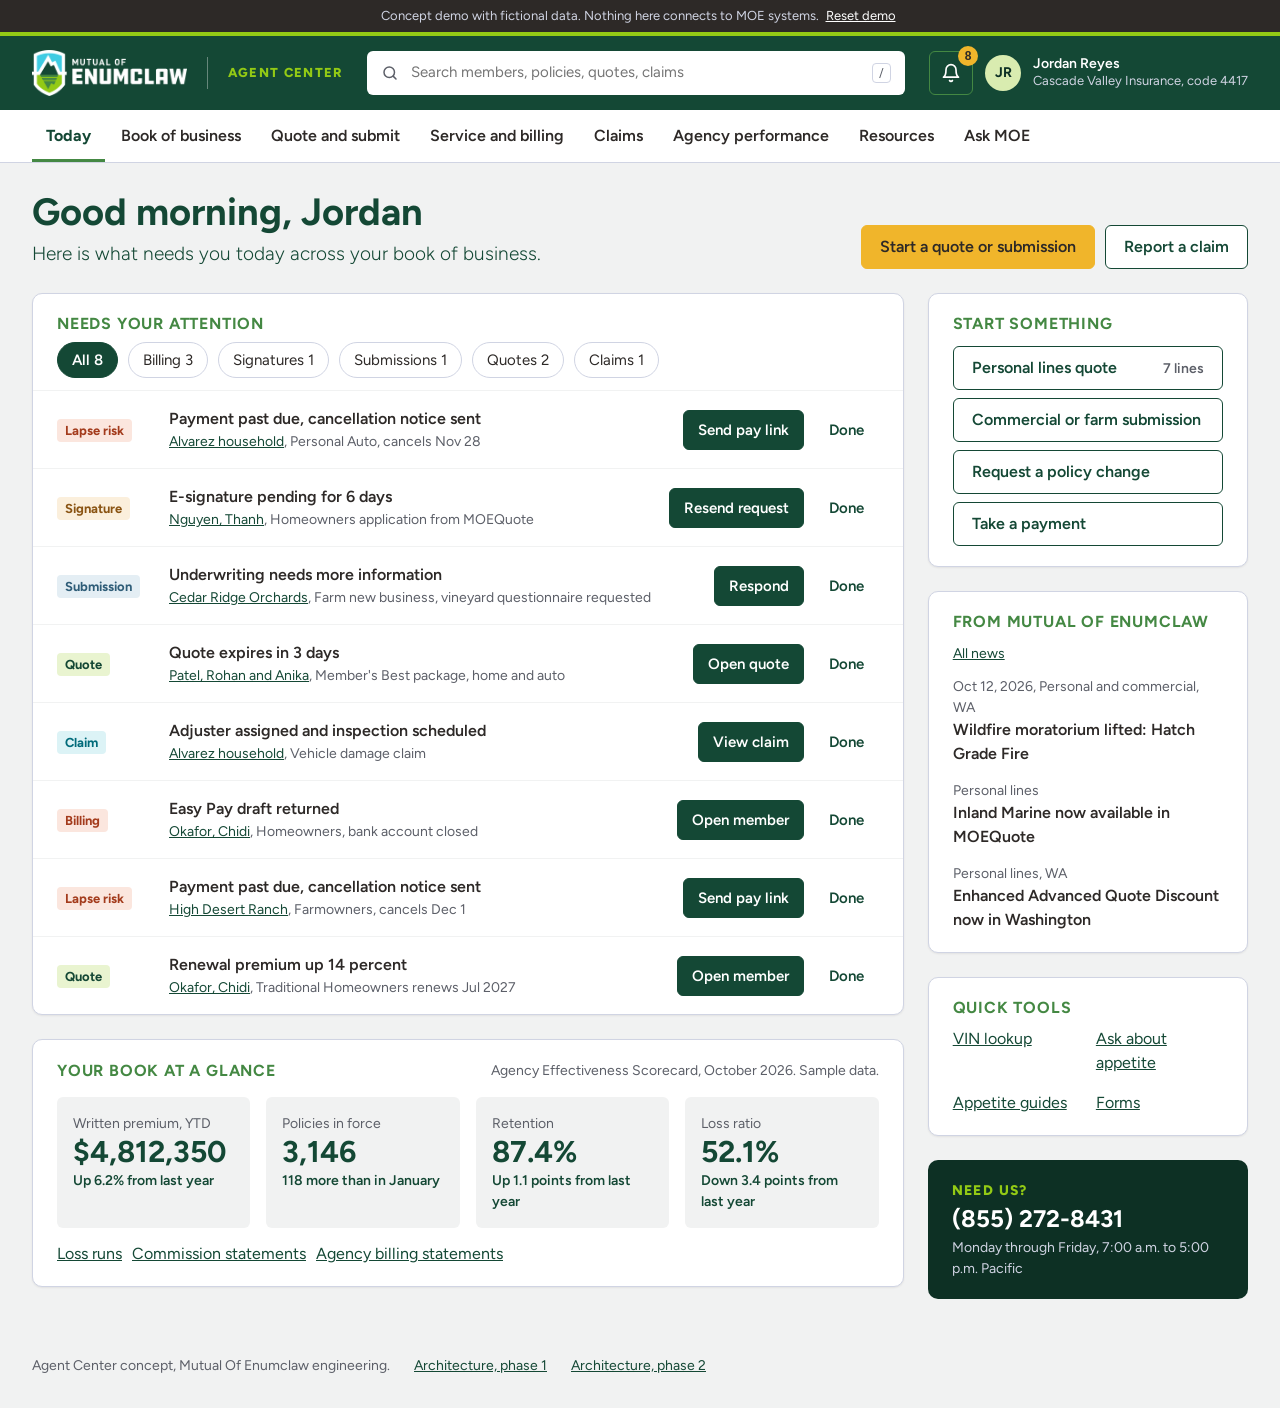
==== commit 8e0e12b4: "Add files via upload" ====
--- a/index.html
+++ b/index.html
@@ -145,6 +145,7 @@
 
 /* Metrics */
 .metric { background: var(--bg); border-radius: var(--r); padding: 16px; }
+.metric.on-page { background: var(--white); border: 1px solid var(--line); }
 .metric .v { font-size: 30px; font-weight: 700; color: var(--green); line-height: 1.2; }
 .money { font-size: 28px; font-weight: 700; color: var(--green); }
 
@@ -281,10 +282,10 @@
     email: 'maria.alvarez@example.com', contact: 'Maria', paperless: true, easyPay: false,
     alert: { kind: 'lapse', text: 'Personal Auto payment is past due. A cancellation notice was sent Nov 14. Coverage cancels Nov 28 unless the past-due amount is received.' },
     policies: [
-      { id: 'HO-2210-4471', name: "Member's Best Package, Home", line: 'Home', term: 'Mar 2026 to Mar 2027', premium: 2140, status: 'Active' },
-      { id: 'PA-8834-1190', name: 'Personal Auto, 2 vehicles', line: 'Auto', term: 'Jun 2026 to Dec 2026', premium: 1688, status: 'Pending cancel',
+      { id: 'HO-2210-4471', name: "Member's Best Package, Home", category: 'Personal', line: 'Home', term: 'Mar 2026 to Mar 2027', premium: 2140, status: 'Active' },
+      { id: 'PA-8834-1190', name: 'Personal Auto, 2 vehicles', category: 'Personal', line: 'Auto', term: 'Jun 2026 to Dec 2026', premium: 1688, status: 'Pending cancel',
         vehicles: [{ year: 2021, make: 'Subaru', model: 'Outback' }, { year: 2017, make: 'Ford', model: 'F-150' }] },
-      { id: 'PEL-5521-0083', name: 'Personal Excess Liability, $1M', line: 'Excess', term: 'Mar 2026 to Mar 2027', premium: 312, status: 'Active' }
+      { id: 'PEL-5521-0083', name: 'Personal Excess Liability, $1M', category: 'Personal', line: 'Excess', term: 'Mar 2026 to Mar 2027', premium: 312, status: 'Active' }
     ],
     billing: { pastDue: 281.33, nextBill: 140.67, nextDue: 'Dec 14', plan: 'Monthly, account bill', lastPayment: 'Sep 28' },
     claims: [{ id: 'CL-26-118204', title: 'Vehicle damage, 2021 Subaru Outback', reported: 'Nov 10', adjuster: 'Dana Whitfield', stage: 1,
@@ -305,7 +306,7 @@
     id: 'nguyen', name: 'Nguyen, Thanh', since: 2026, city: 'Boise, ID', phone: '(208) 555-0177', email: 'thanh.nguyen@example.com',
     contact: 'Thanh', paperless: false, easyPay: true,
     alert: { kind: 'info', text: 'Homeowners application is waiting on the member\u2019s e-signature (sent 6 days ago).' },
-    policies: [{ id: 'Q-HO-77120', name: 'Homeowners (quote, pending signature)', line: 'Home', term: 'Starts Dec 1, 2026', premium: 1475, status: 'Pending signature' }],
+    policies: [{ id: 'Q-HO-77120', name: 'Homeowners (quote, pending signature)', category: 'Personal', line: 'Home', term: 'Starts Dec 1, 2026', premium: 1475, status: 'Pending signature' }],
     billing: { pastDue: 0, nextBill: 122.92, nextDue: 'Dec 1', plan: 'Monthly, Easy Pay', lastPayment: 'None yet' },
     claims: [], documents: [{ title: 'Homeowners application', date: 'Nov 12' }],
     activity: [{ date: 'Nov 12', text: 'E-signature request sent from MOEQuote' }], starters: ['No auto policy with MOE']
@@ -313,8 +314,9 @@
   {
     id: 'patel', name: 'Patel, Rohan and Anika', since: 2019, city: 'Bend, OR', phone: '(541) 555-0109', email: 'rpatel@example.com',
     contact: 'Rohan', paperless: true, easyPay: true, alert: null,
-    policies: [{ id: 'PA-6012-3381', name: 'Personal Auto, 3 vehicles', line: 'Auto', term: 'Feb 2026 to Feb 2027', premium: 2410, status: 'Active',
-      vehicles: [{ year: 2022, make: 'Honda', model: 'Pilot' }, { year: 2019, make: 'Toyota', model: 'Camry' }, { year: 2023, make: 'Tesla', model: 'Model 3' }] }],
+    policies: [{ id: 'PA-6012-3381', name: 'Personal Auto, 3 vehicles', category: 'Personal', line: 'Auto', term: 'Feb 2026 to Feb 2027', premium: 2410, status: 'Active',
+      vehicles: [{ year: 2022, make: 'Honda', model: 'Pilot' }, { year: 2019, make: 'Toyota', model: 'Camry' }, { year: 2023, make: 'Tesla', model: 'Model 3' }] },
+      { id: 'BOP-4410-2071', name: 'Businessowners, dental office', category: 'Commercial', line: 'BOP', term: 'Jan 2026 to Jan 2027', premium: 2860, status: 'Active' }],
     billing: { pastDue: 0, nextBill: 200.83, nextDue: 'Dec 5', plan: 'Monthly, Easy Pay', lastPayment: 'Nov 5' },
     claims: [], documents: [{ title: 'Auto declarations', date: 'Feb 01' }],
     activity: [{ date: 'Nov 15', text: "Member's Best package quote started (home and auto)" }],
@@ -324,7 +326,7 @@
     id: 'cedar-ridge', name: 'Cedar Ridge Orchards', since: 2011, city: 'Wenatchee, WA', phone: '(509) 555-0188', email: 'office@cedarridge.example',
     contact: 'Ellen', paperless: true, easyPay: false, commercial: true,
     alert: { kind: 'info', text: 'Underwriting requested the vineyard questionnaire for the new farm submission.' },
-    policies: [{ id: 'FO-1180-2290', name: 'Farmowners, orchard operations', line: 'Farm', term: 'Apr 2026 to Apr 2027', premium: 9840, status: 'Active' }],
+    policies: [{ id: 'FO-1180-2290', name: 'Farmowners, orchard operations', category: 'Farm', line: 'Farm', term: 'Apr 2026 to Apr 2027', premium: 9840, status: 'Active' }],
     billing: { pastDue: 0, nextBill: 820, nextDue: 'Dec 10', plan: 'Monthly, account bill', lastPayment: 'Nov 10' },
     claims: [], documents: [{ title: 'Farm declarations', date: 'Apr 01' }],
     activity: [{ date: 'Nov 13', text: 'Underwriting requested more information on farm new business' }], starters: ['No commercial auto with MOE']
@@ -333,8 +335,8 @@
     id: 'okafor', name: 'Okafor, Chidi', since: 2021, city: 'Missoula, MT', phone: '(406) 555-0121', email: 'chidi.okafor@example.com',
     contact: 'Chidi', paperless: true, easyPay: true, alert: null,
     policies: [
-      { id: 'HO-3391-0055', name: 'Traditional Homeowners', line: 'Home', term: 'Jul 2026 to Jul 2027', premium: 1320, status: 'Active' },
-      { id: 'BT-0042-7781', name: 'Boatowner, 18 ft runabout', line: 'Boat', term: 'May 2026 to May 2027', premium: 295, status: 'Active' }
+      { id: 'HO-3391-0055', name: 'Traditional Homeowners', category: 'Personal', line: 'Home', term: 'Jul 2026 to Jul 2027', premium: 1320, status: 'Active' },
+      { id: 'BT-0042-7781', name: 'Boatowner, 18 ft runabout', category: 'Personal', line: 'Boat', term: 'May 2026 to May 2027', premium: 295, status: 'Active' }
     ],
     billing: { pastDue: 0, nextBill: 134.58, nextDue: 'Dec 7', plan: 'Monthly, Easy Pay', lastPayment: 'Nov 7' },
     claims: [{ id: 'CL-26-097731', title: 'Hail damage to roof', reported: 'Aug 22', adjuster: 'Marcus Lee', stage: 3,
@@ -342,6 +344,59 @@
     documents: [{ title: 'Claim payment letter', date: 'Oct 03' }],
     activity: [{ date: 'Oct 03', text: 'Hail claim paid and closed' }], starters: ['No auto policy with MOE']
   }
+  ,
+  {
+    id: 'two-rivers', name: 'Two Rivers Brewing', since: 2022, city: 'Bend, OR', phone: '(541) 555-0163', email: 'ops@tworivers.example',
+    contact: 'Sam', paperless: true, easyPay: true, alert: { kind: 'info', text: 'New business submission for the taproom expansion is in underwriting review.' },
+    policies: [
+      { id: 'BOP-7781-0412', name: 'Businessowners, brewery and taproom', category: 'Commercial', line: 'BOP', term: 'May 2026 to May 2027', premium: 6420, status: 'Active' },
+      { id: 'CA-2290-1185', name: 'Commercial Auto, 2 delivery vans', category: 'Commercial', line: 'Commercial Auto', term: 'May 2026 to May 2027', premium: 3180, status: 'Active' },
+      { id: 'LL-0457-3320', name: 'Liquor Liability', category: 'Commercial', line: 'Liquor', term: 'May 2026 to May 2027', premium: 1950, status: 'Active' }
+    ],
+    billing: { pastDue: 0, nextBill: 962.5, nextDue: 'Dec 15', plan: 'Monthly, Easy Pay', lastPayment: 'Nov 15' },
+    claims: [], documents: [{ title: 'Liquor liability declarations', date: 'May 01' }],
+    activity: [{ date: 'Nov 12', text: 'Commercial new business submitted for taproom expansion' }],
+    starters: ['No commercial umbrella with MOE', 'Craft Brewery Enhancement endorsement not on the BOP']
+  },
+  {
+    id: 'summit-hardware', name: 'Summit Hardware and Supply', since: 2018, city: 'Kalispell, MT', phone: '(406) 555-0190', email: 'accounts@summithardware.example',
+    contact: 'Dana', paperless: false, easyPay: false, alert: null,
+    policies: [
+      { id: 'CPP-3305-8812', name: 'Commercial Package, retail store', category: 'Commercial', line: 'Package', term: 'Aug 2026 to Aug 2027', premium: 8240, status: 'Active' },
+      { id: 'CU-1149-0076', name: 'Commercial Umbrella, $2M', category: 'Commercial', line: 'Umbrella', term: 'Aug 2026 to Aug 2027', premium: 1400, status: 'Active' }
+    ],
+    billing: { pastDue: 0, nextBill: 803.33, nextDue: 'Dec 20', plan: 'Monthly, account bill', lastPayment: 'Nov 18' },
+    claims: [{ id: 'CL-26-104455', title: 'Customer slip and fall', reported: 'Sep 30', adjuster: 'Priya Nair', stage: 2, stages: ['Reported', 'Adjuster assigned', 'Investigation', 'Resolution'] }],
+    documents: [{ title: 'Commercial package declarations', date: 'Aug 01' }],
+    activity: [{ date: 'Oct 21', text: 'Liability claim moved to investigation' }],
+    starters: ['Cyber and Data Breach Liability not on the account']
+  },
+  {
+    id: 'valley-grain', name: 'Valley Grain Co.', since: 2016, city: 'Pendleton, OR', phone: '(541) 555-0134', email: 'office@valleygrain.example',
+    contact: 'Rick', paperless: true, easyPay: true, alert: null,
+    policies: [
+      { id: 'FO-6620-4471', name: 'Farmowners, grain operations', category: 'Farm', line: 'Farm', term: 'Mar 2026 to Mar 2027', premium: 12600, status: 'Active' },
+      { id: 'FA-0981-2234', name: 'Farm Auto, 4 vehicles', category: 'Farm', line: 'Farm Auto', term: 'Mar 2026 to Mar 2027', premium: 4890, status: 'Active' },
+      { id: 'FU-3378-0019', name: 'Farm Umbrella, $1M', category: 'Farm', line: 'Umbrella', term: 'Mar 2026 to Mar 2027', premium: 1100, status: 'Active' }
+    ],
+    billing: { pastDue: 0, nextBill: 1549.17, nextDue: 'Dec 3', plan: 'Monthly, Easy Pay', lastPayment: 'Nov 3' },
+    claims: [], documents: [{ title: 'Farm endorsement quote', date: 'Nov 14' }],
+    activity: [{ date: 'Nov 14', text: 'Farm endorsement quoted: added grain dryer' }],
+    starters: ['Farm Equipment Breakdown coverage not on the policy']
+  },
+  {
+    id: 'high-desert', name: 'High Desert Ranch', since: 2009, city: 'Ellensburg, WA', phone: '(509) 555-0115', email: 'hdranch@example.com',
+    contact: 'Lena', paperless: false, easyPay: false,
+    alert: { kind: 'lapse', text: 'Farmowners installment is past due. A cancellation notice was sent Nov 16. Coverage cancels Dec 1 unless the past-due amount is received.' },
+    policies: [
+      { id: 'FO-2208-9930', name: 'Farmowners, cattle ranch', category: 'Farm', line: 'Farm', term: 'Jan 2026 to Jan 2027', premium: 9370, status: 'Pending cancel' },
+      { id: 'HO-5530-1102', name: 'Traditional Homeowners, ranch house', category: 'Personal', line: 'Home', term: 'Jan 2026 to Jan 2027', premium: 1610, status: 'Active' }
+    ],
+    billing: { pastDue: 780.83, nextBill: 780.83, nextDue: 'Dec 16', plan: 'Monthly, account bill', lastPayment: 'Sep 16' },
+    claims: [], documents: [{ title: 'Farmowners cancellation notice', date: 'Nov 16' }],
+    activity: [{ date: 'Nov 16', text: 'Cancellation notice sent for Farmowners (non payment)' }],
+    starters: ['Ranchers Program enhancement not on the policy']
+  }
 ];
 
 window.QUEUE = [
@@ -351,6 +406,7 @@
   { id: 'q4', cat: 'Quotes', label: 'Quote', tone: 'green', title: 'Quote expires in 3 days', member: 'patel', detail: "Member's Best package, home and auto", action: 'quote' },
   { id: 'q5', cat: 'Claims', label: 'Claim', tone: 'plum', title: 'Adjuster assigned and inspection scheduled', member: 'alvarez', detail: 'Vehicle damage claim', action: 'claim' },
   { id: 'q6', cat: 'Billing', label: 'Billing', tone: 'red', title: 'Easy Pay draft returned', member: 'okafor', detail: 'Homeowners, bank account closed', action: 'member' },
+  { id: 'q8', cat: 'Billing', label: 'Lapse risk', tone: 'red', title: 'Payment past due, cancellation notice sent', member: 'high-desert', detail: 'Farmowners, cancels Dec 1', action: 'paylink' },
   { id: 'q7', cat: 'Quotes', label: 'Quote', tone: 'green', title: 'Renewal premium up 14 percent', member: 'okafor', detail: 'Traditional Homeowners renews Jul 2027', action: 'member' }
 ];
 
@@ -373,11 +429,11 @@
     forms: ['Hotel/Motel Questionnaire - CML304 1119'] },
   { keys: ['apartment', 'habitational', 'rental units'], cls: 'Habitational', line: 'Commercial', guide: 'Commercial Appetite Guide',
     forms: ['Habitational Supplemental Questionnaire - CML306 0521', 'Older Building Questionnaire - CML311 0820'] },
-  { keys: ['orchard', 'fruit'], cls: 'Orchard operations', line: 'Farm', guide: 'Farm and Ranch Appetite Guide',
+  { keys: ['orchard', 'fruit'], cls: 'Orchard operations', category: 'Farm', line: 'Farm', guide: 'Farm and Ranch Appetite Guide',
     forms: ['Farmowner Orchard Vineyard and Winery Supplemental Questionnaire - FO306 1119'] },
-  { keys: ['hay'], cls: 'Hay operations', line: 'Farm', guide: 'Farm and Ranch Appetite Guide', forms: ['Farm Hay Supplemental Questionnaire - FO301 1119'] },
-  { keys: ['horse', 'equine', 'stable'], cls: 'Equine', line: 'Farm', guide: 'Farm and Ranch Appetite Guide', forms: ['Farm Equine Supplemental Questionnaire FO309 0421'] },
-  { keys: ['agritourism', 'pumpkin', 'corn maze', 'u-pick'], cls: 'Agritourism', line: 'Farm', guide: 'Farm and Ranch Appetite Guide',
+  { keys: ['hay'], cls: 'Hay operations', category: 'Farm', line: 'Farm', guide: 'Farm and Ranch Appetite Guide', forms: ['Farm Hay Supplemental Questionnaire - FO301 1119'] },
+  { keys: ['horse', 'equine', 'stable'], cls: 'Equine', category: 'Farm', line: 'Farm', guide: 'Farm and Ranch Appetite Guide', forms: ['Farm Equine Supplemental Questionnaire FO309 0421'] },
+  { keys: ['agritourism', 'pumpkin', 'corn maze', 'u-pick'], cls: 'Agritourism', category: 'Farm', line: 'Farm', guide: 'Farm and Ranch Appetite Guide',
     forms: ['Farmowner Agritourism Supplemental Questionnaire - FO305 1119'] },
   { keys: ['convenience', 'gas station', 'c-store'], cls: 'Convenience store', line: 'Commercial', guide: 'Commercial Appetite Guide',
     forms: ['Convenience Store Questionnaire - CML314 0121'] }
@@ -2163,24 +2219,84 @@
     $all('[data-done]').forEach(function (b) { b.addEventListener('click', function () { S.queue.forEach(function (q) { if (q.id === b.dataset.done) q.done = true; }); save(); toast('Marked done.'); render(); }); });
   };
 
+  var CATS = [
+    { id: 'all', label: 'All lines', match: null },
+    { id: 'personal', label: 'Personal Lines', match: 'Personal' },
+    { id: 'commercial', label: 'Commercial', match: 'Commercial' },
+    { id: 'farm', label: 'Farm', match: 'Farm' }
+  ];
+  var CAT_TONE = { Personal: 'green', Commercial: 'blue', Farm: 'orange' };
+  var CAT_LABEL = { Personal: 'Personal Lines', Commercial: 'Commercial', Farm: 'Farm' };
+  function memberFlags(m, pols) {
+    var flags = [];
+    if (m.billing.pastDue && pols.some(function (p) { return p.status === 'Pending cancel'; })) flags.push('<span class="tag red">Past due</span>');
+    else if (m.billing.pastDue && !pols.length) flags.push('<span class="tag red">Past due</span>');
+    if (pols.some(function (p) { return p.status === 'Pending signature'; })) flags.push('<span class="tag orange">Signature pending</span>');
+    if (m.claims.some(function (c) { return c.stage < c.stages.length - 1; })) flags.push('<span class="tag plum">Open claim</span>');
+    if (m.alert && m.alert.kind === 'info' && !flags.length) flags.push('<span class="tag blue">Update</span>');
+    return flags;
+  }
   views.book = function (params) {
+    var cat = CATS.filter(function (c) { return c.id === params.cat; })[0] || CATS[0];
     var q = (params.q || '').toLowerCase();
-    var rows = S.members.filter(function (m) { return !q || (m.name + ' ' + m.city + ' ' + m.policies.map(function (p) { return p.id + ' ' + p.name; }).join(' ')).toLowerCase().indexOf(q) > -1; })
-      .map(function (m) {
-        var flags = [];
-        if (m.billing.pastDue) flags.push('<span class="tag red">Past due</span>');
-        if (m.policies.some(function (p) { return p.status === 'Pending signature'; })) flags.push('<span class="tag orange">Signature pending</span>');
-        if (m.claims.some(function (c) { return c.stage < c.stages.length - 1; })) flags.push('<span class="tag plum">Open claim</span>');
-        return '<tr><td><a href="#/member/' + m.id + '" class="titleline">' + esc(m.name) + '</a><div class="small muted">' + esc(m.city) + '</div></td>' +
-          '<td>' + m.policies.map(function (p) { return esc(p.name); }).join('<br>') + '</td><td>' + (flags.join(' ') || '<span class="muted">None</span>') + '</td>' +
-          '<td style="text-align:right"><a class="btn sm secondary" href="#/member/' + m.id + '">Open</a></td></tr>';
-      }).join('');
-    main.innerHTML = '<div class="pagehead"><div><h1>Book of business</h1><p class="lede">Every household and business you write with MOE, whatever system holds the policy.</p></div></div>' +
-      '<div class="field" style="max-width:520px"><label for="book-q">Filter by name, city or policy number</label><input id="book-q" type="text" value="' + esc(params.q || '') + '"></div>' +
-      '<section class="card"><div class="tablewrap"><table><thead><tr><th scope="col">Member</th><th scope="col">Policies</th><th scope="col">Needs attention</th><th scope="col"><span class="sr-only">Actions</span></th></tr></thead><tbody>' +
-      (rows || '<tr><td colspan="4" class="empty">No members match. Try a last name or policy number.</td></tr>') + '</tbody></table></div></section>';
+    var sort = params.sort || 'name';
+    function inCat(p) { return !cat.match || p.category === cat.match; }
+    // Accounts that hold at least one policy in the selected category
+    var accounts = S.members.map(function (m) { return { m: m, pols: m.policies.filter(inCat) }; })
+      .filter(function (x) { return x.pols.length; });
+    var counts = {};
+    CATS.forEach(function (c) { counts[c.id] = S.members.filter(function (m) { return m.policies.some(function (p) { return !c.match || p.category === c.match; }); }).length; });
+    var polCount = accounts.reduce(function (n, x) { return n + x.pols.length; }, 0);
+    var premium = accounts.reduce(function (n, x) { return n + x.pols.reduce(function (s, p) { return s + p.premium; }, 0); }, 0);
+    var attention = accounts.filter(function (x) { return memberFlags(x.m, x.pols).length; }).length;
+    var shown = accounts.filter(function (x) {
+      return !q || (x.m.name + ' ' + x.m.city + ' ' + x.pols.map(function (p) { return p.id + ' ' + p.name; }).join(' ')).toLowerCase().indexOf(q) > -1;
+    });
+    shown.sort(function (a, b) {
+      if (sort === 'premium') return b.pols.reduce(function (s, p) { return s + p.premium; }, 0) - a.pols.reduce(function (s, p) { return s + p.premium; }, 0);
+      if (sort === 'attention') return memberFlags(b.m, b.pols).length - memberFlags(a.m, a.pols).length || a.m.name.localeCompare(b.m.name);
+      return a.m.name.localeCompare(b.m.name);
+    });
+    var rows = shown.map(function (x) {
+      var m = x.m, flags = memberFlags(m, x.pols);
+      var cats = {}; m.policies.forEach(function (p) { cats[p.category] = true; });
+      var catTags = Object.keys(cats).map(function (c) { return '<span class="tag ' + CAT_TONE[c] + '">' + CAT_LABEL[c] + '</span>'; }).join(' ');
+      var prem = x.pols.reduce(function (s, p) { return s + p.premium; }, 0);
+      return '<tr><td><a href="#/member/' + m.id + '" class="titleline">' + esc(m.name) + '</a><div class="small muted">' + esc(m.city) + ', since ' + m.since + '</div></td>' +
+        '<td><div class="row" style="gap:6px">' + catTags + '</div></td>' +
+        '<td>' + x.pols.map(function (p) { return esc(p.name) + ' <span class="small muted">' + esc(p.id) + '</span>'; }).join('<br>') + '</td>' +
+        '<td style="white-space:nowrap">' + money(prem) + '</td>' +
+        '<td>' + (flags.join(' ') || '<span class="muted">None</span>') + '</td>' +
+        '<td style="text-align:right"><a class="btn sm secondary" href="#/member/' + m.id + '" aria-label="Open ' + esc(m.name) + '">Open</a></td></tr>';
+    }).join('');
+    function link(over) {
+      var p = { cat: cat.id, q: params.q || '', sort: sort }; for (var k in over) p[k] = over[k];
+      var qs = []; if (p.cat !== 'all') qs.push('cat=' + p.cat); if (p.q) qs.push('q=' + encodeURIComponent(p.q)); if (p.sort !== 'name') qs.push('sort=' + p.sort);
+      return '#/book' + (qs.length ? '?' + qs.join('&') : '');
+    }
+    var nouns = { all: 'accounts', personal: 'households', commercial: 'businesses', farm: 'farms and ranches' };
+    main.innerHTML = '<div class="pagehead"><div><h1>Book of business</h1><p class="lede">Every household, business and farm you write with MOE, whatever system holds the policy.</p></div>' +
+      '<a class="btn secondary" href="' + (cat.id === 'personal' ? '#/submit?type=personal' : '#/submit') + '">' + (cat.id === 'personal' ? 'Start a personal lines quote' : cat.id === 'all' ? 'Start a quote or submission' : 'Start a ' + cat.label.toLowerCase() + ' submission') + '</a></div>' +
+      '<div class="tabs" role="tablist" aria-label="Line of business">' + CATS.map(function (c) {
+        return '<button type="button" role="tab" aria-selected="' + (c.id === cat.id) + '" data-cat="' + c.id + '">' + c.label + ' <span class="muted" style="font-weight:400">' + counts[c.id] + '</span></button>'; }).join('') + '</div>' +
+      '<div role="tabpanel" style="display:flex;flex-direction:column;gap:20px">' +
+      '<div class="grid4"><div class="metric on-page"><div class="small muted">' + { all: 'Accounts', personal: 'Households', commercial: 'Businesses', farm: 'Farms and ranches' }[cat.id] + '</div><div class="v">' + accounts.length + '</div></div>' +
+      '<div class="metric on-page"><div class="small muted">Policies in force</div><div class="v">' + polCount + '</div></div>' +
+      '<div class="metric on-page"><div class="small muted">Annual premium</div><div class="v">' + money(premium).replace(/\.\d\d$/, '') + '</div></div>' +
+      '<div class="metric on-page"><div class="small muted">Need attention</div><div class="v">' + attention + '</div></div></div>' +
+      '<div class="row" style="justify-content:space-between;align-items:flex-end">' +
+      '<div class="field" style="flex:1 1 320px;max-width:520px"><label for="book-q">Filter by name, city or policy number</label><input id="book-q" type="text" value="' + esc(params.q || '') + '"></div>' +
+      '<div class="field"><label for="book-sort">Sort by</label><select id="book-sort"><option value="name"' + (sort === 'name' ? ' selected' : '') + '>Name</option><option value="premium"' + (sort === 'premium' ? ' selected' : '') + '>Premium, highest first</option><option value="attention"' + (sort === 'attention' ? ' selected' : '') + '>Needs attention first</option></select></div></div>' +
+      '<section class="card"><div class="tablewrap"><table><thead><tr><th scope="col">Account</th><th scope="col">Lines</th><th scope="col">' + (cat.id === 'all' ? 'Policies' : cat.label + ' policies') + '</th><th scope="col">Premium</th><th scope="col">Needs attention</th><th scope="col"><span class="sr-only">Actions</span></th></tr></thead><tbody>' +
+      (rows || '<tr><td colspan="6" class="empty">No ' + nouns[cat.id] + ' match. Try a name, city or policy number.</td></tr>') + '</tbody></table></div></section>' +
+      '<p class="small muted">Premium shows ' + (cat.id === 'all' ? 'all policies on each account' : 'only the ' + cat.label + ' policies on each account') + '. Sample data.</p></div>';
+    $all('[data-cat]').forEach(function (b) { b.addEventListener('click', function () { go(link({ cat: b.dataset.cat }), true); }); });
+    $('#book-sort').addEventListener('change', function () { go(link({ sort: this.value }), true); });
     var input = $('#book-q');
-    input.addEventListener('input', function () { history.replaceState(null, '', '#/book' + (input.value ? '?q=' + encodeURIComponent(input.value) : '')); var pos = input.selectionStart; render(); var i = $('#book-q'); i.focus(); i.setSelectionRange(pos, pos); });
+    input.addEventListener('input', function () {
+      history.replaceState(null, '', link({ q: input.value })); var pos = input.selectionStart; render();
+      var i = $('#book-q'); i.focus(); i.setSelectionRange(pos, pos);
+    });
   };
 
   views.member = function (params, id) {
@@ -2192,7 +2308,7 @@
     var policiesCard = '<section class="card" aria-labelledby="pol"><div class="card-head"><h2 id="pol">Policies</h2><a href="#/submit?type=personal">Quote another line</a></div><div class="tablewrap"><table><thead><tr><th scope="col">Policy</th><th scope="col">Term</th><th scope="col">Annual premium</th><th scope="col">Status</th><th scope="col"><span class="sr-only">Actions</span></th></tr></thead><tbody>' +
       m.policies.map(function (p) {
         var veh = p.vehicles ? '<div class="small muted">' + p.vehicles.map(function (v) { return v.year + ' ' + v.make + ' ' + v.model; }).join(', ') + '</div>' : '';
-        return '<tr><td><div class="titleline">' + esc(p.name) + '</div><div class="small muted">' + esc(p.id) + '</div>' + veh + '</td><td>' + esc(p.term) + '</td><td>' + money(p.premium) + '</td><td>' + statusTag(p.status) + '</td><td style="text-align:right"><a href="#/change/' + m.id + '?policy=' + p.id + '">Change</a></td></tr>';
+        return '<tr><td><div class="titleline">' + esc(p.name) + '</div><div class="small muted">' + esc(p.id) + ' <span class="tag ' + CAT_TONE[p.category] + '" style="margin-left:4px">' + CAT_LABEL[p.category] + '</span></div>' + veh + '</td><td>' + esc(p.term) + '</td><td>' + money(p.premium) + '</td><td>' + statusTag(p.status) + '</td><td style="text-align:right"><a href="#/change/' + m.id + '?policy=' + p.id + '">Change</a></td></tr>';
       }).join('') + '</tbody></table></div></section>';
     var claimsCard = '<section class="card card-pad" aria-labelledby="clm"><div class="row" style="justify-content:space-between"><h2 id="clm">Claims</h2><a href="#/claims?member=' + m.id + '">Report a claim</a></div>' +
       (m.claims.length ? m.claims.map(function (c) {
@@ -2224,7 +2340,7 @@
       (m.alert.kind === 'lapse' ? '<div class="row"><button type="button" class="linkbtn" data-act="paylink" style="color:var(--orange)">Text a pay link to ' + esc(m.contact) + '</button><button type="button" class="linkbtn" data-act="pay" style="color:var(--orange)">Take payment now</button></div>' : '') + '</div>' : '';
     main.innerHTML = '<nav aria-label="Breadcrumb" class="small muted"><a href="#/book">Book of business</a> / ' + esc(m.name) + '</nav>' +
       '<div class="pagehead"><div><h1>' + esc(m.name) + '</h1><div class="row muted" style="margin-top:6px;gap:6px 16px"><span>Member since ' + m.since + '</span><span>' + esc(m.city) + '</span><span>' + esc(m.phone) + '</span><span>' + esc(m.email) + '</span></div>' +
-      '<div class="row" style="margin-top:10px;gap:8px"><span class="pill tag green">' + m.policies.length + ' ' + (m.policies.length === 1 ? 'policy' : 'policies') + '</span>' + (m.paperless ? '<span class="pill tag green">Paperless</span>' : '') + '<span class="pill tag gray">' + (m.easyPay ? 'On Easy Pay' : 'Not on Easy Pay') + '</span></div></div>' +
+      '<div class="row" style="margin-top:10px;gap:8px">' + Object.keys(m.policies.reduce(function (o, p) { o[p.category] = 1; return o; }, {})).map(function (c) { return '<span class="tag ' + CAT_TONE[c] + '">' + CAT_LABEL[c] + '</span>'; }).join('') + '<span class="pill tag gray">' + m.policies.length + ' ' + (m.policies.length === 1 ? 'policy' : 'policies') + '</span>' + (m.paperless ? '<span class="pill tag gray">Paperless</span>' : '') + '<span class="pill tag gray">' + (m.easyPay ? 'On Easy Pay' : 'Not on Easy Pay') + '</span></div></div>' +
       '<div class="row"><button type="button" class="btn" data-act="pay">Take payment</button><a class="btn secondary" href="#/change/' + m.id + '">Request a change</a><a class="btn secondary" href="#/claims?member=' + m.id + '">Report a claim</a><button type="button" class="btn secondary" data-act="upload">Upload document</button></div></div>' +
       alert +
       '<div class="tabs" role="tablist" aria-label="Member sections">' + tabs.map(function (t) { return '<button type="button" role="tab" aria-selected="' + (t[0] === tab) + '" data-tab="' + t[0] + '">' + t[1] + '</button>'; }).join('') + '</div>' +
